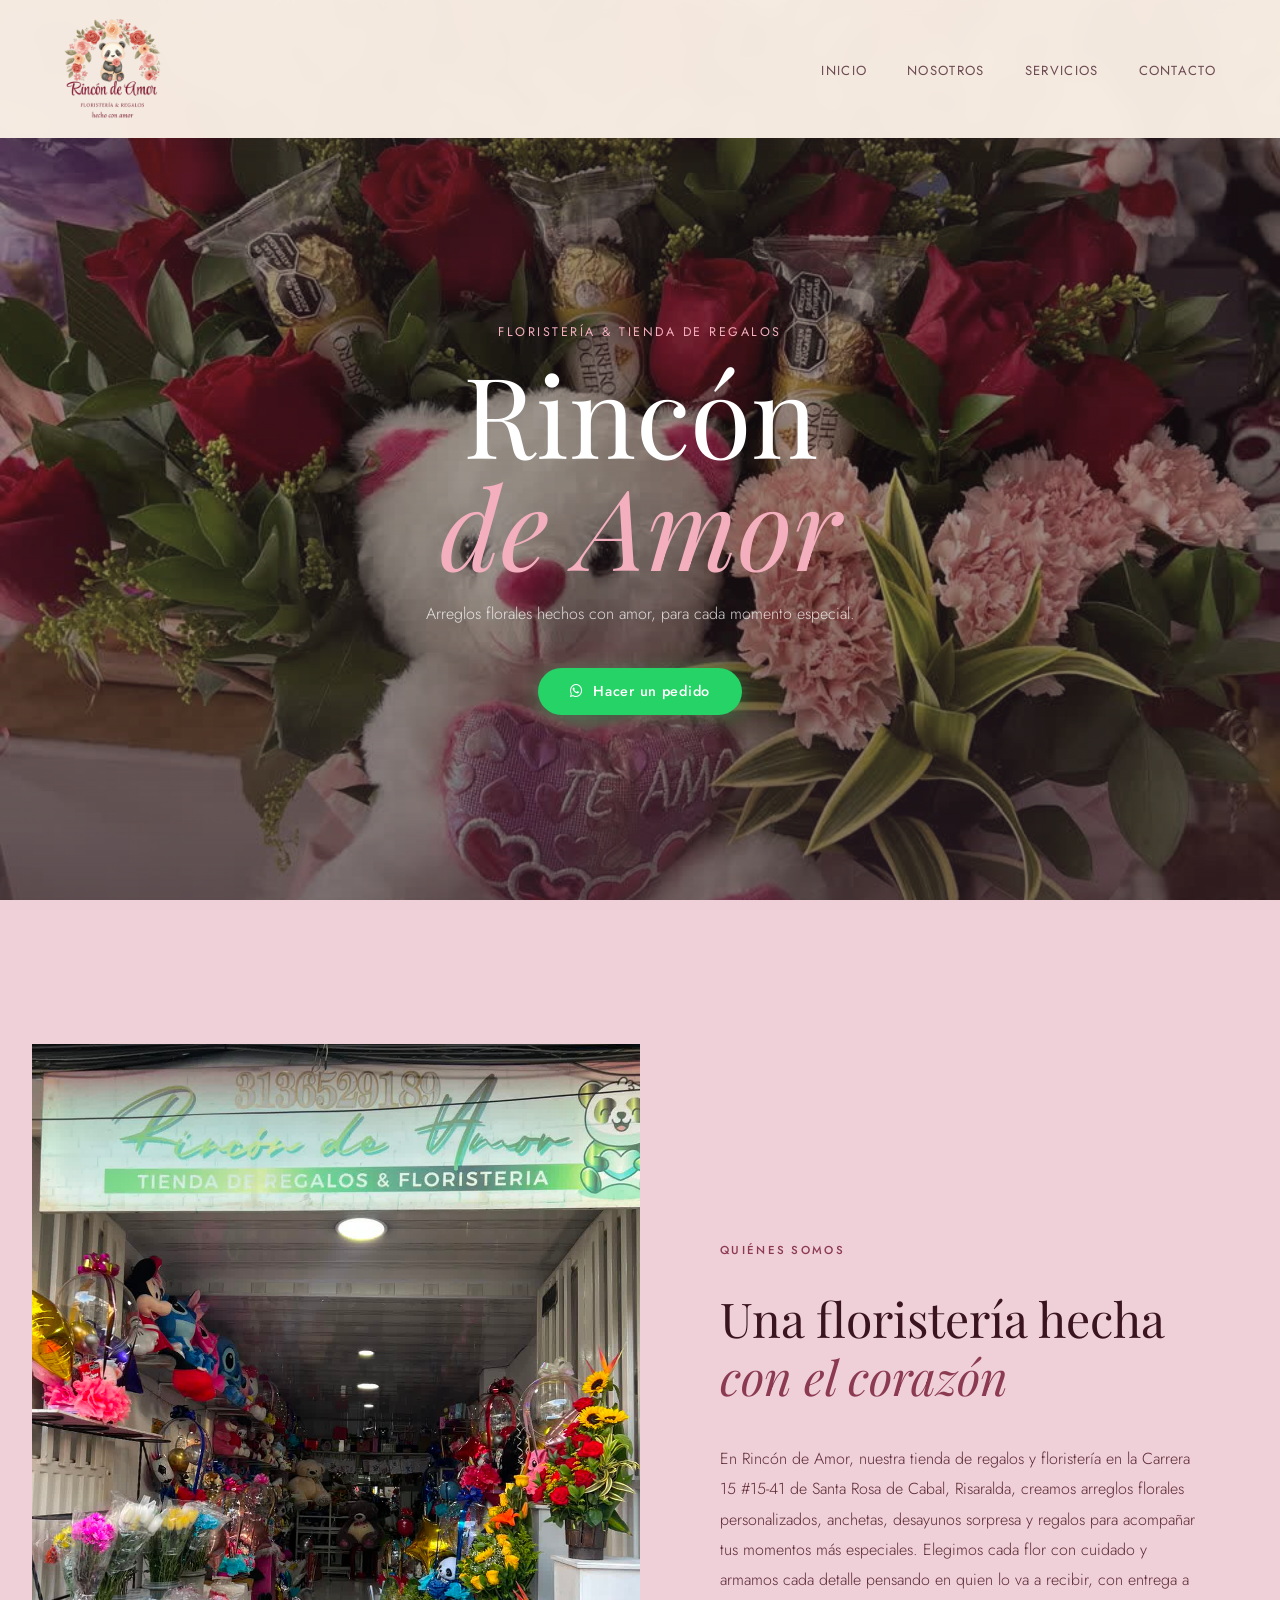
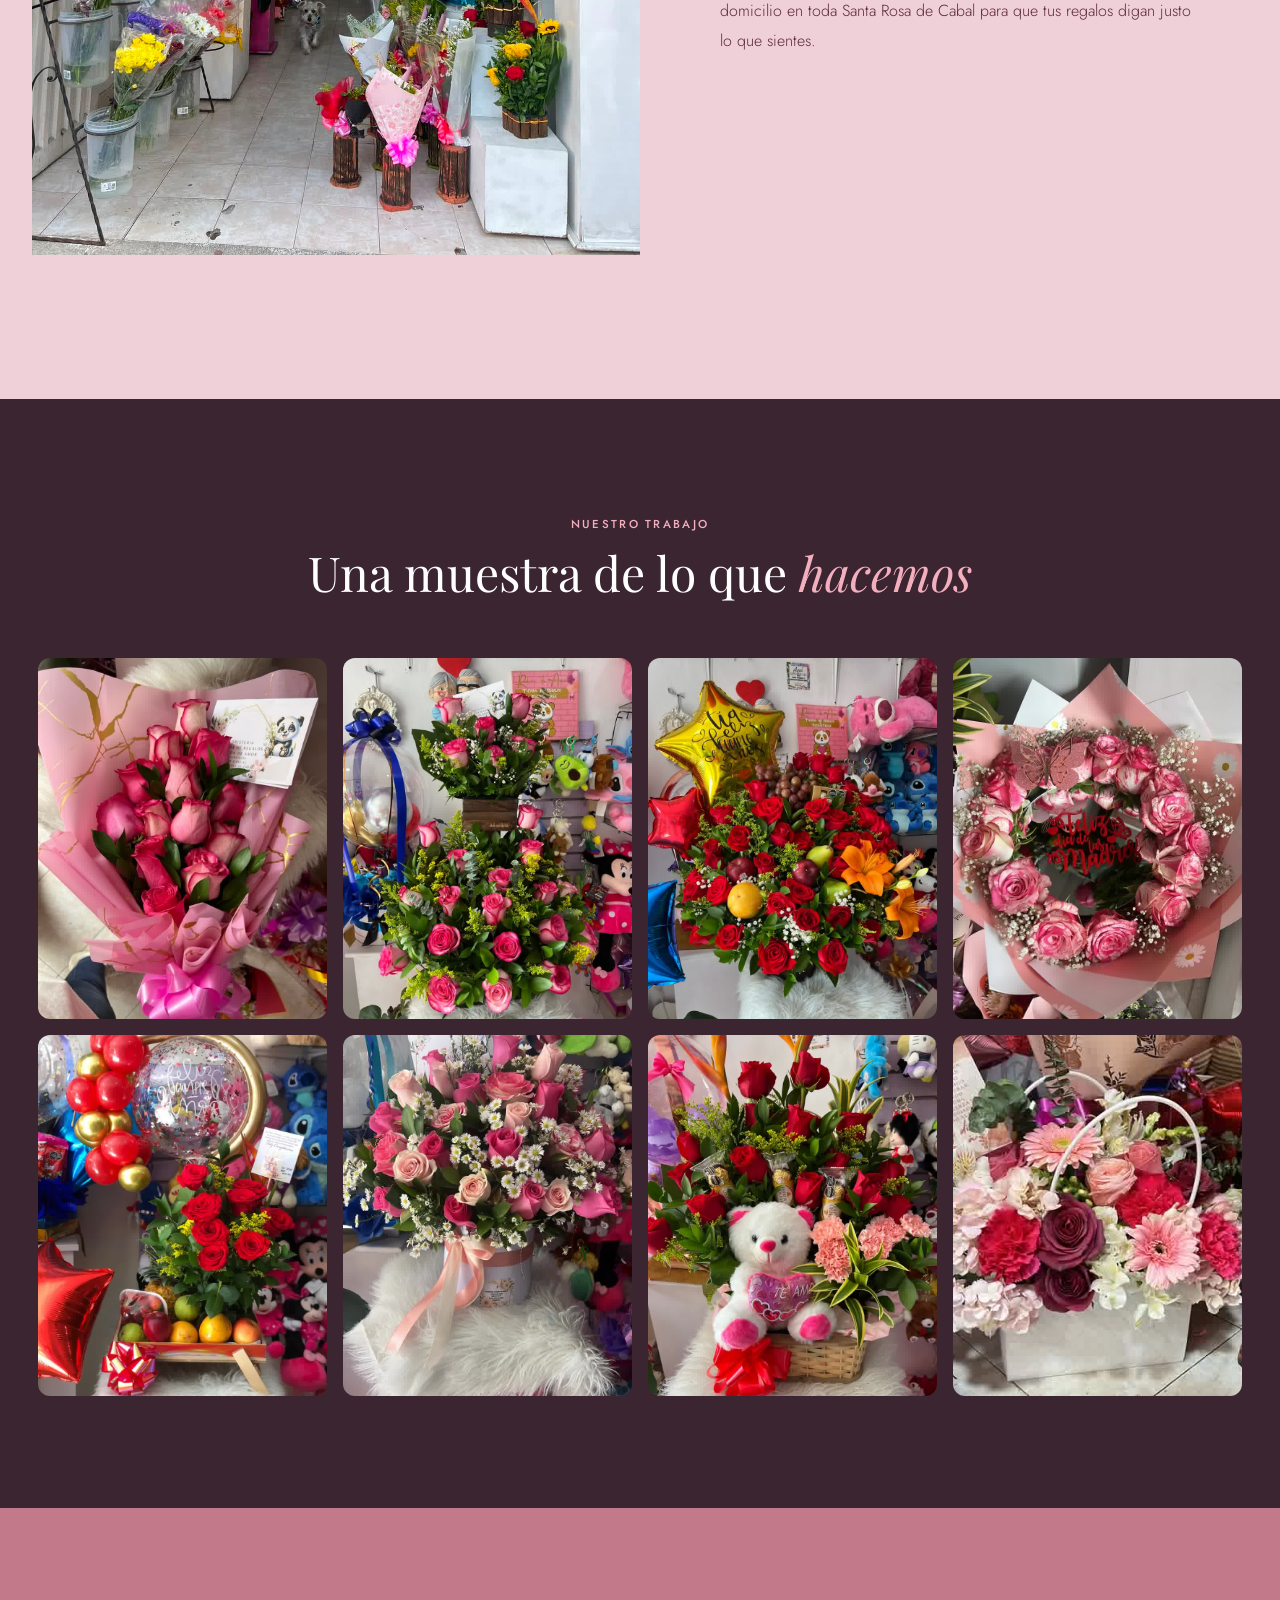
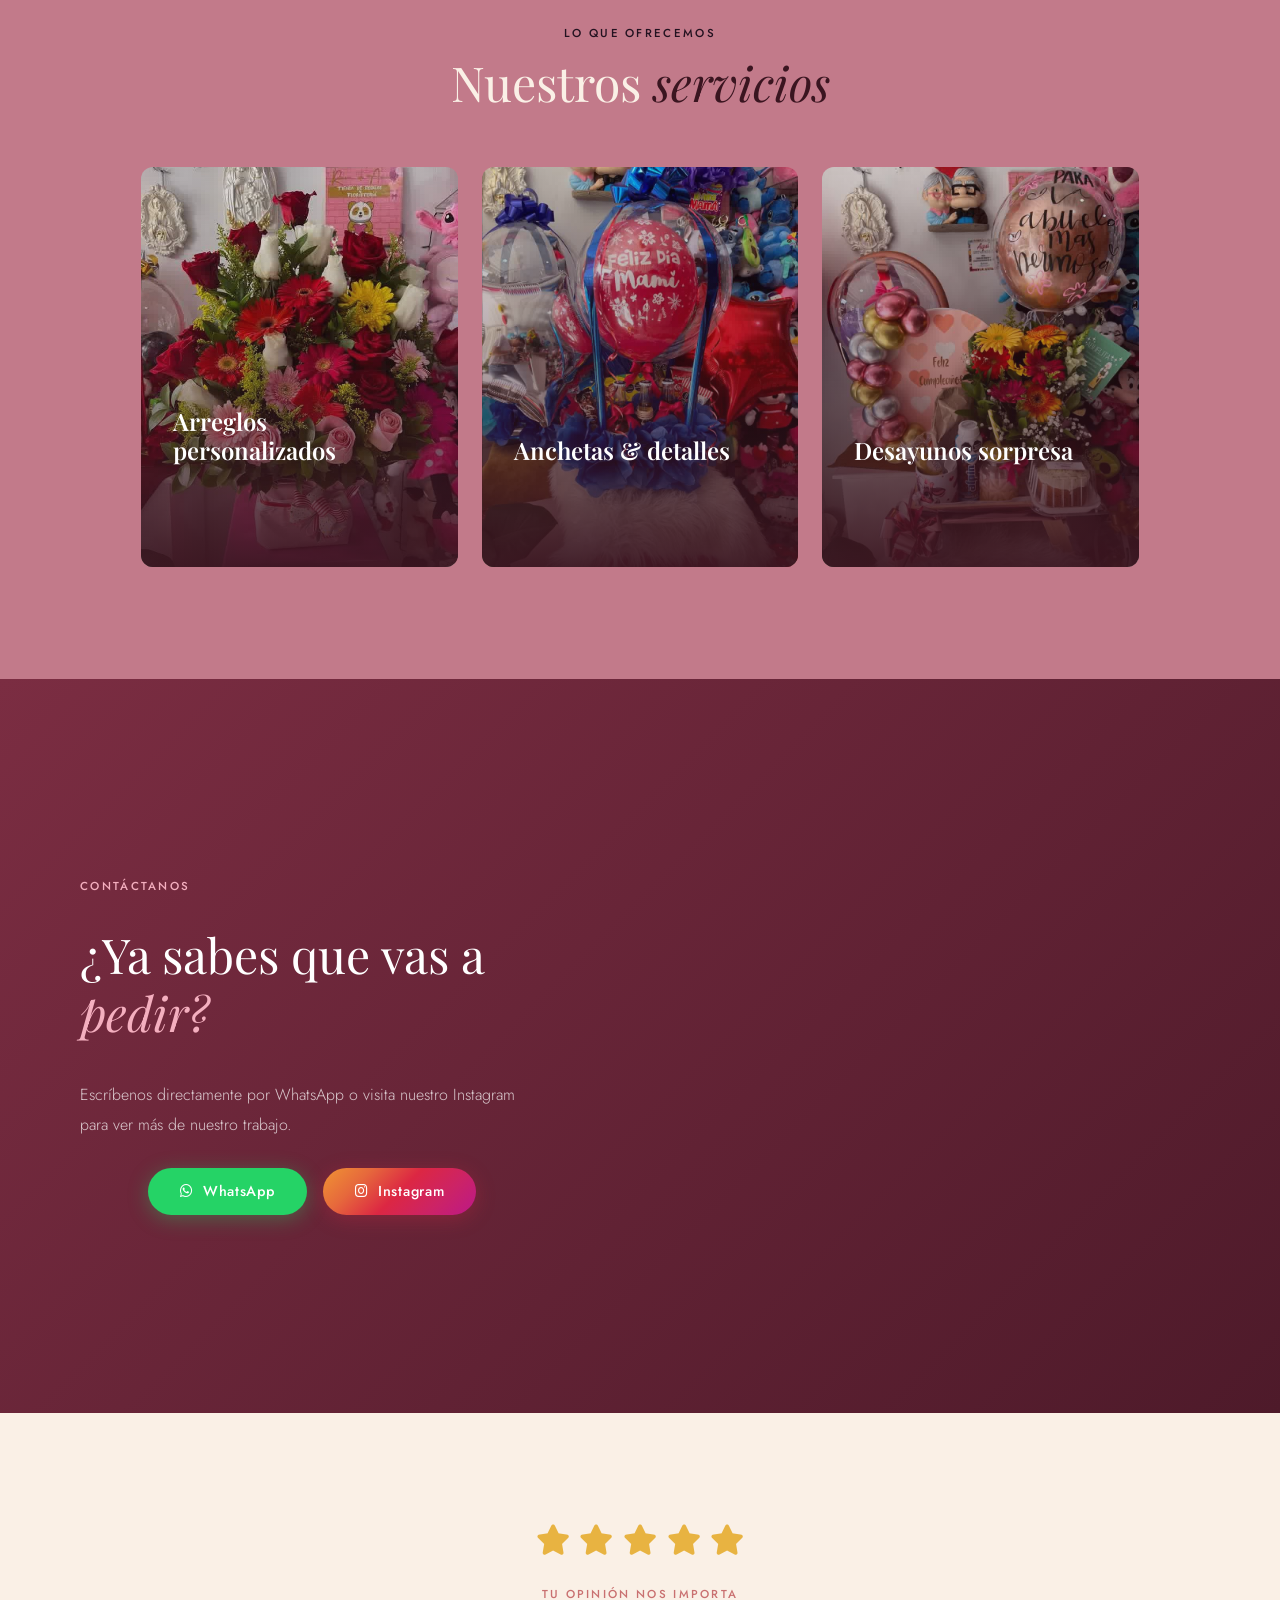
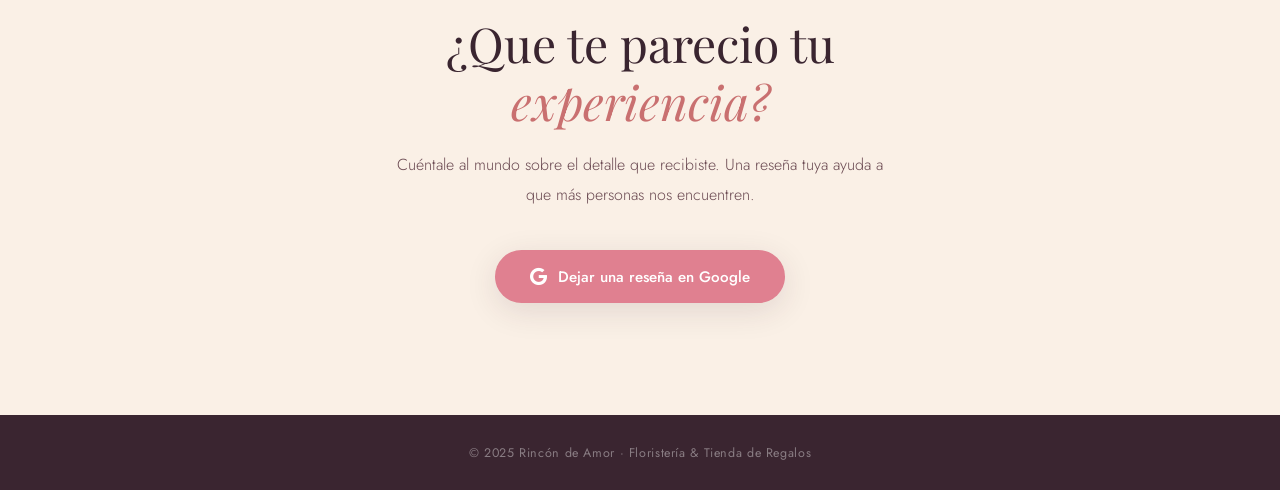
==== index.html @ de3a8acf "Se mejora el tema SEO para mayor visibilidad para busquedas en google" ====
<!DOCTYPE html>
<html lang="es">
<head>
  <meta charset="UTF-8" />
  <meta name="viewport" content="width=device-width, initial-scale=1.0" />
  <title>Floristería y Regalos en Santa Rosa de Cabal | Rincón de Amor</title>
  <meta name="description" content="Floristería y tienda de regalos en Santa Rosa de Cabal, Risaralda. Arreglos florales, anchetas, desayunos sorpresa y regalos con entrega a domicilio. Pide por WhatsApp." />
  <meta name="keywords" content="floristería Santa Rosa de Cabal, arreglos florales Risaralda, anchetas Santa Rosa de Cabal, desayunos sorpresa Risaralda, regalos con flores, floristería Rincón de Amor" />
  <meta name="robots" content="index, follow" />
  <link rel="canonical" href="https://rincondeamor.netlify.app/" />
  <link rel="icon" type="image/png" href="images/logo.png" />

  <!-- Open Graph (vista previa al compartir en WhatsApp/Facebook/Instagram) -->
  <meta property="og:type" content="website" />
  <meta property="og:site_name" content="Rincón de Amor" />
  <meta property="og:title" content="Floristería y Regalos en Santa Rosa de Cabal | Rincón de Amor" />
  <meta property="og:description" content="Arreglos florales, anchetas, desayunos sorpresa y regalos con entrega a domicilio en Santa Rosa de Cabal, Risaralda." />
  <meta property="og:image" content="images/hero/hero.jpeg" />
  <meta property="og:locale" content="es_CO" />

  <!-- Google Fonts -->
  <link rel="preconnect" href="https://fonts.googleapis.com" />
  <link rel="preconnect" href="https://fonts.gstatic.com" crossorigin />
  <link href="https://fonts.googleapis.com/css2?family=Playfair+Display:ital,wght@0,400;0,600;0,700;1,400;1,600&family=Jost:wght@300;400;500&display=swap" rel="stylesheet" />
  <!-- Font Awesome (iconos) -->
  <link rel="stylesheet" href="https://cdnjs.cloudflare.com/ajax/libs/font-awesome/6.5.0/css/all.min.css" />

  <!-- Nuestro CSS -->
  <link rel="stylesheet" href="css/styles.css" />

  <!-- Datos estructurados para SEO local (Google) -->
  <script type="application/ld+json">
  {
    "@context": "https://schema.org",
    "@type": "Florist",
    "@id": "https://rincondeamor.netlify.app/#negocio",
    "name": "Tienda de regalos y Floristería Rincón de Amor",
    "image": "https://rincondeamor.netlify.app/images/hero/hero.jpeg",
    "url": "https://rincondeamor.netlify.app/",
    "telephone": "+573136529189",
    "priceRange": "$$",
    "address": {
      "@type": "PostalAddress",
      "streetAddress": "Carrera 15 #15-41",
      "addressLocality": "Santa Rosa de Cabal",
      "addressRegion": "Risaralda",
      "addressCountry": "CO"
    },
    "areaServed": {
      "@type": "City",
      "name": "Santa Rosa de Cabal"
    },
    "makesOffer": [
      { "@type": "Offer", "itemOffered": { "@type": "Service", "name": "Arreglos florales personalizados" } },
      { "@type": "Offer", "itemOffered": { "@type": "Service", "name": "Anchetas y detalles" } },
      { "@type": "Offer", "itemOffered": { "@type": "Service", "name": "Desayunos sorpresa a domicilio" } },
      { "@type": "Offer", "itemOffered": { "@type": "Service", "name": "Regalos con globos y decoración" } }
    ],
    "sameAs": [
      "https://www.instagram.com/rincon.de.amor"
    ]
  }
  </script>
</head>

<body>

  <!-- ========== NAVBAR ========== -->
  <nav class="navbar scrolled" id="navbar">
    <div class="nav-brand">
  <img src="images/logo.png" alt="Logo Rincón de Amor" class="nav-logo" />
</div>
    <button class="nav-toggle" id="navToggle" aria-label="Abrir menú">
      <span></span><span></span><span></span>
    </button>
    <ul class="nav-links" id="navLinks">
      <li><a href="#inicio">Inicio</a></li>
      <li><a href="#nosotros">Nosotros</a></li>
      <li><a href="#servicios">Servicios</a></li>
      <li><a href="#contacto">Contacto</a></li>
    </ul>
  </nav>

<!-- ========== HERO ========== -->
<section class="hero" id="inicio">
  <img class="hero-image" src="images/hero/hero.jpeg" alt="Rincón de Amor" />
  <div class="hero-overlay"></div>
    <div class="hero-content">
      <p class="hero-eyebrow">Floristería & Tienda de Regalos</p>
      <h1 class="hero-title">Rincón<br><em>de Amor</em></h1>
      <p class="hero-subtitle">Arreglos florales hechos con amor, para cada momento especial.</p>
      <a href="https://wa.me/573136529189" target="_blank" class="btn-whatsapp">
        <i class="fab fa-whatsapp"></i> Hacer un pedido
      </a>
    </div>
  </div>
</section>

<!-- ========== NOSOTROS ========== -->
<section class="nosotros" id="nosotros">
  <div class="nosotros-inner">
    <div class="nosotros-imagen">
      <img src="images/negocio.jpeg" alt="Tienda Rincón de Amor" />
    </div>
    <div class="nosotros-texto">
      <span class="section-tag">Quiénes somos</span>
      <h2 class="section-title">Una floristería hecha <em>con el corazón</em></h2>
      <p class="section-text">
        En Rincón de Amor, nuestra tienda de regalos y floristería en la Carrera 15 #15-41 de Santa Rosa de Cabal, Risaralda,
        creamos arreglos florales personalizados, anchetas, desayunos sorpresa y regalos para acompañar tus momentos más especiales.
        Elegimos cada flor con cuidado y armamos cada detalle pensando en quien lo va a recibir,
        con entrega a domicilio en toda Santa Rosa de Cabal para que tus regalos digan justo lo que sientes.
      </p>
    </div>
  </div>
</section>

  <!-- ========== GALERÍA ========== -->
  <section class="galeria" id="galeria">
    <div class="container">
      <span class="section-tag light">Nuestro trabajo</span>
      <h2 class="section-title light">Una muestra de lo que <em>hacemos</em></h2>
    </div>
<div class="galeria-grid">
  <div class="galeria-item">
    <img src="images/galeria/foto1.jpeg" alt="Arreglo floral 1" loading="lazy" />
    <div class="galeria-item-overlay"></div>
  </div>
  <div class="galeria-item">
    <img src="images/galeria/foto2.jpeg" alt="Arreglo floral 2" loading="lazy" />
    <div class="galeria-item-overlay"></div>
  </div>
  <div class="galeria-item">
    <img src="images/galeria/foto3.jpeg" alt="Arreglo floral 3" loading="lazy" />
    <div class="galeria-item-overlay"></div>
  </div>
  <div class="galeria-item">
    <img src="images/galeria/foto4.jpeg" alt="Arreglo floral 4" loading="lazy" />
    <div class="galeria-item-overlay"></div>
  </div>
  <div class="galeria-item">
    <img src="images/galeria/foto5.jpeg" alt="Arreglo floral 5" loading="lazy" />
    <div class="galeria-item-overlay"></div>
  </div>
  <div class="galeria-item">
    <img src="images/galeria/foto6.jpeg" alt="Arreglo floral 6" loading="lazy" />
    <div class="galeria-item-overlay"></div>
  </div>
  <div class="galeria-item">
    <img src="images/galeria/foto7.jpeg" alt="Arreglo floral 7" loading="lazy" />
    <div class="galeria-item-overlay"></div>
  </div>
  <div class="galeria-item">
    <img src="images/galeria/foto8.jpeg" alt="Arreglo floral 8" loading="lazy" />
    <div class="galeria-item-overlay"></div>
  </div>
</div>
  </section>

<!-- ========== SERVICIOS ========== -->
<section class="servicios" id="servicios">
  <div class="container">
    <span class="section-tag">Lo que ofrecemos</span>
    <h2 class="section-title">Nuestros <em>servicios</em></h2>
  </div>
  <div class="servicios-grid">

    <a href="categorias/arreglos.html" class="servicio-card">
      <div class="servicio-card-bg" style="background-image: url('images/servicios/arreglos.jpeg');"></div>
      <div class="servicio-card-overlay"></div>
      <div class="servicio-card-content">
        <i class="fa-solid fa-heart"></i>
        <h3>Arreglos personalizados</h3>
        <p class="servicio-card-desc">Diseñamos el arreglo ideal según tu ocasión, presupuesto y preferencias.</p>
        <span class="card-link">Ver arreglos <i class="fa-solid fa-arrow-right"></i></span>
      </div>
    </a>

    <a href="categorias/anchetas.html" class="servicio-card">
      <div class="servicio-card-bg" style="background-image: url('images/servicios/anchetas.jpeg');"></div>
      <div class="servicio-card-overlay"></div>
      <div class="servicio-card-content">
        <i class="fa-solid fa-basket-shopping"></i>
        <h3>Anchetas & detalles</h3>
        <p class="servicio-card-desc">Anchetas únicas y detalles especiales para sorprender a quien más quieres.</p>
        <span class="card-link">Ver anchetas <i class="fa-solid fa-arrow-right"></i></span>
      </div>
    </a>

    <a href="categorias/desayunos.html" class="servicio-card">
      <div class="servicio-card-bg" style="background-image: url('images/servicios/desayunos.jpeg');"></div>
      <div class="servicio-card-overlay"></div>
      <div class="servicio-card-content">
        <i class="fa-solid fa-mug-hot"></i>
        <h3>Desayunos sorpresa</h3>
        <p class="servicio-card-desc">Desayunos especiales para comenzar el día más importante con amor.</p>
        <span class="card-link">Ver desayunos <i class="fa-solid fa-arrow-right"></i></span>
      </div>
    </a>

  </div>
</section>

  <!-- ========== CONTACTO ========== -->
<section class="contacto" id="contacto">
  <div class="contacto-inner">
    <div class="contacto-info">
      <span class="section-tag">Contáctanos</span>
      <h2 class="section-title">¿Ya sabes que vas a <em>pedir?</em></h2>
      <p class="section-text">Escríbenos directamente por WhatsApp o visita nuestro Instagram para ver más de nuestro trabajo.</p>
      <div class="contacto-btns">
        <a href="https://wa.me/573136529189" target="_blank" class="btn-whatsapp">
          <i class="fab fa-whatsapp"></i> WhatsApp
        </a>
        <a href="https://instagram.com/rincon.de.amor" target="_blank" class="btn-instagram">
          <i class="fab fa-instagram"></i> Instagram
        </a>
      </div>
    </div>
    <div class="contacto-mapa">
      <iframe 
        src="https://www.google.com/maps/embed?pb=!1m18!1m12!1m3!1d3975.4302100228124!2d-75.6224436!3d4.8673608999999995!2m3!1f0!2f0!3f0!3m2!1i1024!2i768!4f13.1!3m3!1m2!1s0x8e388131369a7f35%3A0x483a402a25ca92e0!2sTienda%20de%20regalos%20y%20Florister%C3%ADa%20Rincon%20de%20Amor!5e0!3m2!1ses!2sco!4v1781062250574!5m2!1ses!2sco" 
        width="100%" 
        height="100%" 
        style="border:0;" 
        allowfullscreen="" 
        loading="lazy" 
        referrerpolicy="no-referrer-when-downgrade">
      </iframe>
    </div>
  </div>
</section>

  <!-- ========== RESEÑAS ========== -->
  <section class="resenas animate" id="resenas">
    <div class="resenas-inner">
      <div class="resenas-estrellas" aria-hidden="true">
        <i class="fa-solid fa-star"></i>
        <i class="fa-solid fa-star"></i>
        <i class="fa-solid fa-star"></i>
        <i class="fa-solid fa-star"></i>
        <i class="fa-solid fa-star"></i>
      </div>
      <span class="section-tag">Tu opinión nos importa</span>
      <h2 class="section-title">¿Que te parecio tu <em>experiencia?</em></h2>
      <p class="section-text">Cuéntale al mundo sobre el detalle que recibiste. Una reseña tuya ayuda a que más personas nos encuentren.</p>
      <a href="https://search.google.com/local/writereview?placeid=ChIJNX-aNjGBOI4R4JLKJSpAOkg" target="_blank" rel="noopener" class="btn-resena">
        <i class="fab fa-google"></i> Dejar una reseña en Google
      </a>
    </div>
  </section>

  <!-- ========== FOOTER ========== -->
  <footer class="footer">
    <p>© 2025 Rincón de Amor · Floristería & Tienda de Regalos</p>
  </footer>

  <!-- Nuestro JS -->
  <script src="js/main.js"></script>

</body>
</html>
---- css/styles.css ----
/* ============================================
   VARIABLES & RESET
============================================ */
:root {
  --pink-light:   #F4AFBF;
  --pink-mid:     #E08090;
  --terracota:    #C97070;
  --cream:        #FAF0E6;
  --dark:         #3A2530;
  --dark-soft:    #4e3340;
  --white:        #ffffff;
  --text-dark:    #2a1a20;
  --text-mid:     #6b4a52;

  --font-serif:   'Playfair Display', Georgia, serif;
  --font-sans:    'Jost', sans-serif;

  --transition:   0.3s ease;
  --radius:       12px;
  --shadow:       0 8px 32px rgba(58, 37, 48, 0.12);
}

*, *::before, *::after {
  margin: 0;
  padding: 0;
  box-sizing: border-box;
}

html {
  scroll-behavior: smooth;
  font-size: 16px;
}

body {
  font-family: var(--font-sans);
  background-color: var(--cream);
  color: var(--text-dark);
  overflow-x: hidden;
}

img {
  max-width: 100%;
  display: block;
}

a {
  text-decoration: none;
  color: inherit;
}

/* ============================================
   NAVBAR
============================================ */
.navbar {
  position: fixed;
  top: 0;
  left: 0;
  width: 100%;
  z-index: 1000;
  display: flex;
  align-items: center;
  justify-content: space-between;
  padding: 1.2rem 5%;
  background: transparent;
  transition: background var(--transition), box-shadow var(--transition);
}

.navbar.scrolled {
  background: rgba(250, 240, 230, 0.97);
  box-shadow: 0 2px 20px rgba(58, 37, 48, 0.1);
  backdrop-filter: blur(8px);
}

.nav-brand {
  display: flex;
  flex-direction: row;
  align-items: center;
  gap: 0.7rem;
}

.nav-logo {
  height: 100px;
  width: auto;
}

.nav-brand-text {
  display: flex;
  flex-direction: column;
  line-height: 1.1;
}

.brand-main {
  font-family: var(--font-serif);
  font-size: 1.4rem;
  font-weight: 600;
  color: var(--white);
  transition: color var(--transition);
}

.navbar.scrolled .brand-main {
  color: var(--dark);
}

.brand-sub {
  font-family: var(--font-sans);
  font-size: 0.65rem;
  font-weight: 300;
  letter-spacing: 0.12em;
  text-transform: uppercase;
  color: rgba(255,255,255,0.75);
  transition: color var(--transition);
}

.navbar.scrolled .brand-sub {
  color: var(--text-mid);
}

.nav-links {
  display: flex;
  list-style: none;
  gap: 2.5rem;
}

.nav-links a {
  font-family: var(--font-sans);
  font-size: 0.82rem;
  font-weight: 400;
  letter-spacing: 0.1em;
  text-transform: uppercase;
  color: rgba(255,255,255,0.85);
  transition: color var(--transition);
}

.navbar.scrolled .nav-links a {
  color: var(--text-mid);
}

.nav-links a:hover {
  color: var(--terracota);
}

/* Hamburguesa (móvil) */
.nav-toggle {
  display: none;
  flex-direction: column;
  gap: 5px;
  background: none;
  border: none;
  cursor: pointer;
  padding: 4px;
}

.nav-toggle span {
  display: block;
  width: 24px;
  height: 2px;
  background: var(--white);
  border-radius: 2px;
  transition: var(--transition);
}

.navbar.scrolled .nav-toggle span {
  background: var(--dark);
}

/* ============================================
   HERO
============================================ */
.hero {
  position: relative;
  min-height: 100vh;
  display: flex;
  align-items: center;
  justify-content: center;
  text-align: center;
  background-color: var(--dark);
  overflow: hidden;
  padding-bottom: 10rem;
}

.hero-image {
  position: absolute;
  inset: 0;
  width: 100%;
  height: 100%;
  object-fit: cover;
  z-index: 0;
  filter: brightness(0.75) saturate(0.85) sepia(0.2);
}

.hero-overlay {
  position: absolute;
  inset: 0;
  z-index: 1;
  background: linear-gradient(
    to bottom,
    rgba(58, 37, 48, 0.45) 0%,
    rgba(58, 37, 48, 0.25) 50%,
    rgba(58, 37, 48, 0.55) 100%
  );
}


.hero-content {
  position: relative;
  z-index: 3;
  color: var(--white);
  width: 100%;
  padding-top: 10rem;
  padding-left: 1.25rem;
  padding-right: 1.25rem;
}

.hero-eyebrow {
  font-family: var(--font-sans);
  font-size: 0.78rem;
  letter-spacing: 0.2em;
  text-transform: uppercase;
  color: var(--pink-light);
  margin-bottom: 1rem;
}

.hero-title {
  font-family: var(--font-serif);
  font-size: clamp(3.5rem, 10vw, 7rem);
  font-weight: 300;
  line-height: 1;
  margin-bottom: 1.2rem;
  color: var(--white);
}

.hero-title em {
  font-style: italic;
  color: var(--pink-light);
}

.hero-subtitle {
  font-family: var(--font-sans);
  font-size: 1rem;
  font-weight: 300;
  color: rgba(255,255,255,0.8);
  margin-bottom: 2.5rem;
  line-height: 1.7;
}

/* ============================================
   BOTONES
============================================ */
.btn-whatsapp {
  display: inline-flex;
  align-items: center;
  gap: 0.6rem;
  padding: 0.85rem 2rem;
  background: #25D366;
  color: var(--white);
  border-radius: 50px;
  font-family: var(--font-sans);
  font-size: 0.9rem;
  font-weight: 500;
  letter-spacing: 0.05em;
  transition: transform var(--transition), box-shadow var(--transition);
  box-shadow: 0 4px 20px rgba(37, 211, 102, 0.35);
}

.btn-whatsapp:hover {
  transform: translateY(-2px);
  box-shadow: 0 8px 28px rgba(37, 211, 102, 0.45);
}

.btn-instagram {
  display: inline-flex;
  align-items: center;
  gap: 0.6rem;
  padding: 0.85rem 2rem;
  background: linear-gradient(135deg, #f09433, #e6683c, #dc2743, #cc2366, #bc1888);
  color: var(--white);
  border-radius: 50px;
  font-family: var(--font-sans);
  font-size: 0.9rem;
  font-weight: 500;
  letter-spacing: 0.05em;
  transition: transform var(--transition), box-shadow var(--transition);
  box-shadow: 0 4px 20px rgba(220, 39, 67, 0.3);
}

.btn-instagram:hover {
  transform: translateY(-2px);
  box-shadow: 0 8px 28px rgba(220, 39, 67, 0.4);
}

/* ============================================
   SECCIONES — BASE
============================================ */
.container {
  max-width: 900px;
  margin: 0 auto;
  padding: 0 5%;
  text-align: center;
}

.section-tag {
  display: inline-block;
  font-family: var(--font-sans);
  font-size: 0.72rem;
  font-weight: 500;
  letter-spacing: 0.2em;
  text-transform: uppercase;
  color: var(--terracota);
  margin-bottom: 0.8rem;
}

.section-tag.light {
  color: var(--pink-light);
}

.section-title {
  font-family: var(--font-serif);
  font-size: clamp(2rem, 5vw, 3rem);
  font-weight: 300;
  line-height: 1.2;
  color: var(--dark);
  margin-bottom: 1.2rem;
}

.section-title.light {
  color: var(--white);
}

.section-title em {
  font-style: italic;
  color: var(--terracota);
}

.section-title.light em {
  color: var(--pink-light);
}

.section-text {
  font-family: var(--font-sans);
  font-size: 1rem;
  font-weight: 300;
  line-height: 1.9;
  color: var(--text-mid);
  max-width: 600px;
  margin: 0 auto;
}

/* ============================================
   NOSOTROS
============================================ */
.nosotros {
  padding: 7rem 0;
  background: #F0D0D8;
}

.nosotros .section-tag {
  color: #8B3A52;
}

.nosotros .section-title {
  color: #3A1520;
}

.nosotros .section-title em {
  color: #8B3A52;
}

.nosotros .section-text {
  color: #5C2A36;
}

/* ============================================
   GALERÍA
============================================ */
.galeria {
  padding: 7rem 0;
  background: var(--dark);
}

.galeria-grid {
  margin-top: 3.5rem;
  display: grid;
  grid-template-columns: repeat(auto-fill, minmax(280px, 1fr));
  gap: 1rem;
  padding: 0 3%;
}

.galeria-placeholder {
  grid-column: 1 / -1;
  text-align: center;
  color: rgba(255,255,255,0.3);
  font-size: 1.2rem;
  padding: 4rem 0;
}

.galeria-item {
  position: relative;
  overflow: hidden;
  border-radius: var(--radius);
  aspect-ratio: 4/5;
  cursor: pointer;
}

.galeria-item img {
  width: 100%;
  height: 100%;
  object-fit: cover;
  transition: transform 0.5s ease;
}

.galeria-item:hover img {
  transform: scale(1.05);
}

.galeria-item-overlay {
  position: absolute;
  inset: 0;
  background: linear-gradient(to top, rgba(58,37,48,0.6) 0%, transparent 60%);
  opacity: 0;
  transition: opacity var(--transition);
}

.galeria-item:hover .galeria-item-overlay {
  opacity: 1;
}

/* ============================================
   SERVICIOS
============================================ */
.servicios {
  padding: 7rem 0;
  background: #C27A8A;
}

.servicios .section-tag {
  color: #231220;
}

.servicios .section-title {
  color: #FAF0E6;
}

.servicios .section-title em {
  color: #3A1520;
}

.servicios-grid {
  display: grid;
  grid-template-columns: repeat(3, 1fr);
  gap: 1.5rem;
  margin-top: 3.5rem;
  padding: 0 4%;
  max-width: 1100px;
  margin-left: auto;
  margin-right: auto;
}

.servicio-card {
  position: relative;
  height: 400px;
  border-radius: var(--radius);
  overflow: hidden;
  cursor: pointer;
  display: block;
  color: inherit;
  text-decoration: none;
}

.servicio-card-bg {
  position: absolute;
  inset: 0;
  background-color: #3A1520;
  background-size: cover;
  background-position: center;
  transition: transform 0.6s ease;
}

.servicio-card:hover .servicio-card-bg {
  transform: scale(1.05);
}

.servicio-card-overlay {
  position: absolute;
  inset: 0;
  background: linear-gradient(
    to top,
    rgba(58, 21, 32, 0.95) 0%,
    rgba(58, 21, 32, 0.4) 50%,
    rgba(58, 21, 32, 0.1) 100%
  );
  transition: background 0.4s ease;
}

.servicio-card:hover .servicio-card-overlay {
  background: rgba(58, 21, 32, 0.78);
}

.servicio-card-content {
  position: absolute;
  inset: 0;
  display: flex;
  flex-direction: column;
  justify-content: flex-end;
  padding: 2rem;
  color: var(--white);
}

.servicio-card-content i {
  font-size: 2rem;
  color: var(--pink-light);
  margin-bottom: 0.8rem;
  opacity: 0;
  transform: translateY(8px);
  transition: opacity 0.4s ease, transform 0.4s ease;
}

.servicio-card:hover .servicio-card-content i {
  opacity: 1;
  transform: translateY(0);
}

.servicio-card-content h3 {
  font-family: var(--font-serif);
  font-size: 1.5rem;
  font-weight: 600;
  color: var(--white);
  margin-bottom: 0.5rem;
  line-height: 1.2;
}

.servicio-card-desc {
  font-family: var(--font-sans);
  font-size: 0.88rem;
  font-weight: 300;
  color: rgba(255, 255, 255, 0.8);
  line-height: 1.6;
  max-height: 0;
  overflow: hidden;
  opacity: 0;
  margin-bottom: 0;
  transition: max-height 0.4s ease, opacity 0.4s ease, margin-bottom 0.4s ease;
}

.servicio-card:hover .servicio-card-desc {
  max-height: 80px;
  opacity: 1;
  margin-bottom: 1.2rem;
}

.card-link {
  display: inline-flex;
  align-items: center;
  gap: 0.4rem;
  font-family: var(--font-sans);
  font-size: 0.78rem;
  font-weight: 500;
  letter-spacing: 0.08em;
  text-transform: uppercase;
  color: var(--pink-light);
  border: 1px solid rgba(244, 175, 191, 0.6);
  padding: 0.5rem 1.2rem;
  border-radius: 50px;
  width: fit-content;
  opacity: 0;
  transform: translateY(8px);
  transition: opacity 0.4s ease, transform 0.4s ease, background 0.3s ease, gap 0.3s ease;
}

.servicio-card:hover .card-link {
  opacity: 1;
  transform: translateY(0);
}

.servicio-card:hover .card-link:hover {
  background: rgba(244, 175, 191, 0.15);
  gap: 0.7rem;
}

@media (max-width: 768px) {
  .servicios-grid {
    grid-template-columns: 1fr;
    padding: 0 5%;
  }

  .servicio-card {
    height: 320px;
  }

  /* En móvil no hay hover: mostramos siempre el estado que en desktop
     aparece al pasar el cursor, para indicar que las tarjetas son tocables */
  .servicio-card-overlay {
    background: rgba(58, 21, 32, 0.78);
  }

  .servicio-card-content i {
    opacity: 1;
    transform: translateY(0);
  }

  .servicio-card-desc {
    max-height: 80px;
    opacity: 1;
    margin-bottom: 1.2rem;
  }

  .card-link {
    opacity: 1;
    transform: translateY(0);
  }
}

/* ============================================
   CONTACTO
============================================ */
.contacto {
  padding: 7rem 0;
  background: linear-gradient(135deg, #7B2D42 0%, #4E1A2A 100%);
}

.contacto .section-tag {
  color: var(--pink-light);
}

.contacto .section-title {
  color: var(--white);
}

.contacto .section-title em {
  color: var(--pink-light);
  font-style: italic;
}

.contacto .section-text {
  color: rgba(255, 255, 255, 0.75);
}

.contacto-btns {
  display: flex;
  gap: 1rem;
  justify-content: center;
  flex-wrap: wrap;
  margin-top: 2.5rem;
}

/* ============================================
   RESEÑAS
============================================ */
.resenas {
  padding: 7rem 0;
  background: var(--cream);
  text-align: center;
}

.resenas-inner {
  max-width: 640px;
  margin: 0 auto;
  padding: 0 5%;
}

.resenas-estrellas {
  display: flex;
  justify-content: center;
  gap: 0.6rem;
  margin-bottom: 1.6rem;
  font-size: 1.9rem;
  color: #E8B341;
}

.resenas-estrellas i {
  opacity: 0;
  transform: translateY(12px) scale(0.6);
}

/* Animación de entrada de las estrellas una por una */
.resenas.animate .resenas-estrellas i {
  animation: estrella-in 0.5s ease forwards;
}

.resenas.animate .resenas-estrellas i:nth-child(1) { animation-delay: 0.1s; }
.resenas.animate .resenas-estrellas i:nth-child(2) { animation-delay: 0.25s; }
.resenas.animate .resenas-estrellas i:nth-child(3) { animation-delay: 0.4s; }
.resenas.animate .resenas-estrellas i:nth-child(4) { animation-delay: 0.55s; }
.resenas.animate .resenas-estrellas i:nth-child(5) { animation-delay: 0.7s; }

@keyframes estrella-in {
  to {
    opacity: 1;
    transform: translateY(0) scale(1);
  }
}

.btn-resena {
  display: inline-flex;
  align-items: center;
  gap: 0.7rem;
  margin-top: 2.5rem;
  padding: 0.95rem 2.2rem;
  font-family: var(--font-sans);
  font-size: 0.95rem;
  font-weight: 500;
  color: var(--white);
  background: var(--pink-mid);
  border-radius: 50px;
  box-shadow: var(--shadow);
  transition: background var(--transition), transform var(--transition);
}

.btn-resena:hover {
  background: var(--terracota);
  transform: translateY(-3px);
}

.btn-resena i {
  font-size: 1.1rem;
}

/* ============================================
   FOOTER
============================================ */
.footer {
  background: var(--dark);
  color: rgba(255,255,255,0.4);
  text-align: center;
  padding: 1.8rem 5%;
  font-family: var(--font-sans);
  font-size: 0.78rem;
  letter-spacing: 0.05em;
}

/* ============================================
   RESPONSIVE — MÓVIL
============================================ */
@media (max-width: 768px) {
  .nav-toggle {
    display: flex;
  }

  .nav-links {
    position: fixed;
    top: 0;
    right: -100%;
    height: 100vh;
    width: 70%;
    max-width: 300px;
    background: var(--cream);
    flex-direction: column;
    justify-content: center;
    align-items: center;
    gap: 2.5rem;
    transition: right 0.4s ease;
    box-shadow: -4px 0 30px rgba(58,37,48,0.15);
  }

  .nav-links.open {
    right: 0;
  }

  .nav-links a {
    color: var(--text-mid);
    font-size: 1rem;
  }

  .servicios-grid {
    grid-template-columns: 1fr 1fr;
  }

  .galeria-grid {
    grid-template-columns: 1fr 1fr;
  }
}

@media (max-width: 480px) {
  .servicios-grid {
    grid-template-columns: 1fr;
  }

  .galeria-grid {
    grid-template-columns: 1fr;
  }
}
/* ============================================
   CONTACTO — LAYOUT DOS COLUMNAS
============================================ */
.contacto-inner {
  display: grid;
  grid-template-columns: 1fr 1fr;
  min-height: 480px;
  padding-right: 2rem;
}

.contacto-info {
  padding: 5rem;
  display: flex;
  flex-direction: column;
  justify-content: center;
  gap: 1.2rem;
}

.contacto-info .section-title {
  text-align: left;
  color: var(--white);
}

.contacto-info .section-title em {
  color: var(--pink-light);
}

.contacto-info .section-tag {
  text-align: left;
  color: var(--pink-light);
}

.contacto-info .section-text {
  text-align: left;
  color: rgba(255, 255, 255, 0.75);
  margin: 0;
}

.contacto-btns {
  display: flex;
  gap: 1rem;
  flex-wrap: wrap;
  margin-top: 0.5rem;
}

.contacto-mapa {
  position: relative;
  min-height: 480px;
  padding: 2rem;
}

.contacto-mapa iframe {
  position: relative;
  width: 100%;
  height: 100%;
  min-height: 440px;
  border-radius: 12px;
  filter: saturate(0.9) contrast(1.05);
}

@media (max-width: 768px) {
  .contacto-inner {
    grid-template-columns: 1fr;
  }

  .contacto-info {
    padding: 4rem 2rem;
  }

  .contacto-mapa {
    min-height: 320px;
  }

  .resenas {
    padding: 5rem 0;
  }

  .resenas-estrellas {
    font-size: 1.55rem;
    gap: 0.45rem;
  }
}

/* ============================================
   NOSOTROS — LAYOUT DOS COLUMNAS
============================================ */
.nosotros-inner {
  display: grid;
  grid-template-columns: 1fr 1fr;
  min-height: 480px;
}

.nosotros-imagen {
  overflow: hidden;
  padding: 2rem 0 2rem 2rem;
}

.nosotros-imagen img {
  width: 100%;
  height: 100%;
  object-fit: cover;
  display: block;
  transition: transform 0.6s ease;
}

.nosotros-imagen:hover img {
  transform: scale(1.03);
}

.nosotros-texto {
  padding: 5rem;
  display: flex;
  flex-direction: column;
  justify-content: center;
  gap: 1.2rem;
}

.nosotros-texto .section-title {
  text-align: left;
}

.nosotros-texto .section-tag {
  text-align: left;
}

.nosotros-texto .section-text {
  text-align: left;
  margin: 0;
}

@media (max-width: 768px) {
  .nosotros-inner {
    grid-template-columns: 1fr;
  }

  .nosotros-imagen {
    min-height: 300px;
    padding: 0;
  }

  .nosotros-texto {
    padding: 3rem 2rem;
  }
}
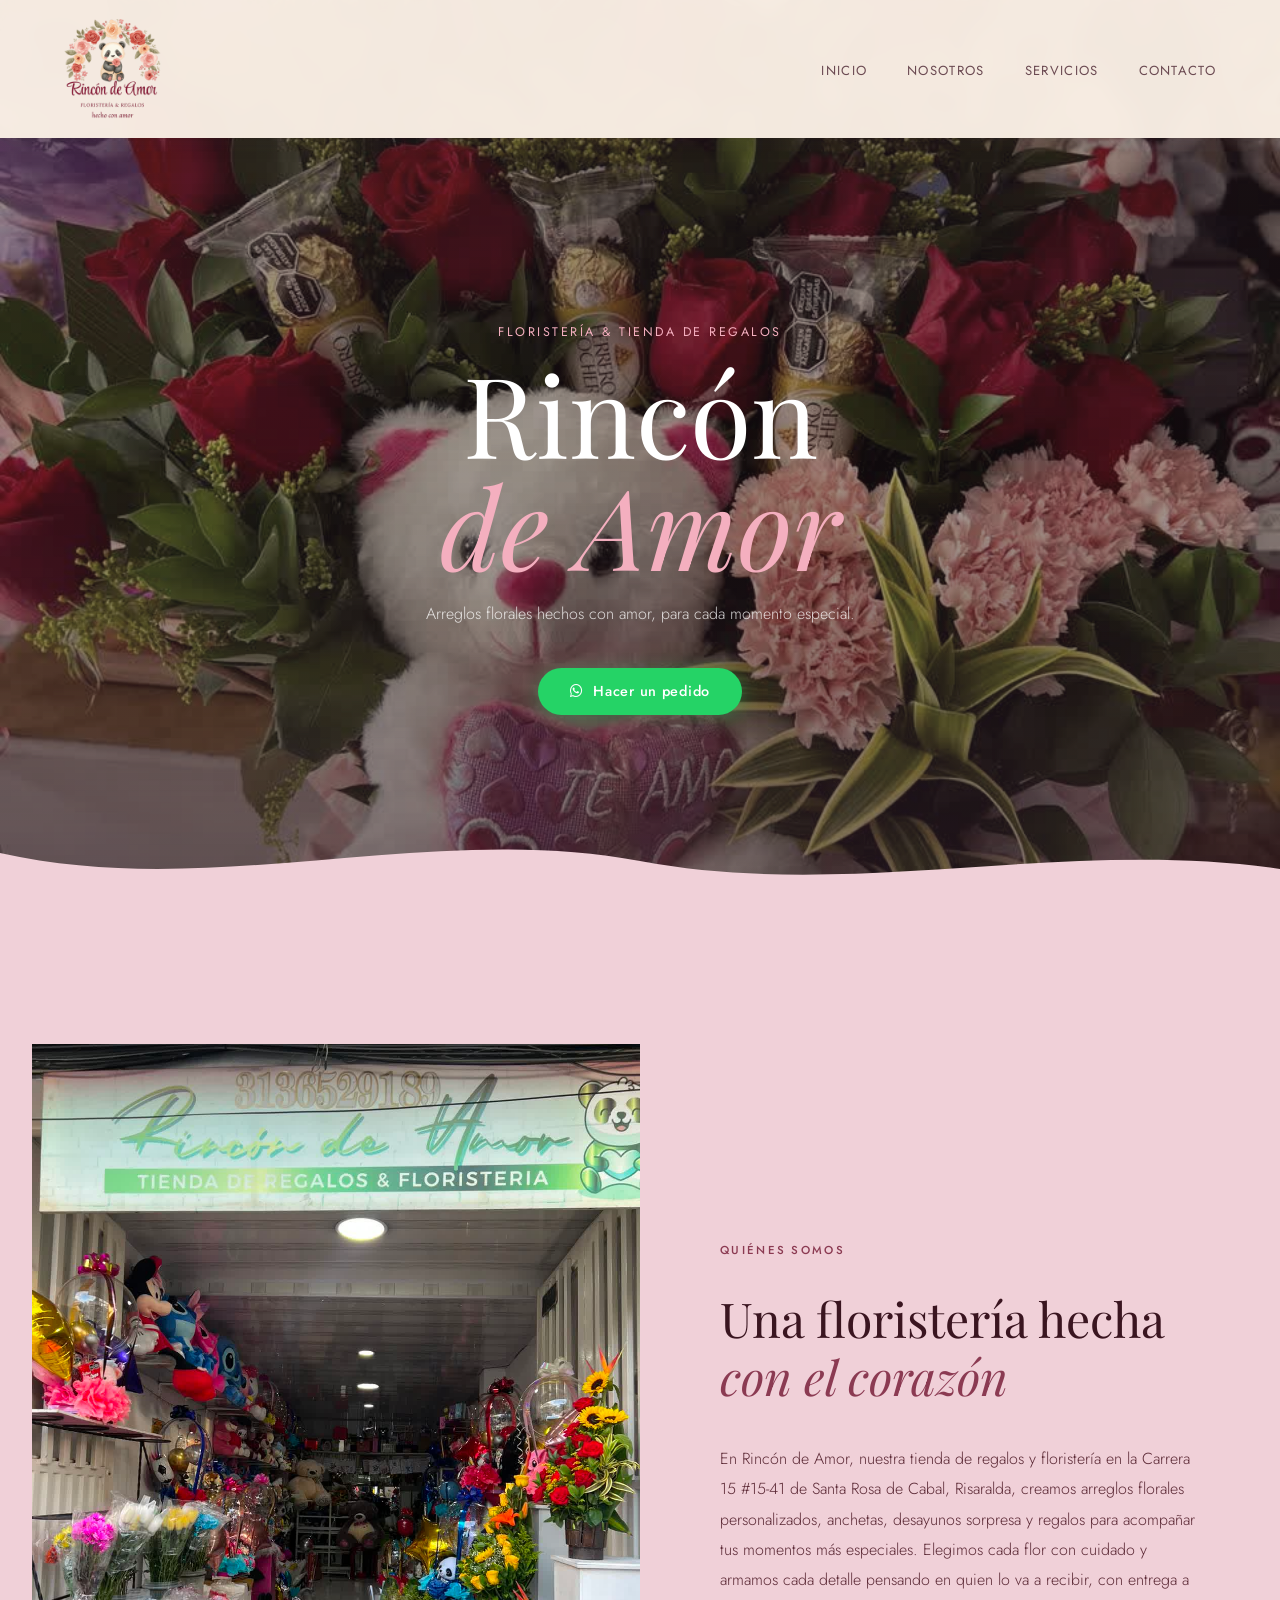
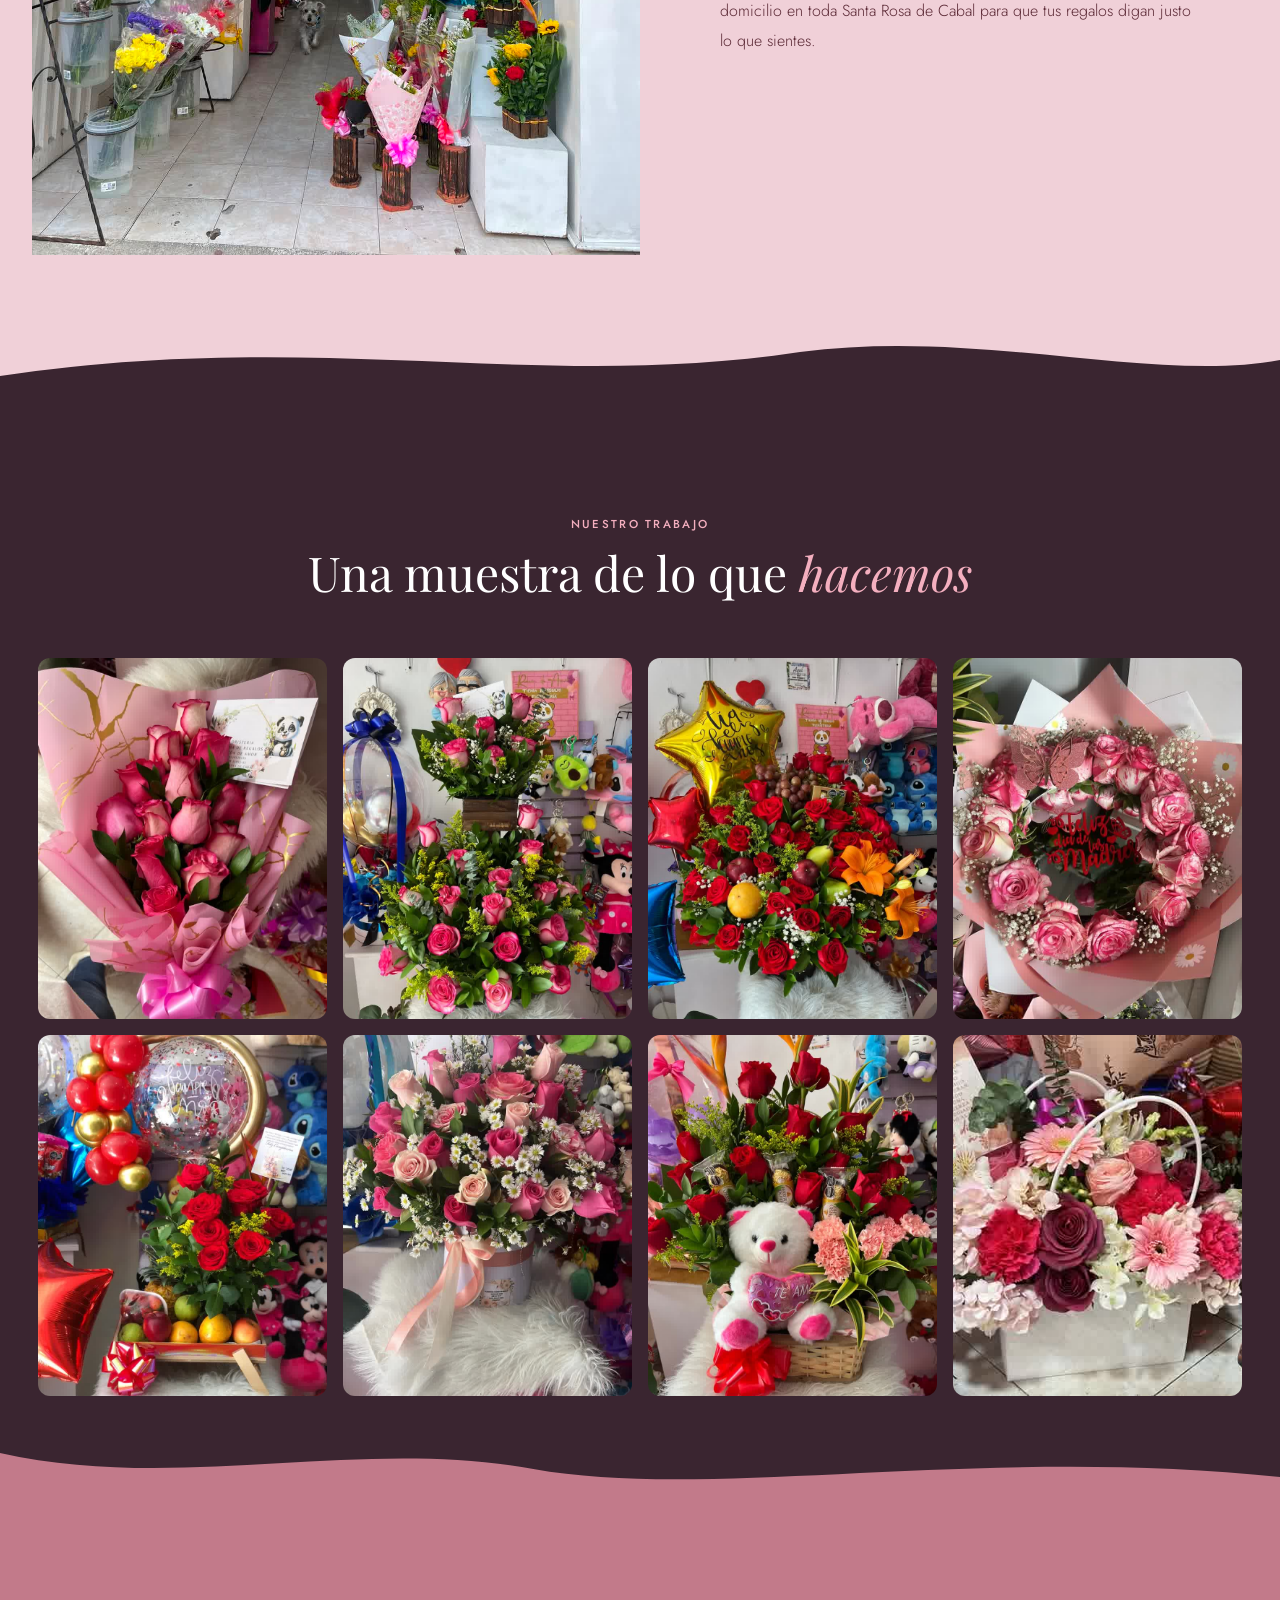
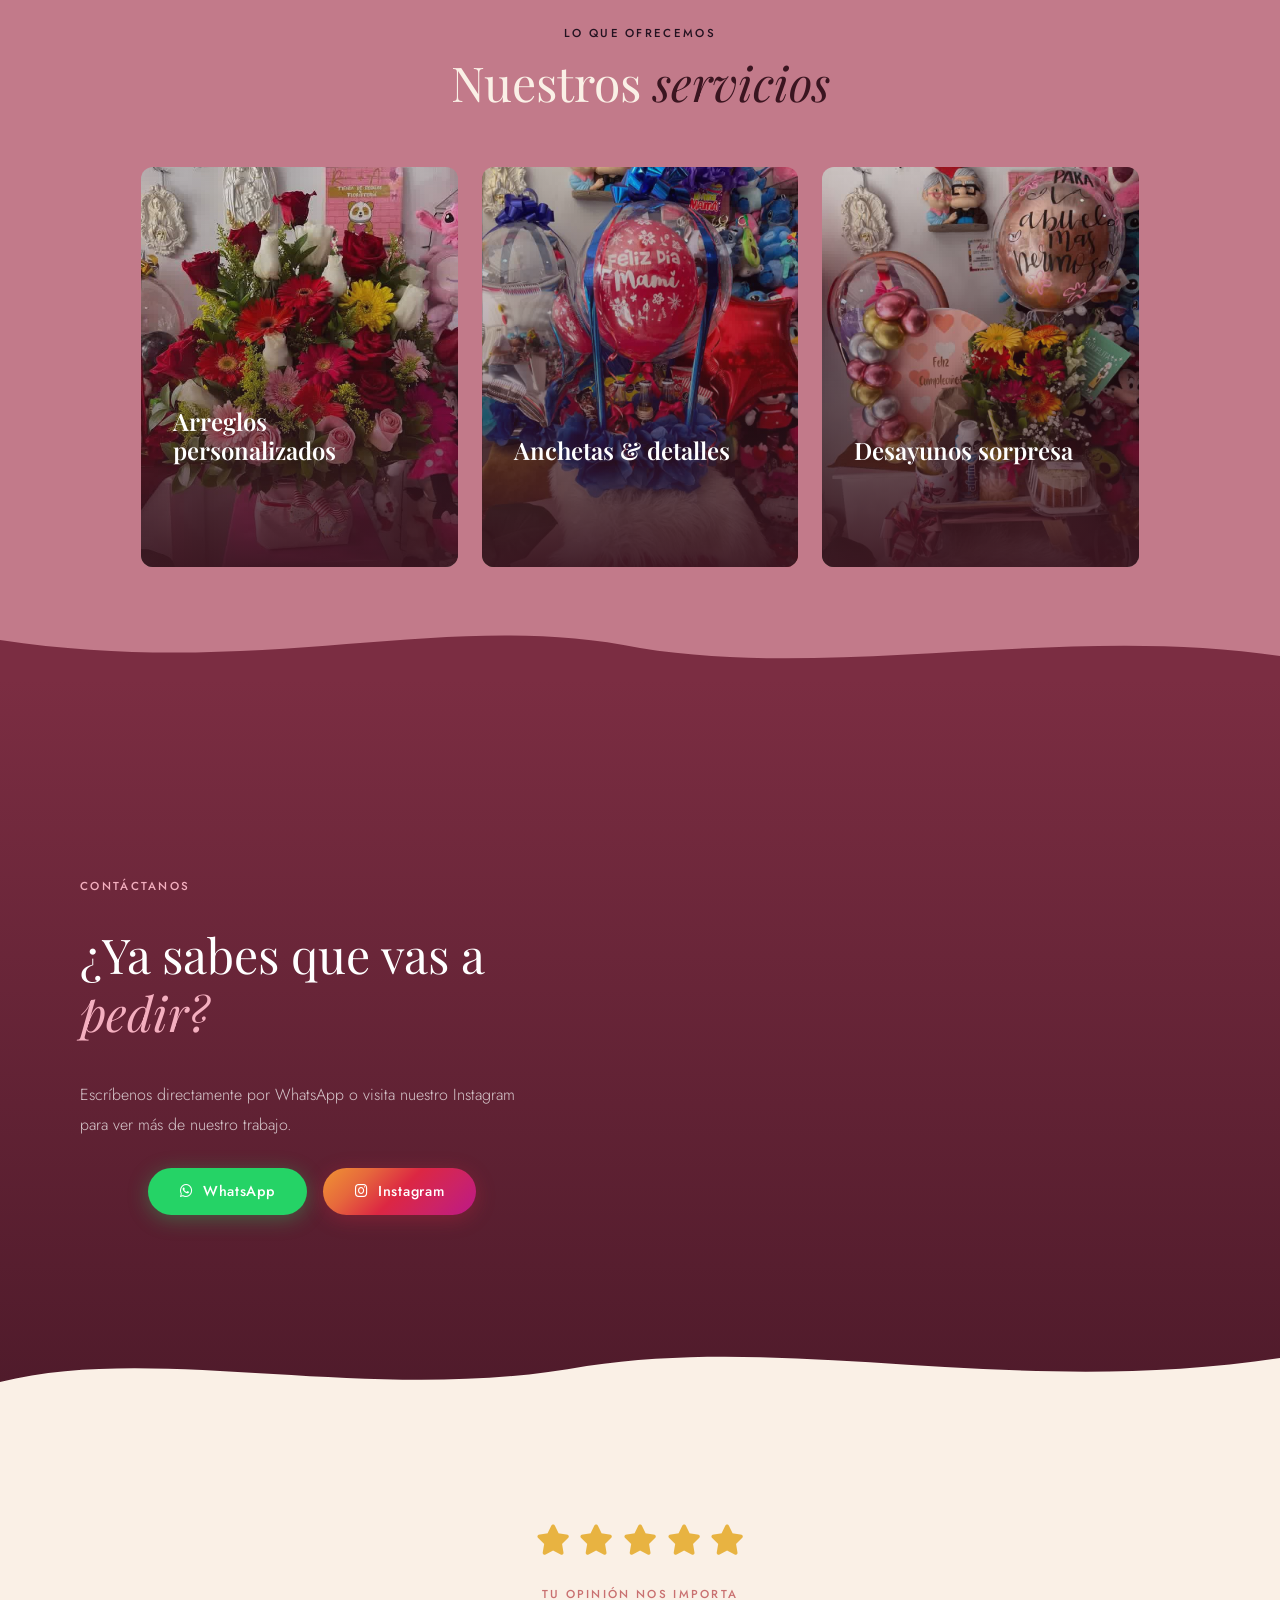
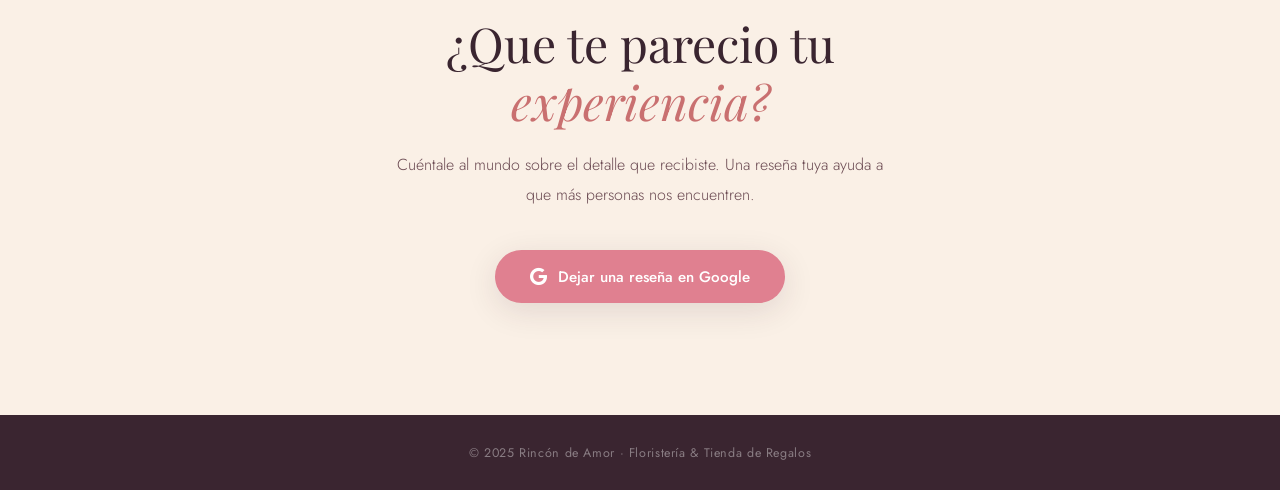
==== commit 2815d7dd: "Se agregaron para efecto visual waves como transiciones entre separadores" ====
--- a/index.html
+++ b/index.html
@@ -94,6 +94,11 @@
       </a>
     </div>
   </div>
+  <div class="wave-divider wave-to-nosotros" aria-hidden="true">
+    <svg viewBox="0 0 1440 100" preserveAspectRatio="none" xmlns="http://www.w3.org/2000/svg">
+      <path d="M0,40 C240,100 480,0 720,50 C960,100 1200,20 1440,60 L1440,100 L0,100 Z"/>
+    </svg>
+  </div>
 </section>
 
 <!-- ========== NOSOTROS ========== -->
@@ -113,6 +118,11 @@
       </p>
     </div>
   </div>
+  <div class="wave-divider wave-to-galeria" aria-hidden="true">
+    <svg viewBox="0 0 1440 100" preserveAspectRatio="none" xmlns="http://www.w3.org/2000/svg">
+      <path d="M0,70 C360,10 600,90 900,40 C1100,10 1300,80 1440,50 L1440,100 L0,100 Z"/>
+    </svg>
+  </div>
 </section>
 
   <!-- ========== GALERÍA ========== -->
@@ -155,6 +165,11 @@
     <div class="galeria-item-overlay"></div>
   </div>
 </div>
+  <div class="wave-divider wave-to-servicios" aria-hidden="true">
+    <svg viewBox="0 0 1440 100" preserveAspectRatio="none" xmlns="http://www.w3.org/2000/svg">
+      <path d="M0,30 C200,80 400,10 600,50 C800,90 1100,20 1440,60 L1440,100 L0,100 Z"/>
+    </svg>
+  </div>
   </section>
 
 <!-- ========== SERVICIOS ========== -->
@@ -198,6 +213,11 @@
       </div>
     </a>
 
+  </div>
+  <div class="wave-divider wave-to-contacto" aria-hidden="true">
+    <svg viewBox="0 0 1440 100" preserveAspectRatio="none" xmlns="http://www.w3.org/2000/svg">
+      <path d="M0,50 C300,100 500,10 720,60 C940,100 1200,30 1440,70 L1440,100 L0,100 Z"/>
+    </svg>
   </div>
 </section>
 
@@ -229,6 +249,11 @@
       </iframe>
     </div>
   </div>
+  <div class="wave-divider wave-to-resenas" aria-hidden="true">
+    <svg viewBox="0 0 1440 100" preserveAspectRatio="none" xmlns="http://www.w3.org/2000/svg">
+      <path d="M0,60 C180,10 420,90 660,40 C900,0 1140,80 1440,30 L1440,100 L0,100 Z"/>
+    </svg>
+  </div>
 </section>
 
   <!-- ========== RESEÑAS ========== -->
--- a/css/styles.css
+++ b/css/styles.css
@@ -49,7 +49,47 @@
 }
 
 /* ============================================
-   NAVBAR
+    WAVE DIVIDERS
+============================================ */
+.wave-divider {
+  position: absolute;
+  bottom: -1px;
+  left: 0;
+  width: 100%;
+  line-height: 0;
+  z-index: 2;
+  pointer-events: none;
+}
+
+.wave-divider svg {
+  width: 100%;
+  height: 80px;
+  display: block;
+}
+
+.hero,
+.nosotros,
+.galeria,
+.servicios,
+.contacto {
+  position: relative;
+  overflow: hidden;
+}
+
+.wave-to-nosotros svg path { fill: #F0D0D8; }
+.wave-to-galeria svg path  { fill: var(--dark); }
+.wave-to-servicios svg path { fill: #C27A8A; }
+.wave-to-contacto svg path  { fill: #7B2D42; }
+.wave-to-resenas svg path   { fill: var(--cream); }
+
+@media (max-width: 768px) {
+  .wave-divider svg {
+    height: 50px;
+  }
+}
+
+/* ============================================
+    NAVBAR
 ============================================ */
 .navbar {
   position: fixed;
@@ -614,7 +654,7 @@
 ============================================ */
 .contacto {
   padding: 7rem 0;
-  background: linear-gradient(135deg, #7B2D42 0%, #4E1A2A 100%);
+  background: linear-gradient(to bottom, #7B2D42 0%, #4E1A2A 100%);
 }
 
 .contacto .section-tag {
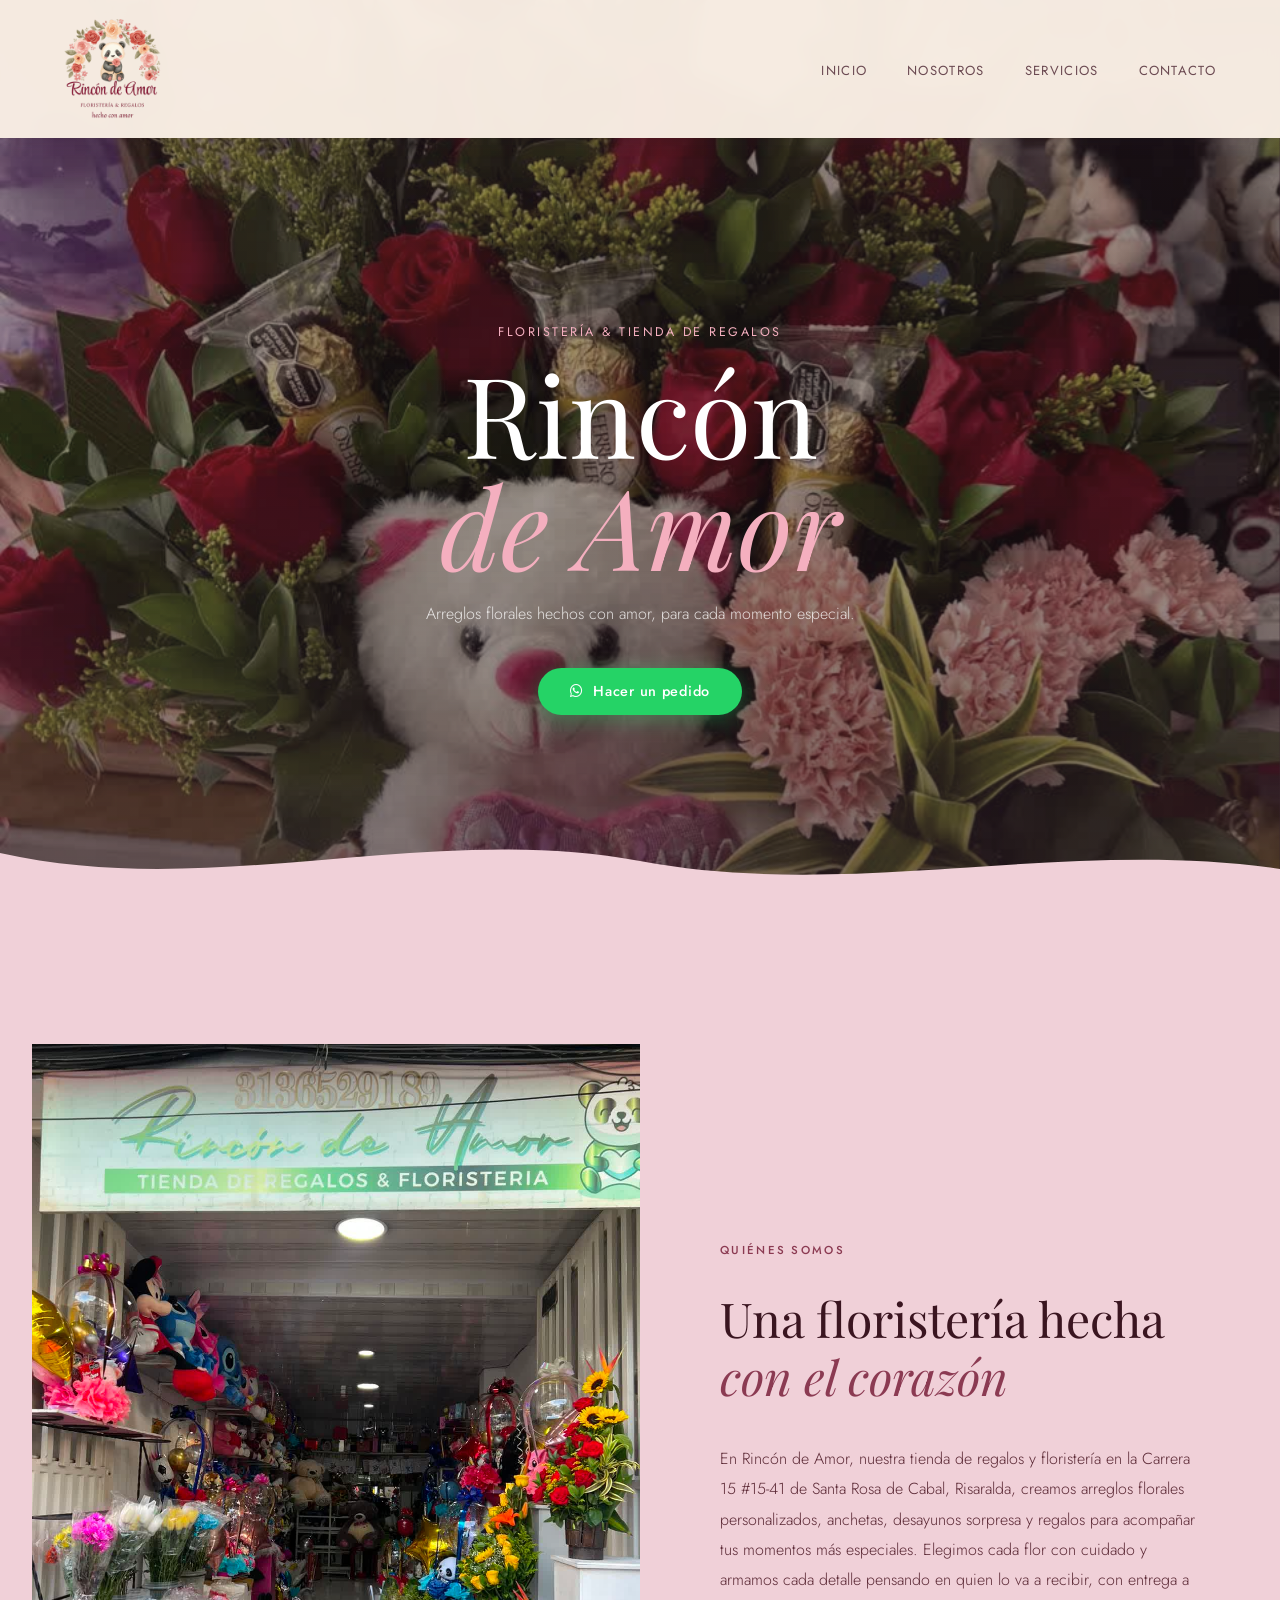
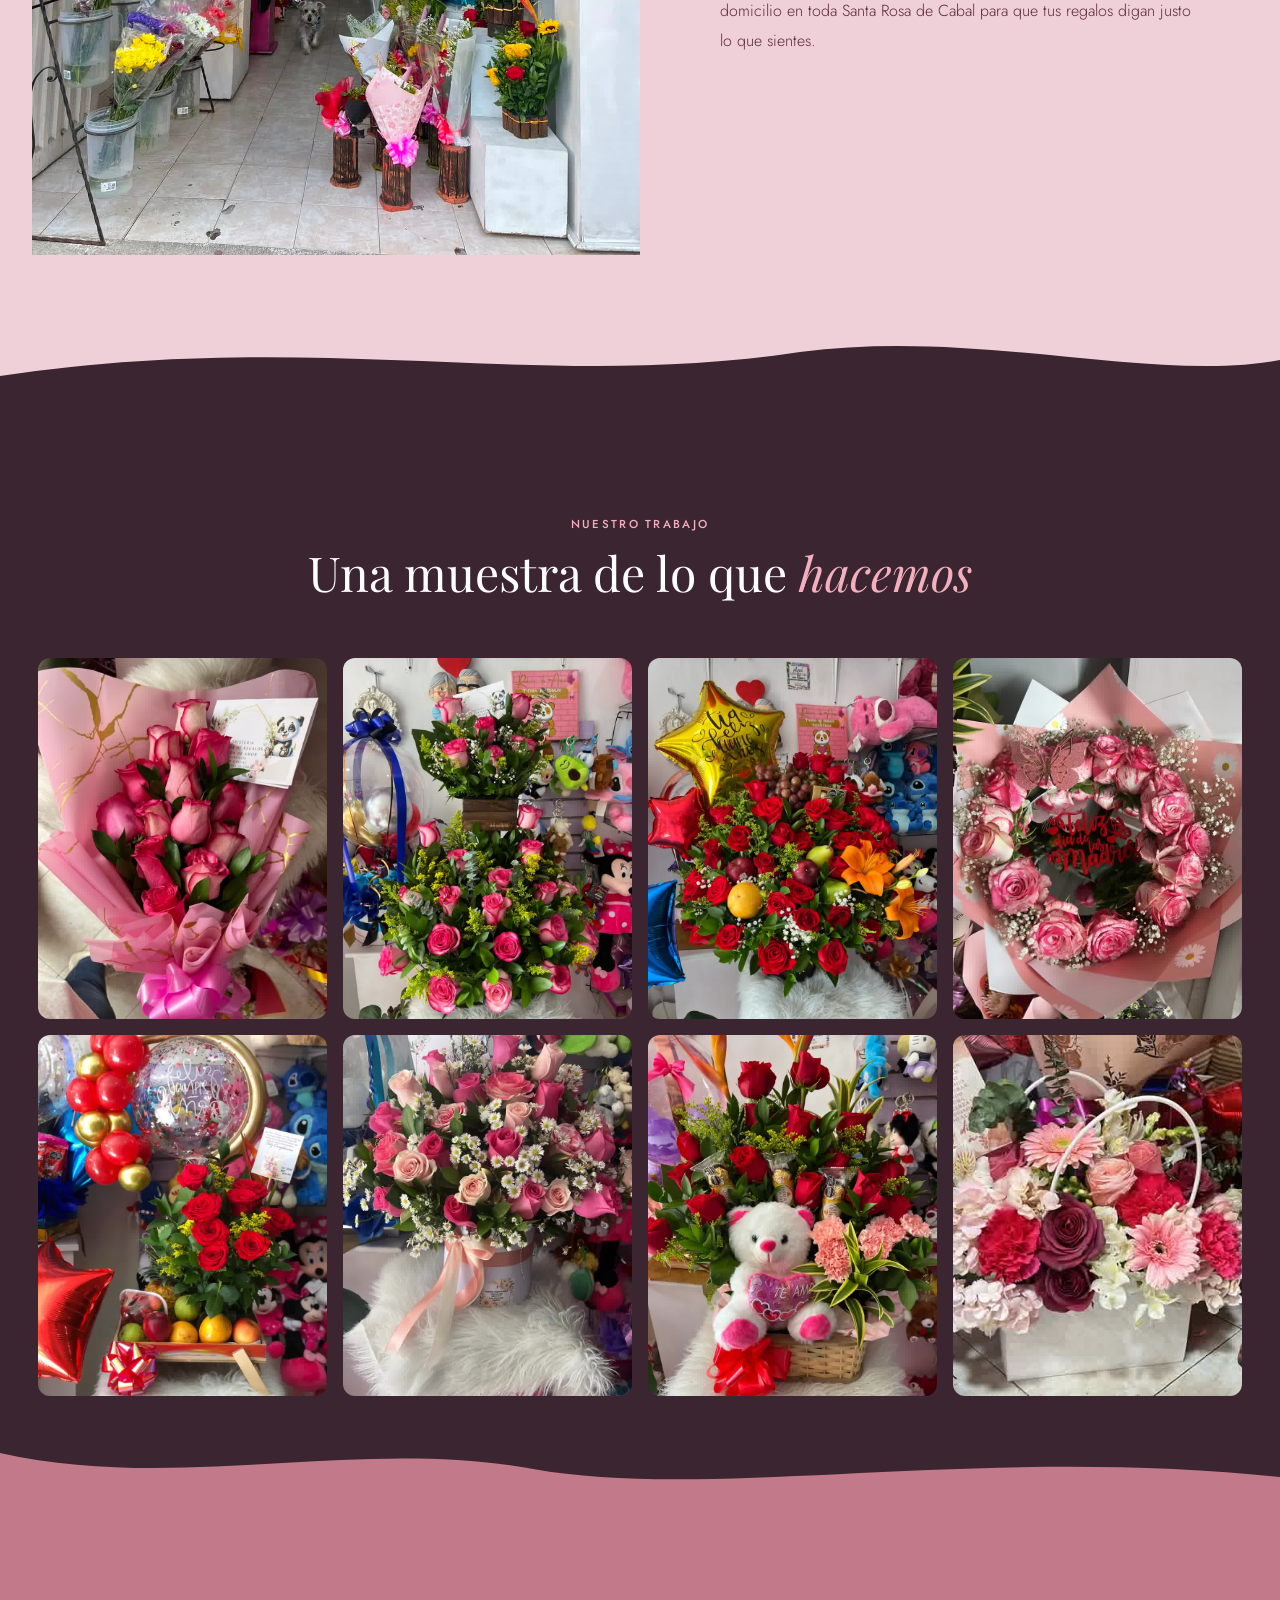
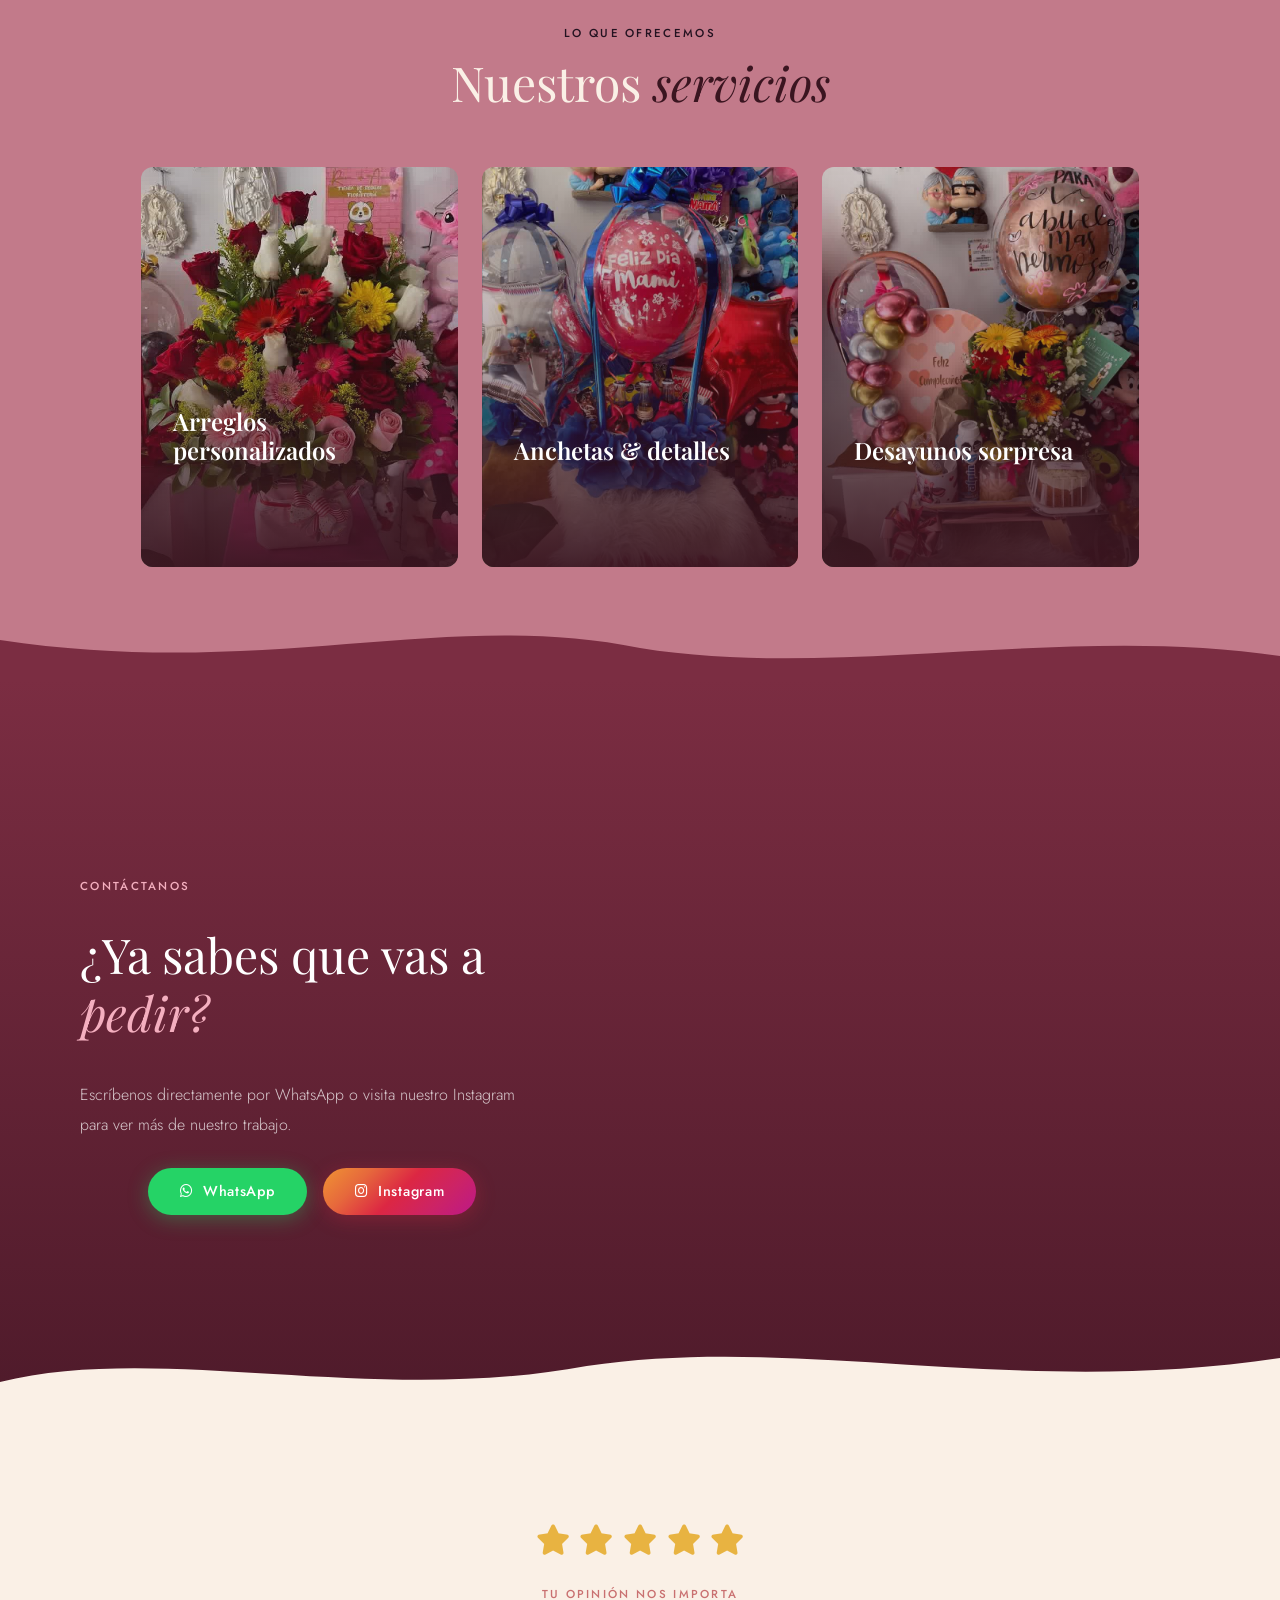
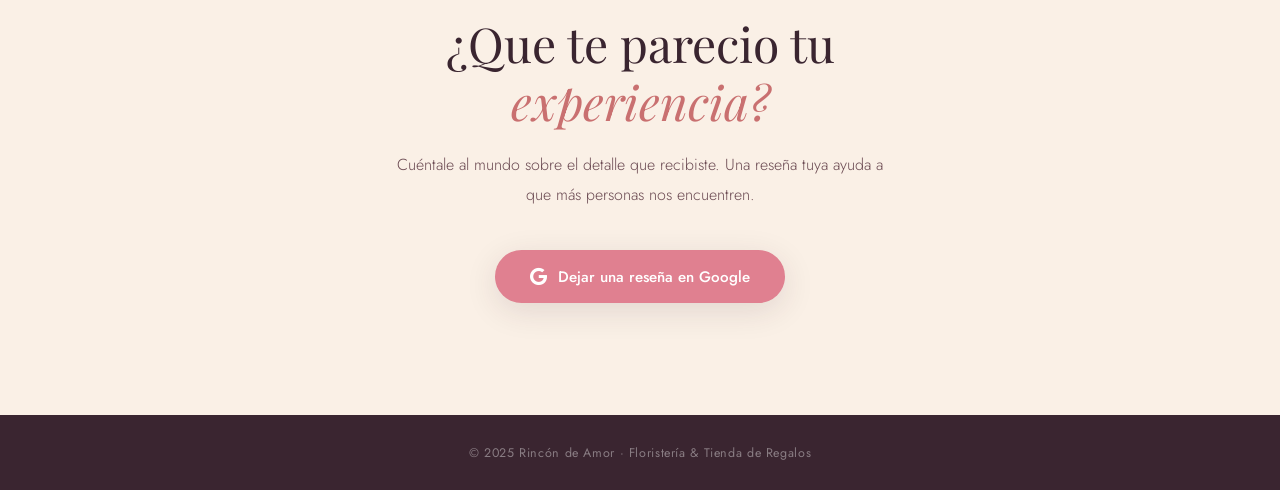
==== commit 3235e43e: "Se añanden animaciones para mejor transición" ====
--- a/index.html
+++ b/index.html
@@ -104,10 +104,10 @@
 <!-- ========== NOSOTROS ========== -->
 <section class="nosotros" id="nosotros">
   <div class="nosotros-inner">
-    <div class="nosotros-imagen">
+    <div class="nosotros-imagen reveal-left">
       <img src="images/negocio.jpeg" alt="Tienda Rincón de Amor" />
     </div>
-    <div class="nosotros-texto">
+    <div class="nosotros-texto reveal-right">
       <span class="section-tag">Quiénes somos</span>
       <h2 class="section-title">Una floristería hecha <em>con el corazón</em></h2>
       <p class="section-text">
@@ -127,40 +127,40 @@
 
   <!-- ========== GALERÍA ========== -->
   <section class="galeria" id="galeria">
-    <div class="container">
+    <div class="container reveal">
       <span class="section-tag light">Nuestro trabajo</span>
       <h2 class="section-title light">Una muestra de lo que <em>hacemos</em></h2>
     </div>
 <div class="galeria-grid">
-  <div class="galeria-item">
+  <div class="galeria-item reveal-scale reveal-delay-1">
     <img src="images/galeria/foto1.jpeg" alt="Arreglo floral 1" loading="lazy" />
     <div class="galeria-item-overlay"></div>
   </div>
-  <div class="galeria-item">
+  <div class="galeria-item reveal-scale reveal-delay-2">
     <img src="images/galeria/foto2.jpeg" alt="Arreglo floral 2" loading="lazy" />
     <div class="galeria-item-overlay"></div>
   </div>
-  <div class="galeria-item">
+  <div class="galeria-item reveal-scale reveal-delay-3">
     <img src="images/galeria/foto3.jpeg" alt="Arreglo floral 3" loading="lazy" />
     <div class="galeria-item-overlay"></div>
   </div>
-  <div class="galeria-item">
+  <div class="galeria-item reveal-scale reveal-delay-4">
     <img src="images/galeria/foto4.jpeg" alt="Arreglo floral 4" loading="lazy" />
     <div class="galeria-item-overlay"></div>
   </div>
-  <div class="galeria-item">
+  <div class="galeria-item reveal-scale reveal-delay-1">
     <img src="images/galeria/foto5.jpeg" alt="Arreglo floral 5" loading="lazy" />
     <div class="galeria-item-overlay"></div>
   </div>
-  <div class="galeria-item">
+  <div class="galeria-item reveal-scale reveal-delay-2">
     <img src="images/galeria/foto6.jpeg" alt="Arreglo floral 6" loading="lazy" />
     <div class="galeria-item-overlay"></div>
   </div>
-  <div class="galeria-item">
+  <div class="galeria-item reveal-scale reveal-delay-3">
     <img src="images/galeria/foto7.jpeg" alt="Arreglo floral 7" loading="lazy" />
     <div class="galeria-item-overlay"></div>
   </div>
-  <div class="galeria-item">
+  <div class="galeria-item reveal-scale reveal-delay-4">
     <img src="images/galeria/foto8.jpeg" alt="Arreglo floral 8" loading="lazy" />
     <div class="galeria-item-overlay"></div>
   </div>
@@ -174,13 +174,13 @@
 
 <!-- ========== SERVICIOS ========== -->
 <section class="servicios" id="servicios">
-  <div class="container">
+  <div class="container reveal">
     <span class="section-tag">Lo que ofrecemos</span>
     <h2 class="section-title">Nuestros <em>servicios</em></h2>
   </div>
   <div class="servicios-grid">
 
-    <a href="categorias/arreglos.html" class="servicio-card">
+    <a href="categorias/arreglos.html" class="servicio-card reveal reveal-delay-1">
       <div class="servicio-card-bg" style="background-image: url('images/servicios/arreglos.jpeg');"></div>
       <div class="servicio-card-overlay"></div>
       <div class="servicio-card-content">
@@ -191,7 +191,7 @@
       </div>
     </a>
 
-    <a href="categorias/anchetas.html" class="servicio-card">
+    <a href="categorias/anchetas.html" class="servicio-card reveal reveal-delay-2">
       <div class="servicio-card-bg" style="background-image: url('images/servicios/anchetas.jpeg');"></div>
       <div class="servicio-card-overlay"></div>
       <div class="servicio-card-content">
@@ -202,7 +202,7 @@
       </div>
     </a>
 
-    <a href="categorias/desayunos.html" class="servicio-card">
+    <a href="categorias/desayunos.html" class="servicio-card reveal reveal-delay-3">
       <div class="servicio-card-bg" style="background-image: url('images/servicios/desayunos.jpeg');"></div>
       <div class="servicio-card-overlay"></div>
       <div class="servicio-card-content">
@@ -224,7 +224,7 @@
   <!-- ========== CONTACTO ========== -->
 <section class="contacto" id="contacto">
   <div class="contacto-inner">
-    <div class="contacto-info">
+    <div class="contacto-info reveal-left">
       <span class="section-tag">Contáctanos</span>
       <h2 class="section-title">¿Ya sabes que vas a <em>pedir?</em></h2>
       <p class="section-text">Escríbenos directamente por WhatsApp o visita nuestro Instagram para ver más de nuestro trabajo.</p>
@@ -237,7 +237,7 @@
         </a>
       </div>
     </div>
-    <div class="contacto-mapa">
+    <div class="contacto-mapa reveal-right">
       <iframe 
         src="https://www.google.com/maps/embed?pb=!1m18!1m12!1m3!1d3975.4302100228124!2d-75.6224436!3d4.8673608999999995!2m3!1f0!2f0!3f0!3m2!1i1024!2i768!4f13.1!3m3!1m2!1s0x8e388131369a7f35%3A0x483a402a25ca92e0!2sTienda%20de%20regalos%20y%20Florister%C3%ADa%20Rincon%20de%20Amor!5e0!3m2!1ses!2sco!4v1781062250574!5m2!1ses!2sco" 
         width="100%" 
@@ -257,8 +257,8 @@
 </section>
 
   <!-- ========== RESEÑAS ========== -->
-  <section class="resenas animate" id="resenas">
-    <div class="resenas-inner">
+  <section class="resenas" id="resenas">
+    <div class="resenas-inner reveal">
       <div class="resenas-estrellas" aria-hidden="true">
         <i class="fa-solid fa-star"></i>
         <i class="fa-solid fa-star"></i>
--- a/css/styles.css
+++ b/css/styles.css
@@ -87,6 +87,48 @@
     height: 50px;
   }
 }
+
+/* ============================================
+    SCROLL REVEAL ANIMATIONS
+============================================ */
+.reveal {
+  opacity: 0;
+  transform: translateY(40px);
+  transition: opacity 0.8s ease, transform 0.8s ease;
+}
+
+.reveal-left {
+  opacity: 0;
+  transform: translateX(-40px);
+  transition: opacity 0.8s ease, transform 0.8s ease;
+}
+
+.reveal-right {
+  opacity: 0;
+  transform: translateX(40px);
+  transition: opacity 0.8s ease, transform 0.8s ease;
+}
+
+.reveal-scale {
+  opacity: 0;
+  transform: scale(0.92);
+  transition: opacity 0.8s ease, transform 0.8s ease;
+}
+
+.reveal.visible,
+.reveal-left.visible,
+.reveal-right.visible,
+.reveal-scale.visible {
+  opacity: 1;
+  transform: translate(0) scale(1);
+}
+
+.reveal-delay-1 { transition-delay: 0.1s; }
+.reveal-delay-2 { transition-delay: 0.2s; }
+.reveal-delay-3 { transition-delay: 0.3s; }
+.reveal-delay-4 { transition-delay: 0.4s; }
+.reveal-delay-5 { transition-delay: 0.5s; }
+.reveal-delay-6 { transition-delay: 0.6s; }
 
 /* ============================================
     NAVBAR
@@ -222,10 +264,12 @@
   position: absolute;
   inset: 0;
   width: 100%;
-  height: 100%;
+  height: 120%;
   object-fit: cover;
   z-index: 0;
   filter: brightness(0.75) saturate(0.85) sepia(0.2);
+  will-change: transform;
+  top: 0;
 }
 
 .hero-overlay {
@@ -712,15 +756,15 @@
 }
 
 /* Animación de entrada de las estrellas una por una */
-.resenas.animate .resenas-estrellas i {
+.resenas-inner.visible .resenas-estrellas i {
   animation: estrella-in 0.5s ease forwards;
 }
 
-.resenas.animate .resenas-estrellas i:nth-child(1) { animation-delay: 0.1s; }
-.resenas.animate .resenas-estrellas i:nth-child(2) { animation-delay: 0.25s; }
-.resenas.animate .resenas-estrellas i:nth-child(3) { animation-delay: 0.4s; }
-.resenas.animate .resenas-estrellas i:nth-child(4) { animation-delay: 0.55s; }
-.resenas.animate .resenas-estrellas i:nth-child(5) { animation-delay: 0.7s; }
+.resenas-inner.visible .resenas-estrellas i:nth-child(1) { animation-delay: 0.1s; }
+.resenas-inner.visible .resenas-estrellas i:nth-child(2) { animation-delay: 0.25s; }
+.resenas-inner.visible .resenas-estrellas i:nth-child(3) { animation-delay: 0.4s; }
+.resenas-inner.visible .resenas-estrellas i:nth-child(4) { animation-delay: 0.55s; }
+.resenas-inner.visible .resenas-estrellas i:nth-child(5) { animation-delay: 0.7s; }
 
 @keyframes estrella-in {
   to {
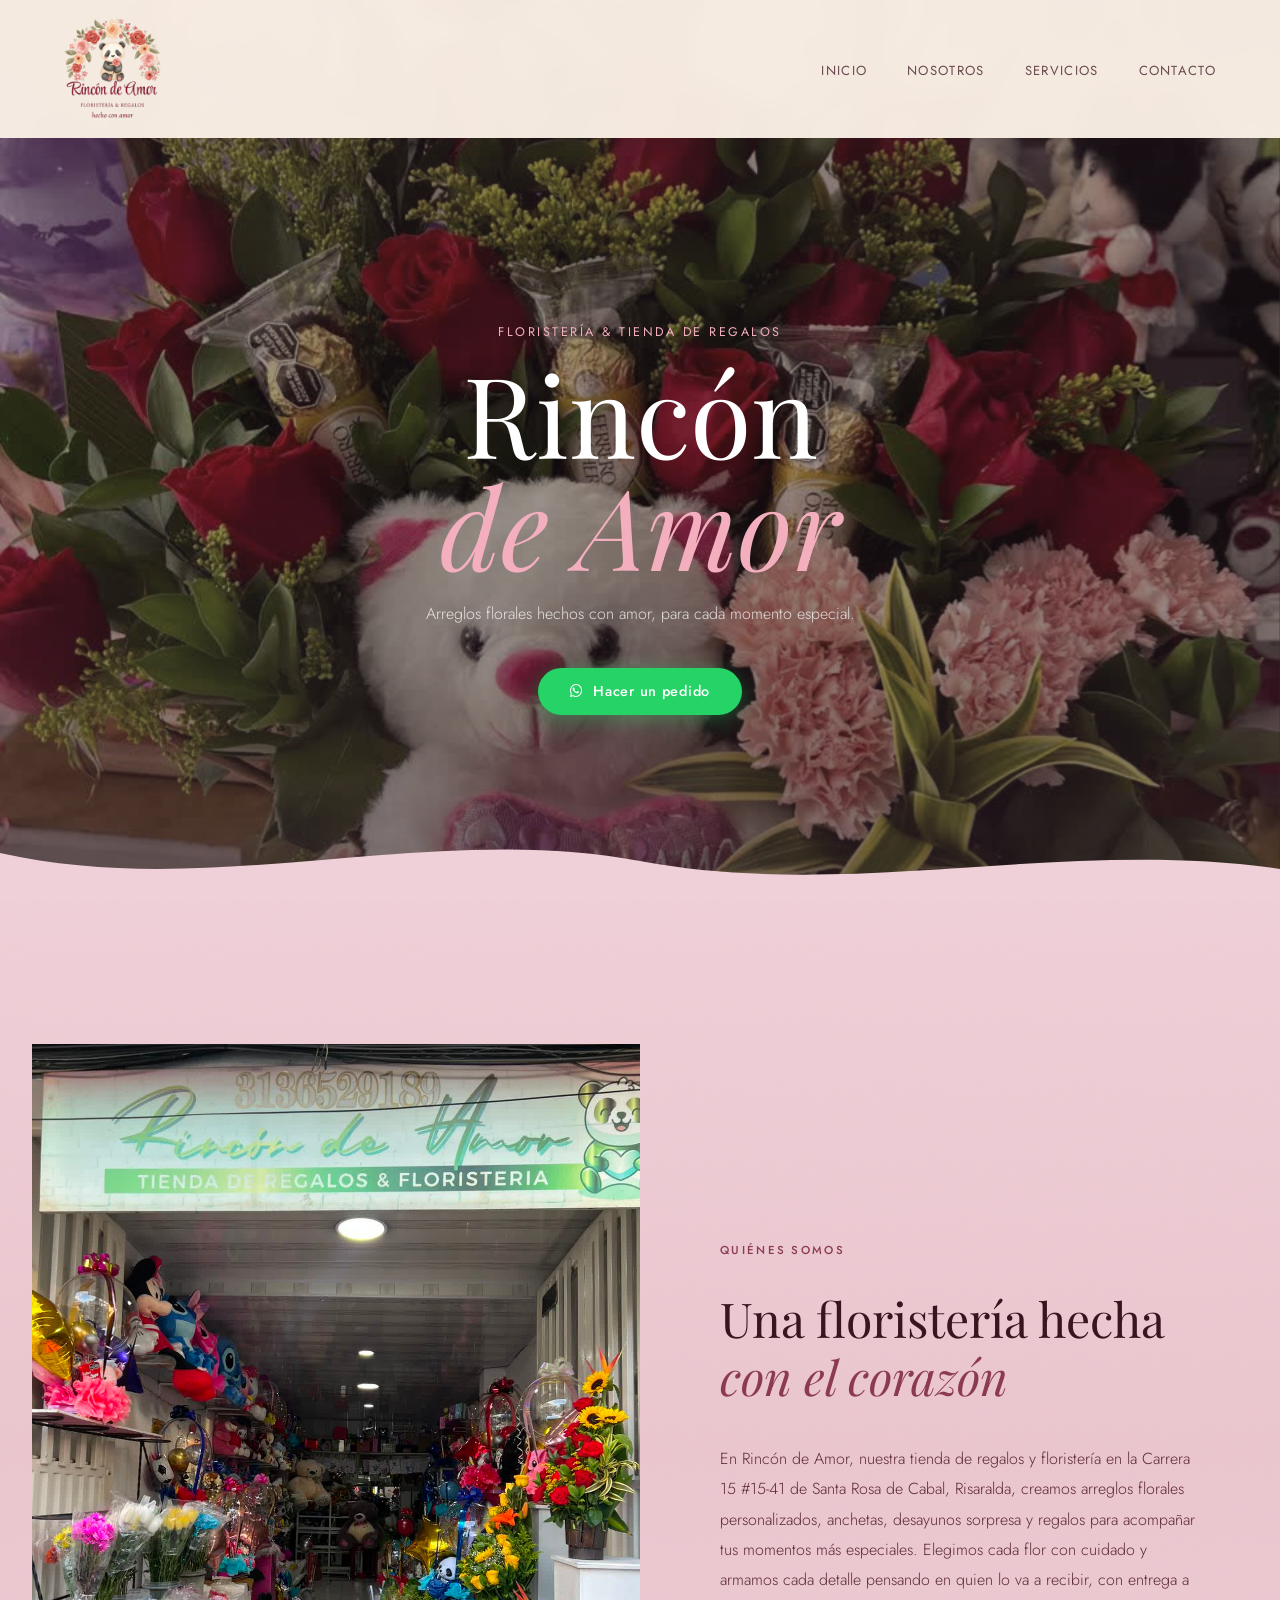
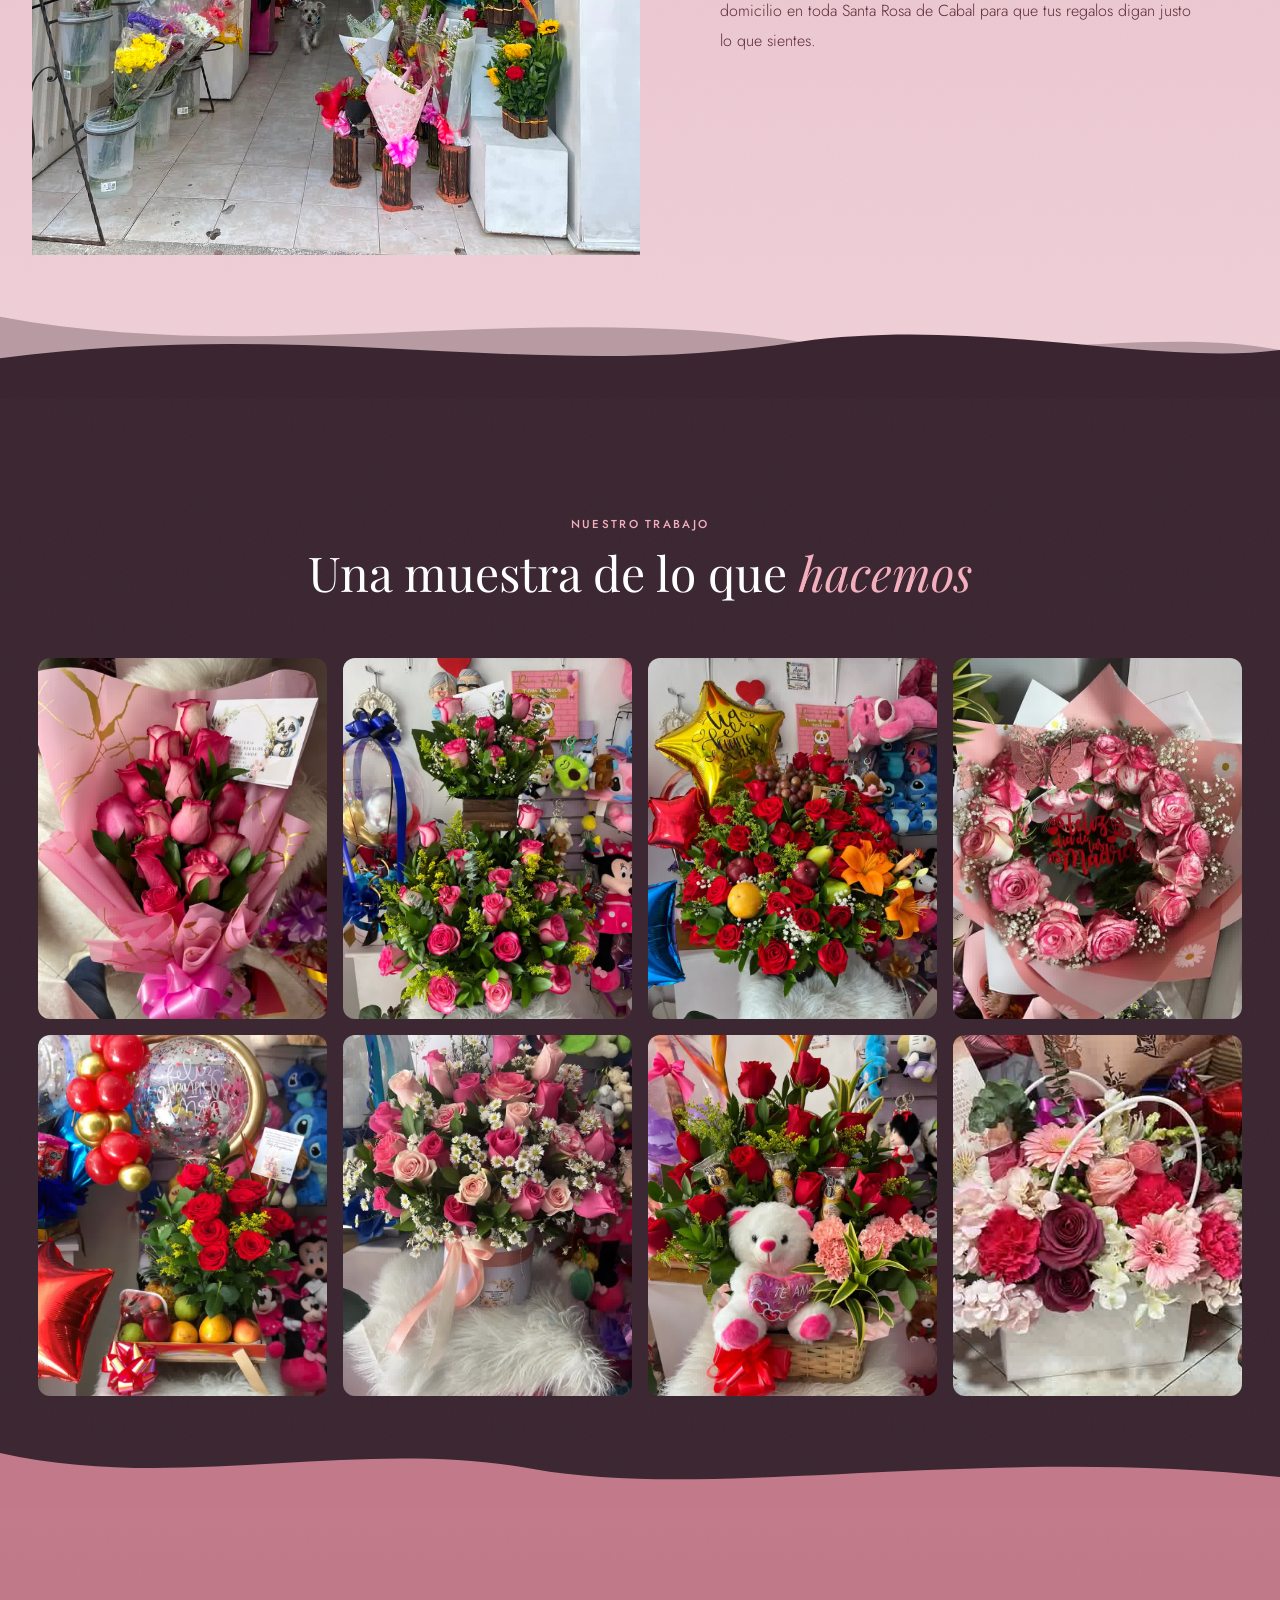
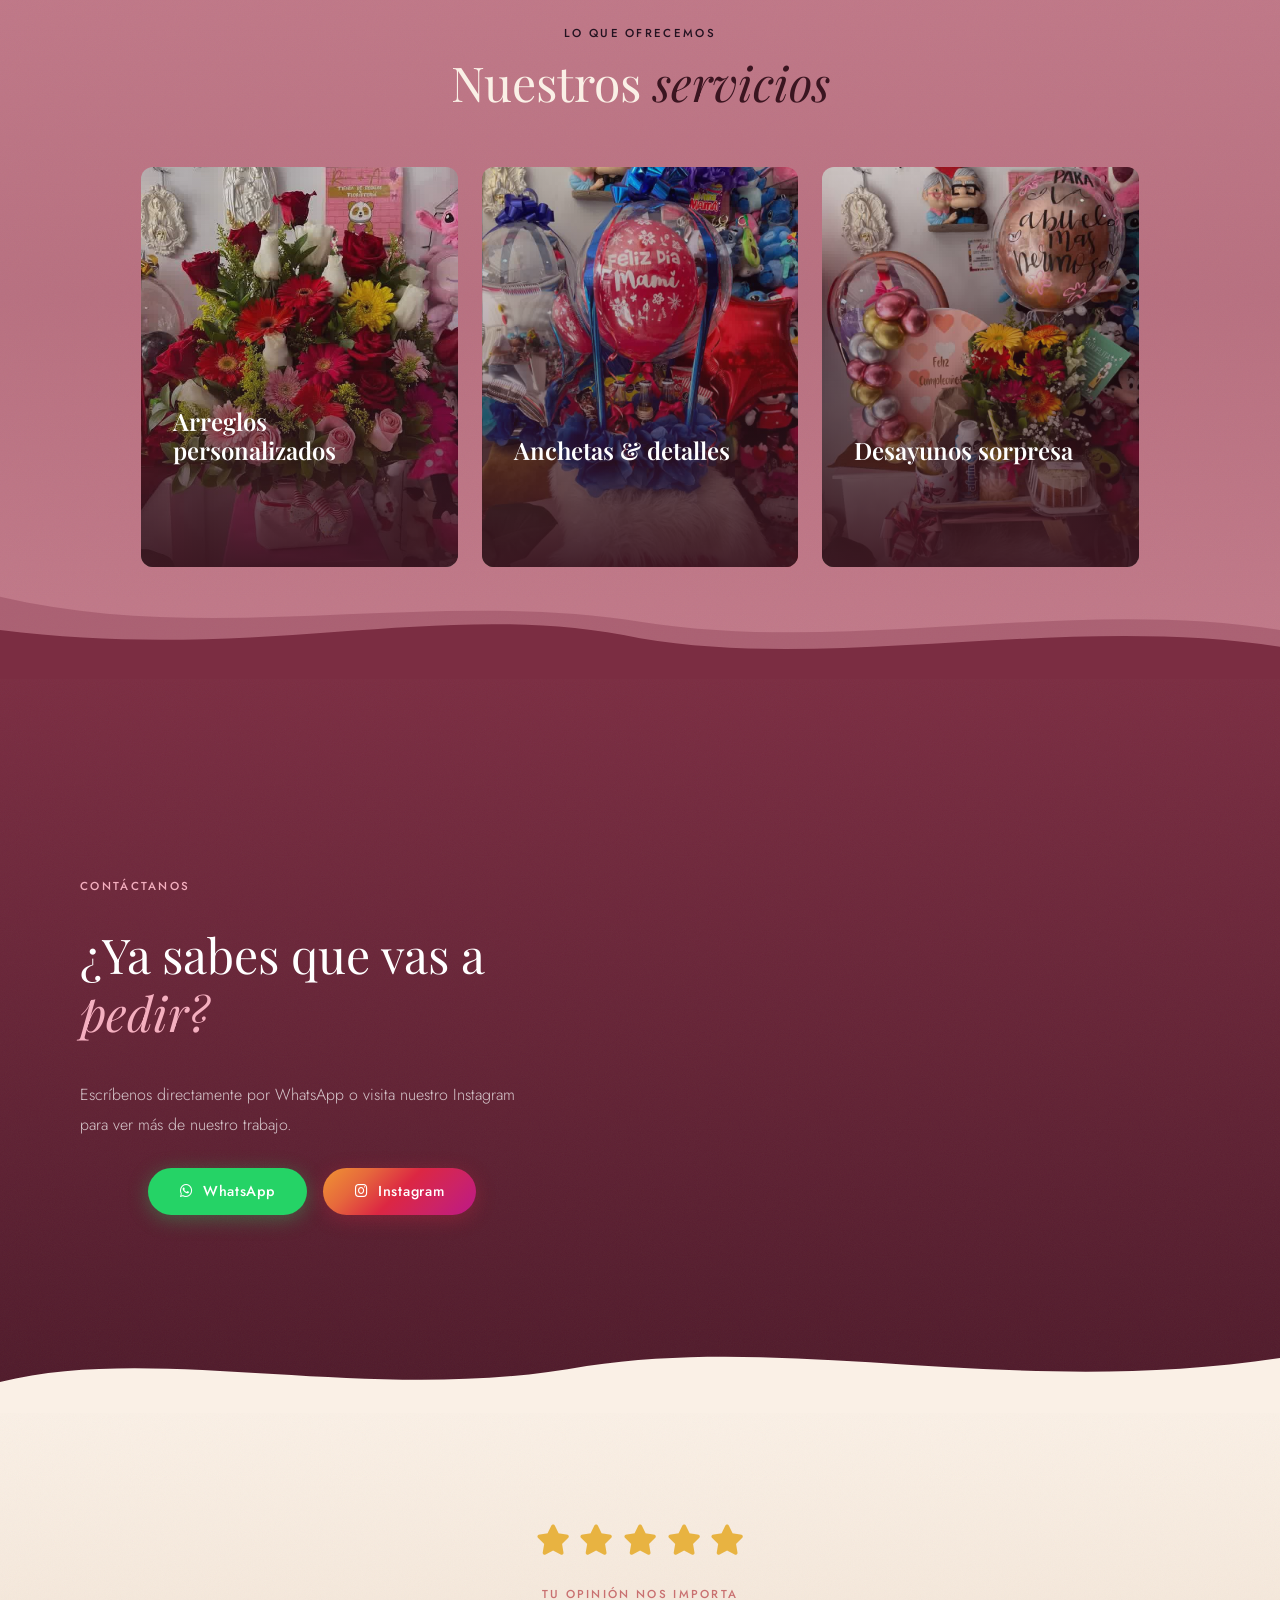
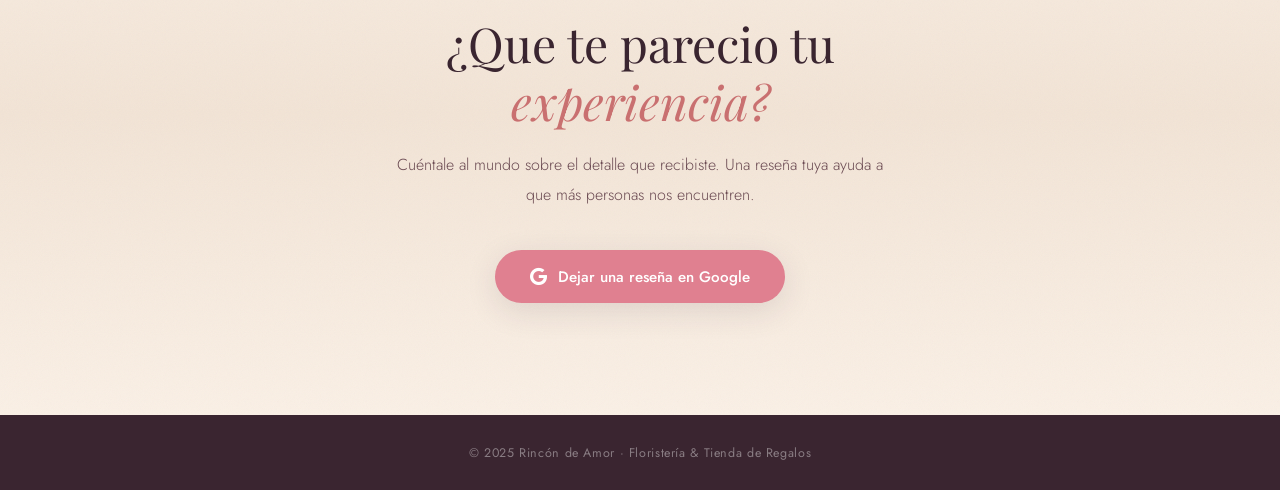
==== commit f0c8f0f5: "Cambios sutiles en las waves de transicion" ====
--- a/index.html
+++ b/index.html
@@ -102,7 +102,7 @@
 </section>
 
 <!-- ========== NOSOTROS ========== -->
-<section class="nosotros" id="nosotros">
+<section class="nosotros tex-noise" id="nosotros">
   <div class="nosotros-inner">
     <div class="nosotros-imagen reveal-left">
       <img src="images/negocio.jpeg" alt="Tienda Rincón de Amor" />
@@ -119,14 +119,15 @@
     </div>
   </div>
   <div class="wave-divider wave-to-galeria" aria-hidden="true">
-    <svg viewBox="0 0 1440 100" preserveAspectRatio="none" xmlns="http://www.w3.org/2000/svg">
-      <path d="M0,70 C360,10 600,90 900,40 C1100,10 1300,80 1440,50 L1440,100 L0,100 Z"/>
+    <svg viewBox="0 0 1440 120" preserveAspectRatio="none" xmlns="http://www.w3.org/2000/svg">
+      <path d="M0,20 C300,80 600,0 900,50 C1100,80 1300,30 1440,60 L1440,120 L0,120 Z" opacity="0.3"/>
+      <path d="M0,70 C360,20 600,100 900,50 C1100,20 1300,80 1440,60 L1440,120 L0,120 Z"/>
     </svg>
   </div>
 </section>
 
   <!-- ========== GALERÍA ========== -->
-  <section class="galeria" id="galeria">
+  <section class="galeria tex-noise" id="galeria">
     <div class="container reveal">
       <span class="section-tag light">Nuestro trabajo</span>
       <h2 class="section-title light">Una muestra de lo que <em>hacemos</em></h2>
@@ -173,7 +174,7 @@
   </section>
 
 <!-- ========== SERVICIOS ========== -->
-<section class="servicios" id="servicios">
+<section class="servicios tex-noise" id="servicios">
   <div class="container reveal">
     <span class="section-tag">Lo que ofrecemos</span>
     <h2 class="section-title">Nuestros <em>servicios</em></h2>
@@ -215,14 +216,15 @@
 
   </div>
   <div class="wave-divider wave-to-contacto" aria-hidden="true">
-    <svg viewBox="0 0 1440 100" preserveAspectRatio="none" xmlns="http://www.w3.org/2000/svg">
-      <path d="M0,50 C300,100 500,10 720,60 C940,100 1200,30 1440,70 L1440,100 L0,100 Z"/>
+    <svg viewBox="0 0 1440 120" preserveAspectRatio="none" xmlns="http://www.w3.org/2000/svg">
+      <path d="M0,20 C240,80 480,10 720,50 C960,90 1200,20 1440,60 L1440,120 L0,120 Z" opacity="0.3"/>
+      <path d="M0,60 C300,100 500,20 720,70 C940,110 1200,40 1440,80 L1440,120 L0,120 Z"/>
     </svg>
   </div>
 </section>
 
   <!-- ========== CONTACTO ========== -->
-<section class="contacto" id="contacto">
+<section class="contacto tex-noise" id="contacto">
   <div class="contacto-inner">
     <div class="contacto-info reveal-left">
       <span class="section-tag">Contáctanos</span>
@@ -257,7 +259,7 @@
 </section>
 
   <!-- ========== RESEÑAS ========== -->
-  <section class="resenas" id="resenas">
+  <section class="resenas tex-noise" id="resenas">
     <div class="resenas-inner reveal">
       <div class="resenas-estrellas" aria-hidden="true">
         <i class="fa-solid fa-star"></i>
--- a/css/styles.css
+++ b/css/styles.css
@@ -49,6 +49,34 @@
 }
 
 /* ============================================
+    TEXTURE OVERLAY
+============================================ */
+.tex-noise {
+  position: relative;
+}
+
+.tex-noise::after {
+  content: '';
+  position: absolute;
+  inset: 0;
+  pointer-events: none;
+  z-index: 1;
+  opacity: 0.04;
+  background-image: url("data:image/svg+xml,%3Csvg viewBox='0 0 256 256' xmlns='http://www.w3.org/2000/svg'%3E%3Cfilter id='n'%3E%3CfeTurbulence type='fractalNoise' baseFrequency='0.85' numOctaves='4' stitchTiles='stitch'/%3E%3C/filter%3E%3Crect width='100%25' height='100%25' filter='url(%23n)'/%3E%3C/svg%3E");
+  background-repeat: repeat;
+  background-size: 200px 200px;
+}
+
+.tex-noise > * {
+  position: relative;
+  z-index: 2;
+}
+
+.tex-noise > .wave-divider {
+  z-index: 3;
+}
+
+/* ============================================
     WAVE DIVIDERS
 ============================================ */
 .wave-divider {
@@ -82,9 +110,19 @@
 .wave-to-contacto svg path  { fill: #7B2D42; }
 .wave-to-resenas svg path   { fill: var(--cream); }
 
+.wave-to-galeria svg,
+.wave-to-contacto svg {
+  height: 100px;
+}
+
 @media (max-width: 768px) {
   .wave-divider svg {
     height: 50px;
+  }
+
+  .wave-to-galeria svg,
+  .wave-to-contacto svg {
+    height: 65px;
   }
 }
 
@@ -434,7 +472,7 @@
 ============================================ */
 .nosotros {
   padding: 7rem 0;
-  background: #F0D0D8;
+  background: linear-gradient(to bottom, #F0D0D8 0%, #EBC6CF 50%, #F0D0D8 100%);
 }
 
 .nosotros .section-tag {
@@ -513,7 +551,7 @@
 ============================================ */
 .servicios {
   padding: 7rem 0;
-  background: #C27A8A;
+  background: linear-gradient(to bottom, #C27A8A 0%, #B87080 50%, #C27A8A 100%);
 }
 
 .servicios .section-tag {
@@ -731,7 +769,7 @@
 ============================================ */
 .resenas {
   padding: 7rem 0;
-  background: var(--cream);
+  background: linear-gradient(to bottom, var(--cream) 0%, #F2E4D6 50%, var(--cream) 100%);
   text-align: center;
 }
 
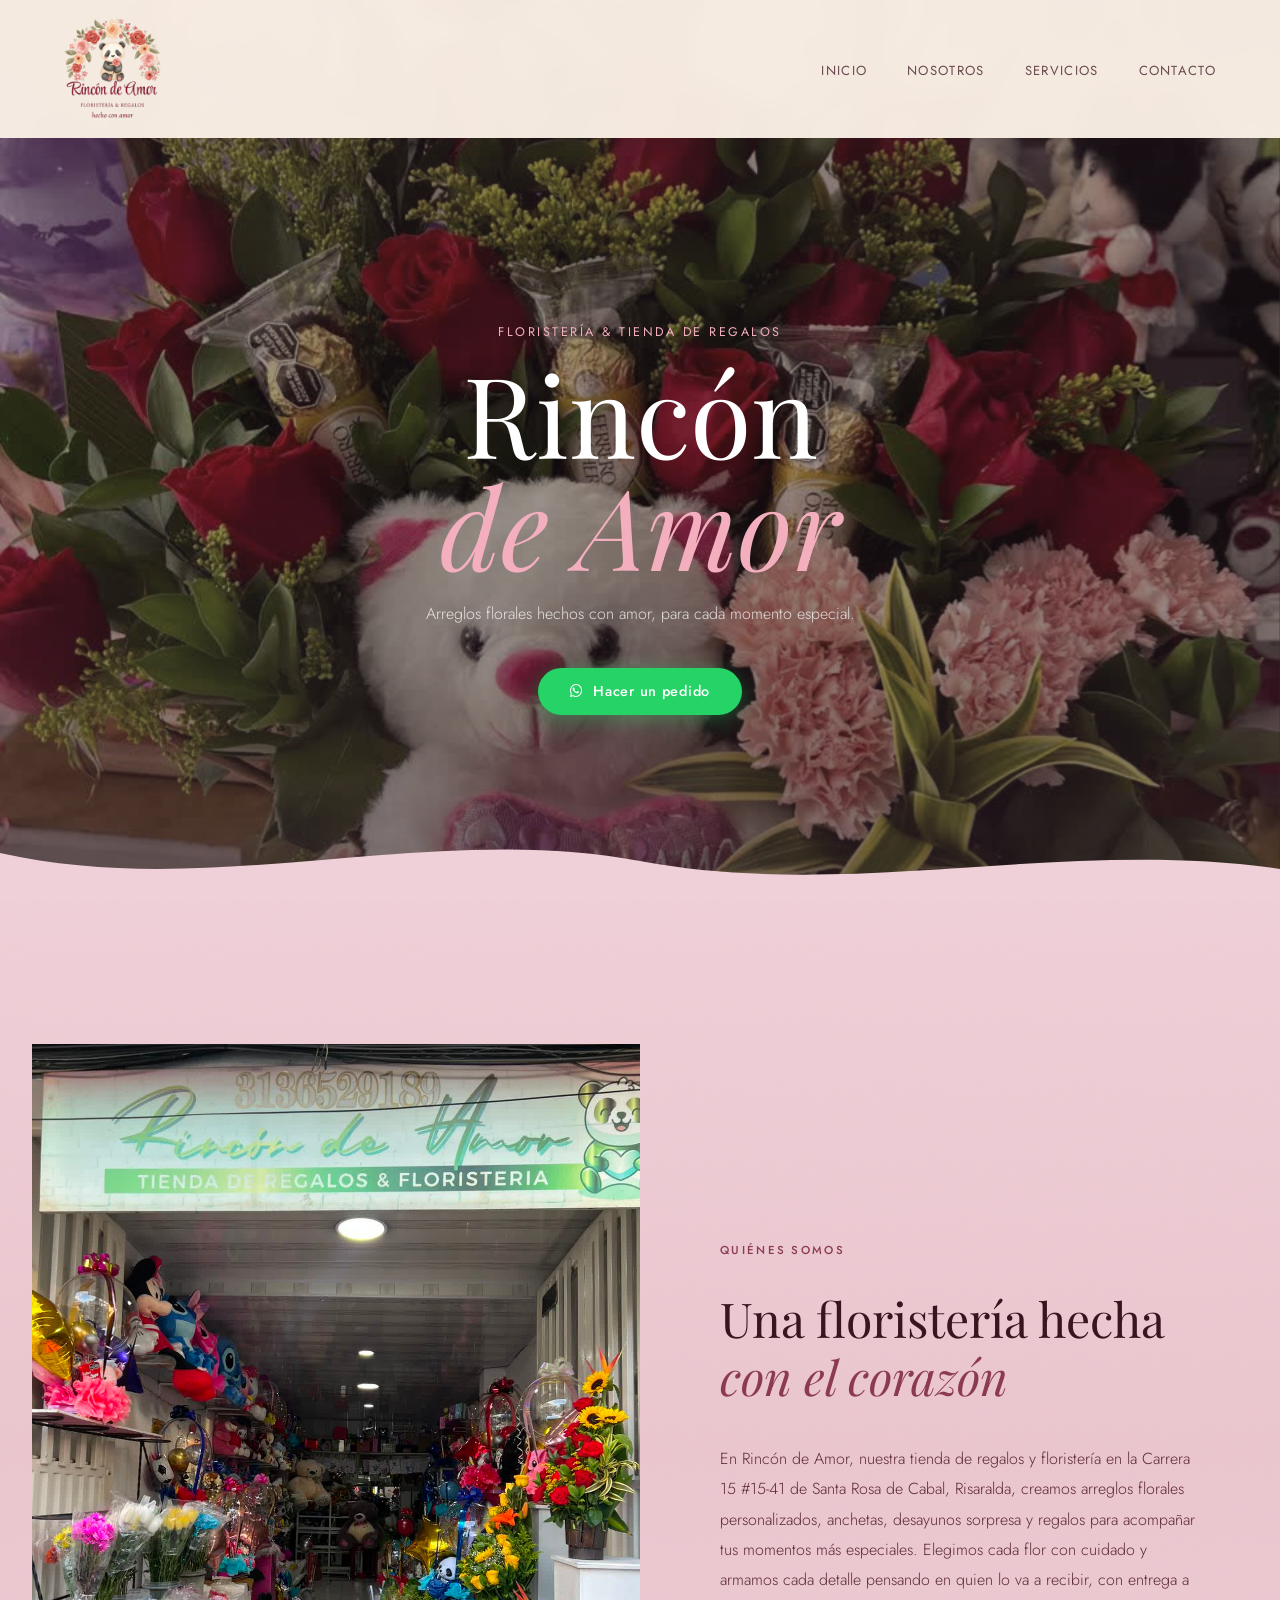
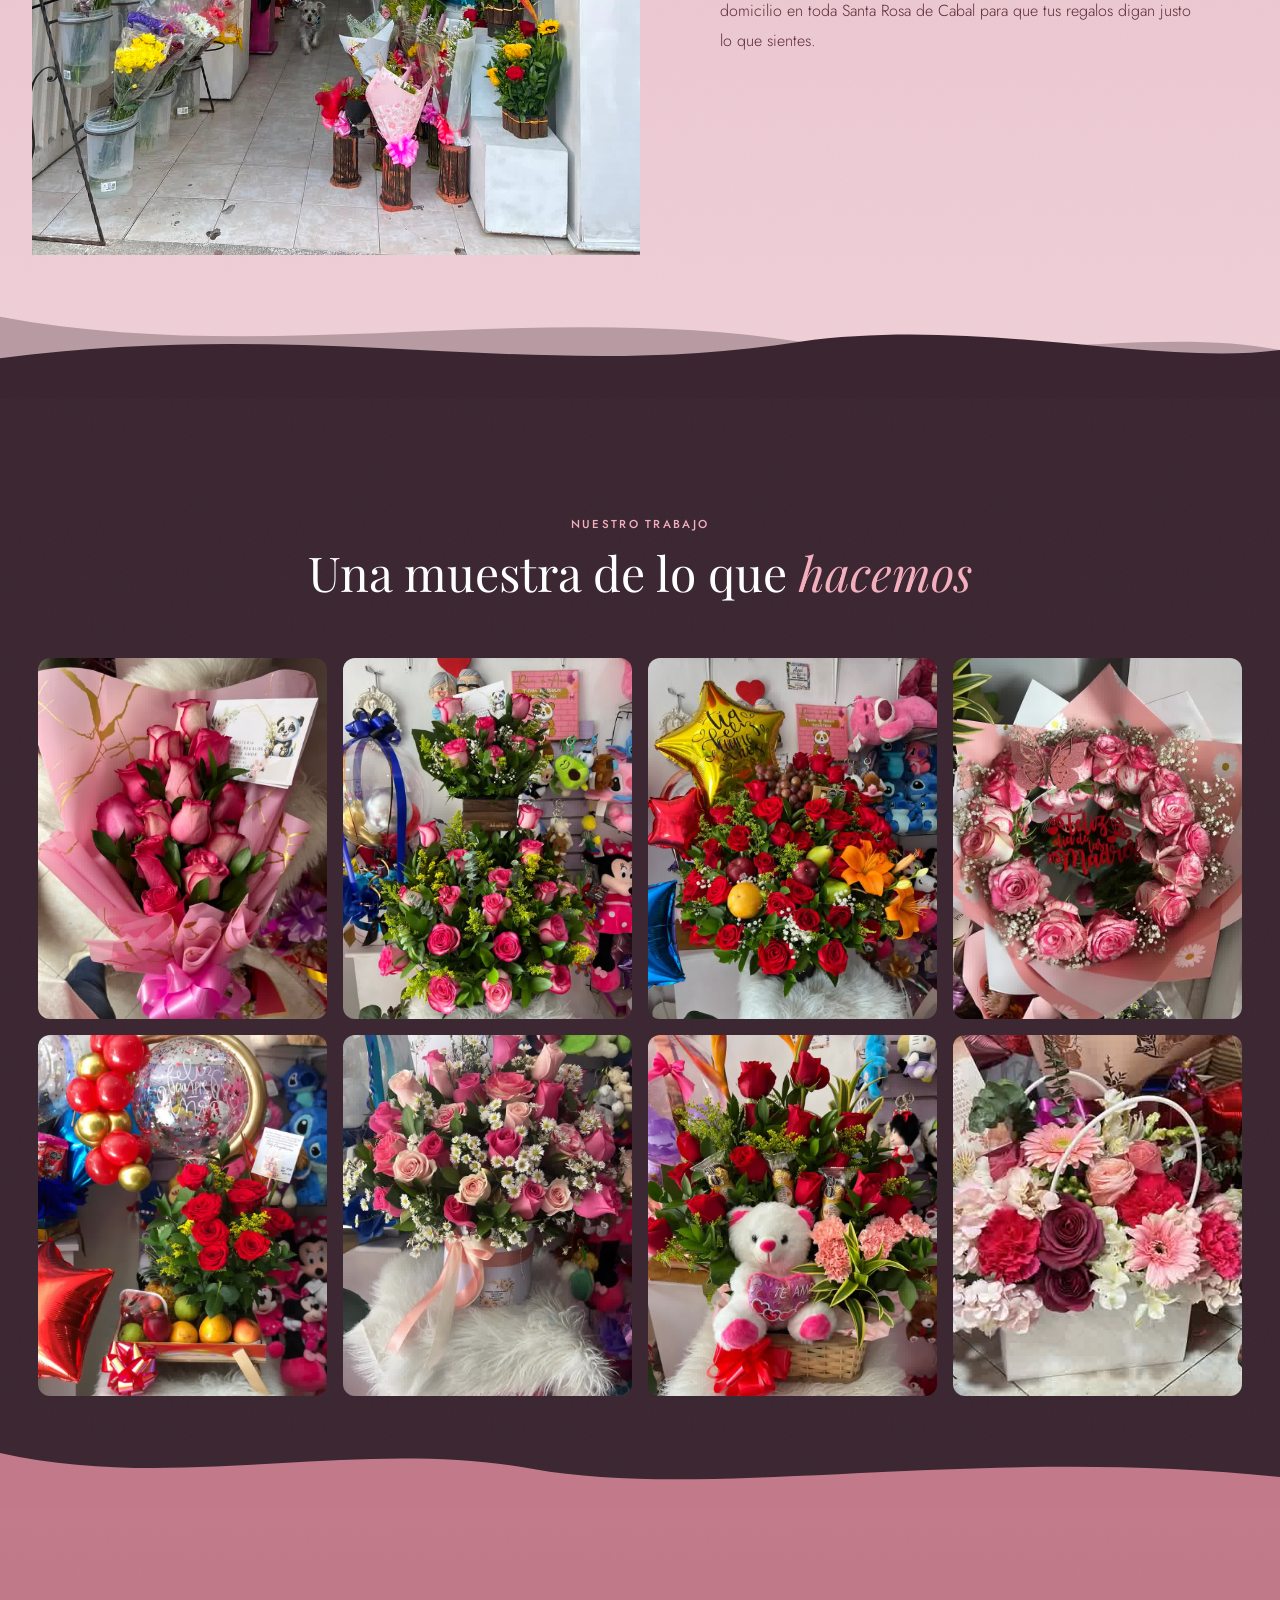
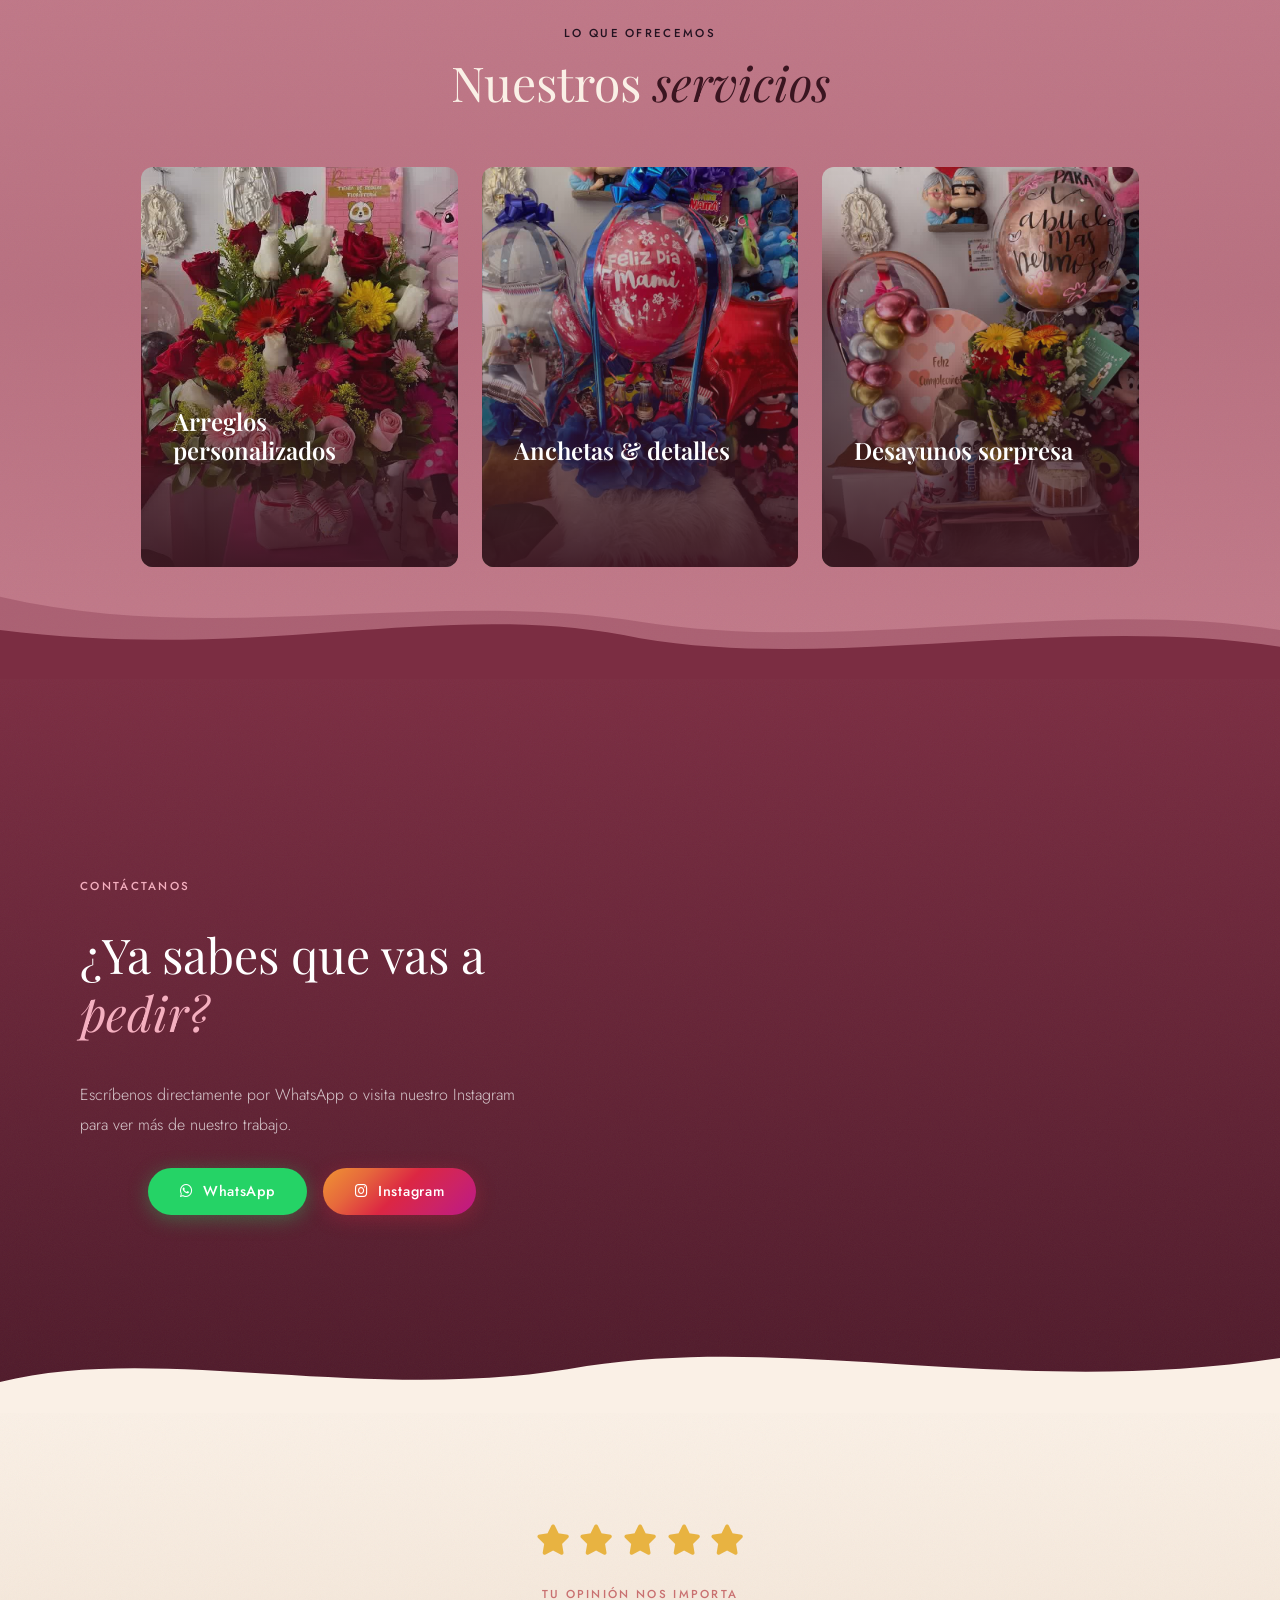
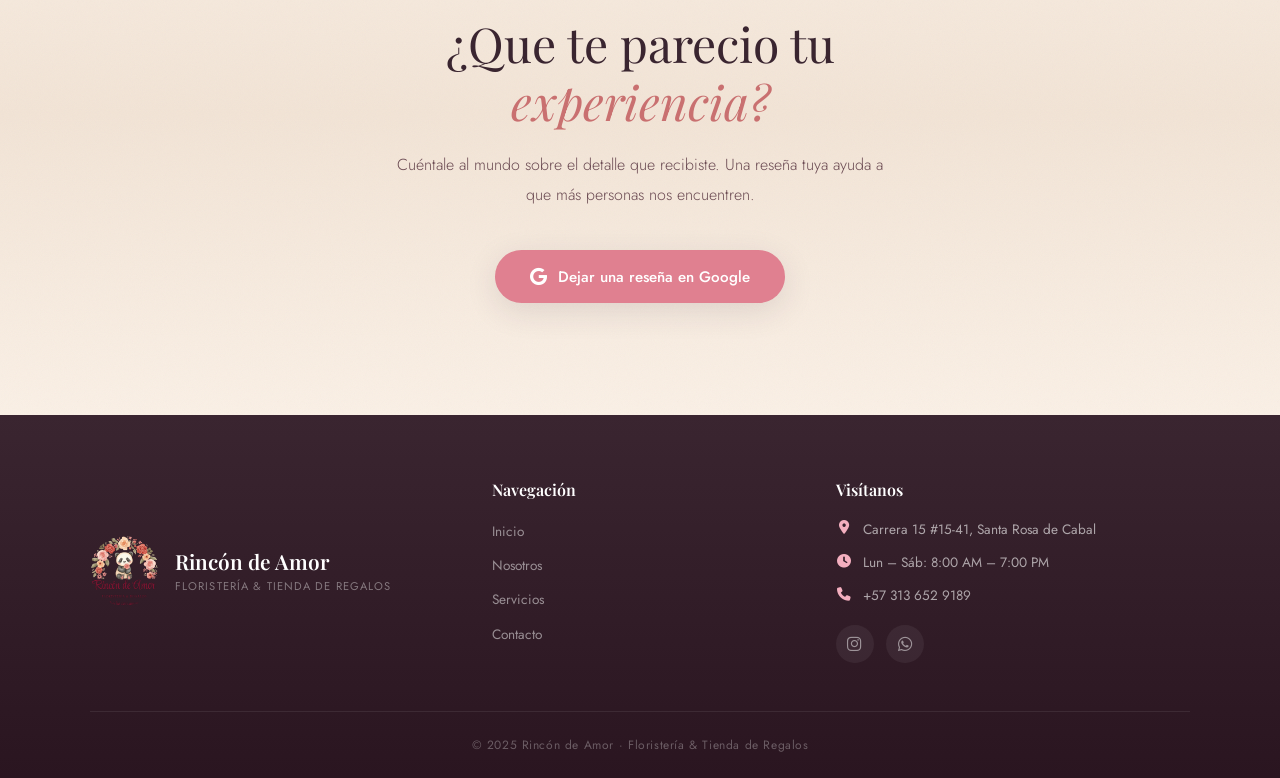
==== commit e5531e3c: "se mejoro el footer" ====
--- a/index.html
+++ b/index.html
@@ -279,7 +279,53 @@
 
   <!-- ========== FOOTER ========== -->
   <footer class="footer">
-    <p>© 2025 Rincón de Amor · Floristería & Tienda de Regalos</p>
+    <div class="footer-inner">
+      <div class="footer-brand">
+        <img src="images/logo.png" alt="Logo Rincón de Amor" class="footer-logo" />
+        <div class="footer-brand-text">
+          <span class="footer-brand-name">Rincón de Amor</span>
+          <span class="footer-brand-tag">Floristería & Tienda de Regalos</span>
+        </div>
+      </div>
+
+      <div class="footer-nav">
+        <h4 class="footer-heading">Navegación</h4>
+        <ul class="footer-links">
+          <li><a href="#inicio">Inicio</a></li>
+          <li><a href="#nosotros">Nosotros</a></li>
+          <li><a href="#servicios">Servicios</a></li>
+          <li><a href="#contacto">Contacto</a></li>
+        </ul>
+      </div>
+
+      <div class="footer-contact">
+        <h4 class="footer-heading">Visítanos</h4>
+        <p class="footer-info">
+          <i class="fa-solid fa-location-dot"></i>
+          Carrera 15 #15-41, Santa Rosa de Cabal
+        </p>
+        <p class="footer-info">
+          <i class="fa-solid fa-clock"></i>
+          Lun – Sáb: 8:00 AM – 7:00 PM
+        </p>
+        <p class="footer-info">
+          <i class="fa-solid fa-phone"></i>
+          +57 313 652 9189
+        </p>
+        <div class="footer-social">
+          <a href="https://instagram.com/rincon.de.amor" target="_blank" rel="noopener" aria-label="Instagram">
+            <i class="fab fa-instagram"></i>
+          </a>
+          <a href="https://wa.me/573136529189" target="_blank" rel="noopener" aria-label="WhatsApp">
+            <i class="fab fa-whatsapp"></i>
+          </a>
+        </div>
+      </div>
+    </div>
+
+    <div class="footer-bottom">
+      <p>© 2025 Rincón de Amor · Floristería & Tienda de Regalos</p>
+    </div>
   </footer>
 
   <!-- Nuestro JS -->
--- a/css/styles.css
+++ b/css/styles.css
@@ -837,16 +837,150 @@
 }
 
 /* ============================================
-   FOOTER
+    FOOTER
 ============================================ */
 .footer {
-  background: var(--dark);
-  color: rgba(255,255,255,0.4);
+  background: linear-gradient(to bottom, var(--dark) 0%, #2A1520 100%);
+  color: rgba(255, 255, 255, 0.6);
+  padding: 4rem 5% 0;
+  font-family: var(--font-sans);
+}
+
+.footer-inner {
+  display: grid;
+  grid-template-columns: 1.2fr 1fr 1.2fr;
+  gap: 3rem;
+  max-width: 1100px;
+  margin: 0 auto;
+  padding-bottom: 3rem;
+  border-bottom: 1px solid rgba(255, 255, 255, 0.08);
+}
+
+.footer-brand {
+  display: flex;
+  align-items: center;
+  gap: 1rem;
+}
+
+.footer-logo {
+  height: 70px;
+  width: auto;
+  border-radius: 50%;
+}
+
+.footer-brand-text {
+  display: flex;
+  flex-direction: column;
+  gap: 0.2rem;
+}
+
+.footer-brand-name {
+  font-family: var(--font-serif);
+  font-size: 1.3rem;
+  font-weight: 600;
+  color: var(--white);
+}
+
+.footer-brand-tag {
+  font-size: 0.7rem;
+  letter-spacing: 0.1em;
+  text-transform: uppercase;
+  color: rgba(255, 255, 255, 0.4);
+}
+
+.footer-heading {
+  font-family: var(--font-serif);
+  font-size: 1rem;
+  font-weight: 600;
+  color: var(--white);
+  margin-bottom: 1.2rem;
+}
+
+.footer-links {
+  list-style: none;
+  display: flex;
+  flex-direction: column;
+  gap: 0.7rem;
+}
+
+.footer-links a {
+  font-size: 0.85rem;
+  color: rgba(255, 255, 255, 0.5);
+  transition: color var(--transition);
+}
+
+.footer-links a:hover {
+  color: var(--pink-light);
+}
+
+.footer-info {
+  display: flex;
+  align-items: flex-start;
+  gap: 0.7rem;
+  font-size: 0.85rem;
+  margin-bottom: 0.8rem;
+  line-height: 1.5;
+}
+
+.footer-info i {
+  color: var(--pink-light);
+  margin-top: 0.15rem;
+  width: 16px;
   text-align: center;
-  padding: 1.8rem 5%;
-  font-family: var(--font-sans);
-  font-size: 0.78rem;
+  flex-shrink: 0;
+}
+
+.footer-social {
+  display: flex;
+  gap: 0.8rem;
+  margin-top: 1.2rem;
+}
+
+.footer-social a {
+  display: flex;
+  align-items: center;
+  justify-content: center;
+  width: 38px;
+  height: 38px;
+  border-radius: 50%;
+  background: rgba(255, 255, 255, 0.06);
+  color: rgba(255, 255, 255, 0.5);
+  font-size: 1.05rem;
+  transition: background var(--transition), color var(--transition), transform var(--transition);
+}
+
+.footer-social a:hover {
+  background: var(--pink-mid);
+  color: var(--white);
+  transform: translateY(-2px);
+}
+
+.footer-bottom {
+  text-align: center;
+  padding: 1.5rem 0;
+  font-size: 0.75rem;
   letter-spacing: 0.05em;
+  color: rgba(255, 255, 255, 0.3);
+}
+
+@media (max-width: 768px) {
+  .footer-inner {
+    grid-template-columns: 1fr;
+    text-align: center;
+    gap: 2.5rem;
+  }
+
+  .footer-brand {
+    justify-content: center;
+  }
+
+  .footer-info {
+    justify-content: center;
+  }
+
+  .footer-social {
+    justify-content: center;
+  }
 }
 
 /* ============================================
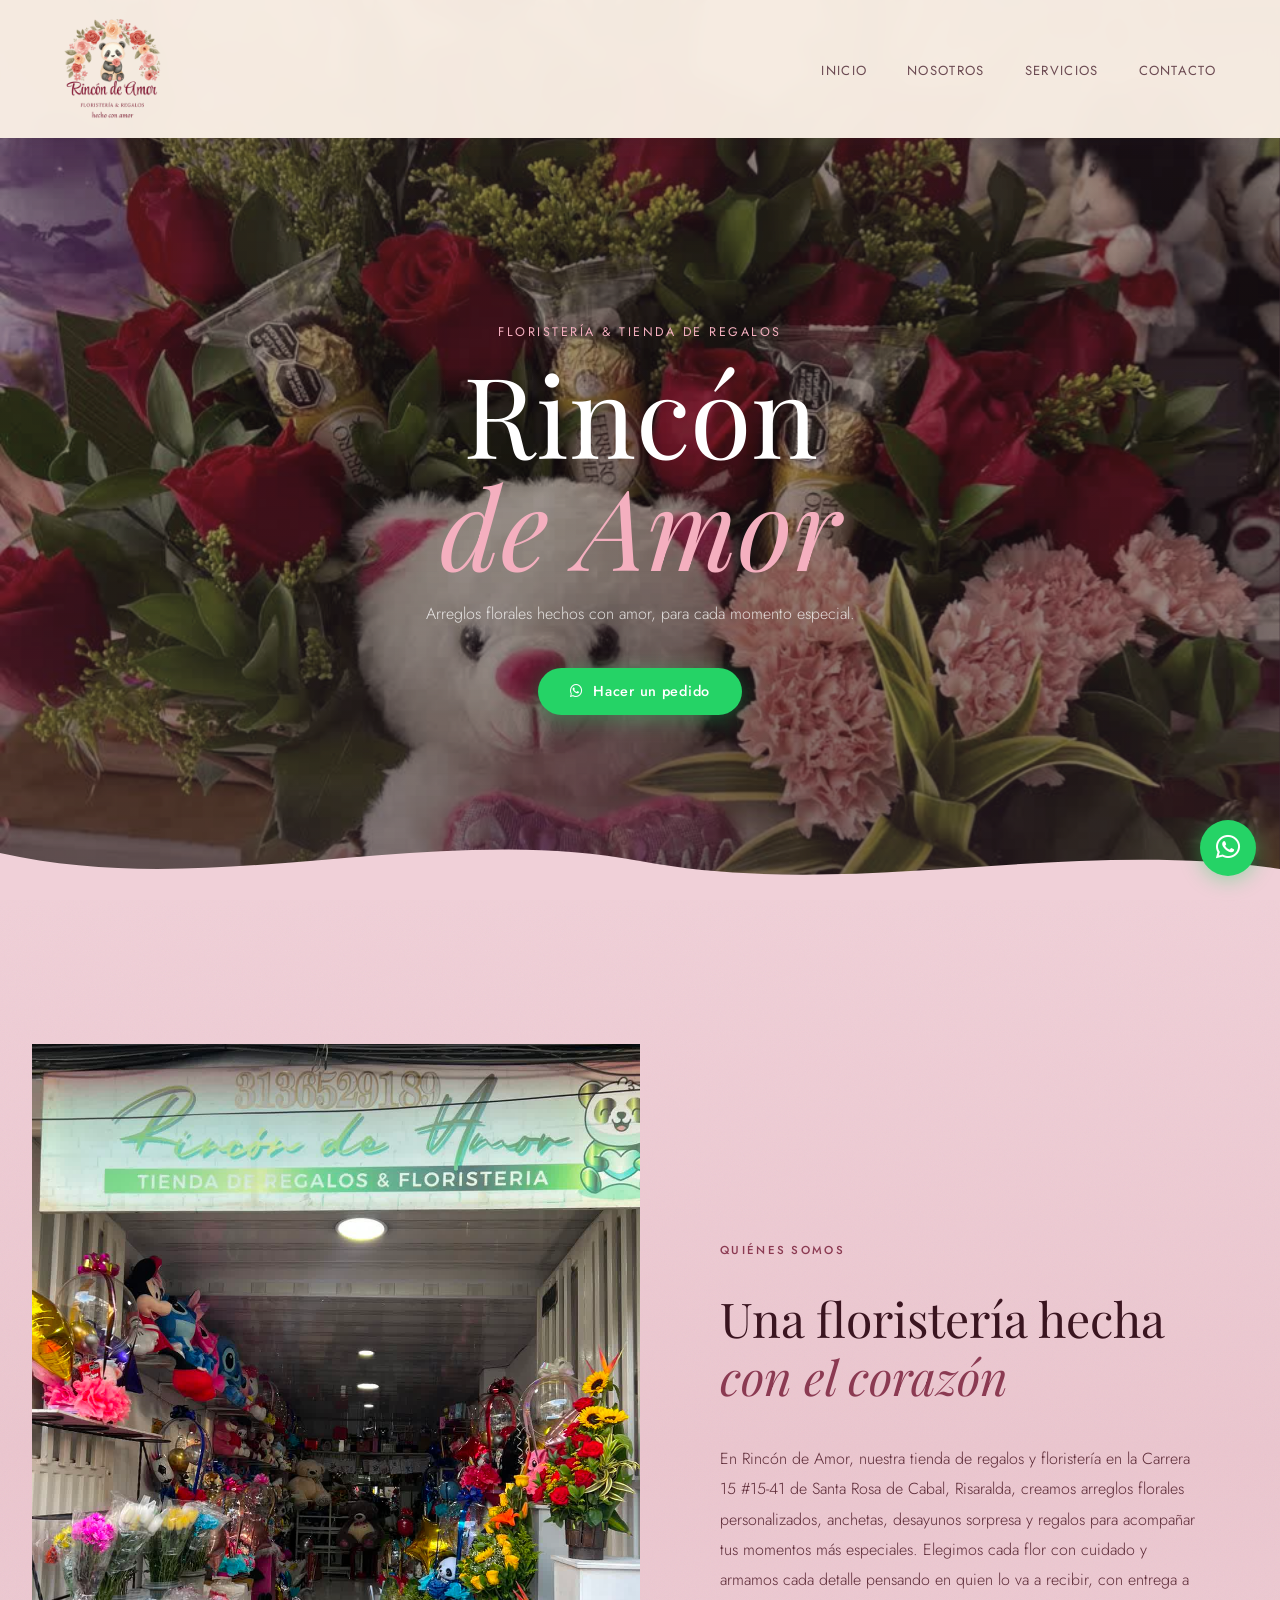
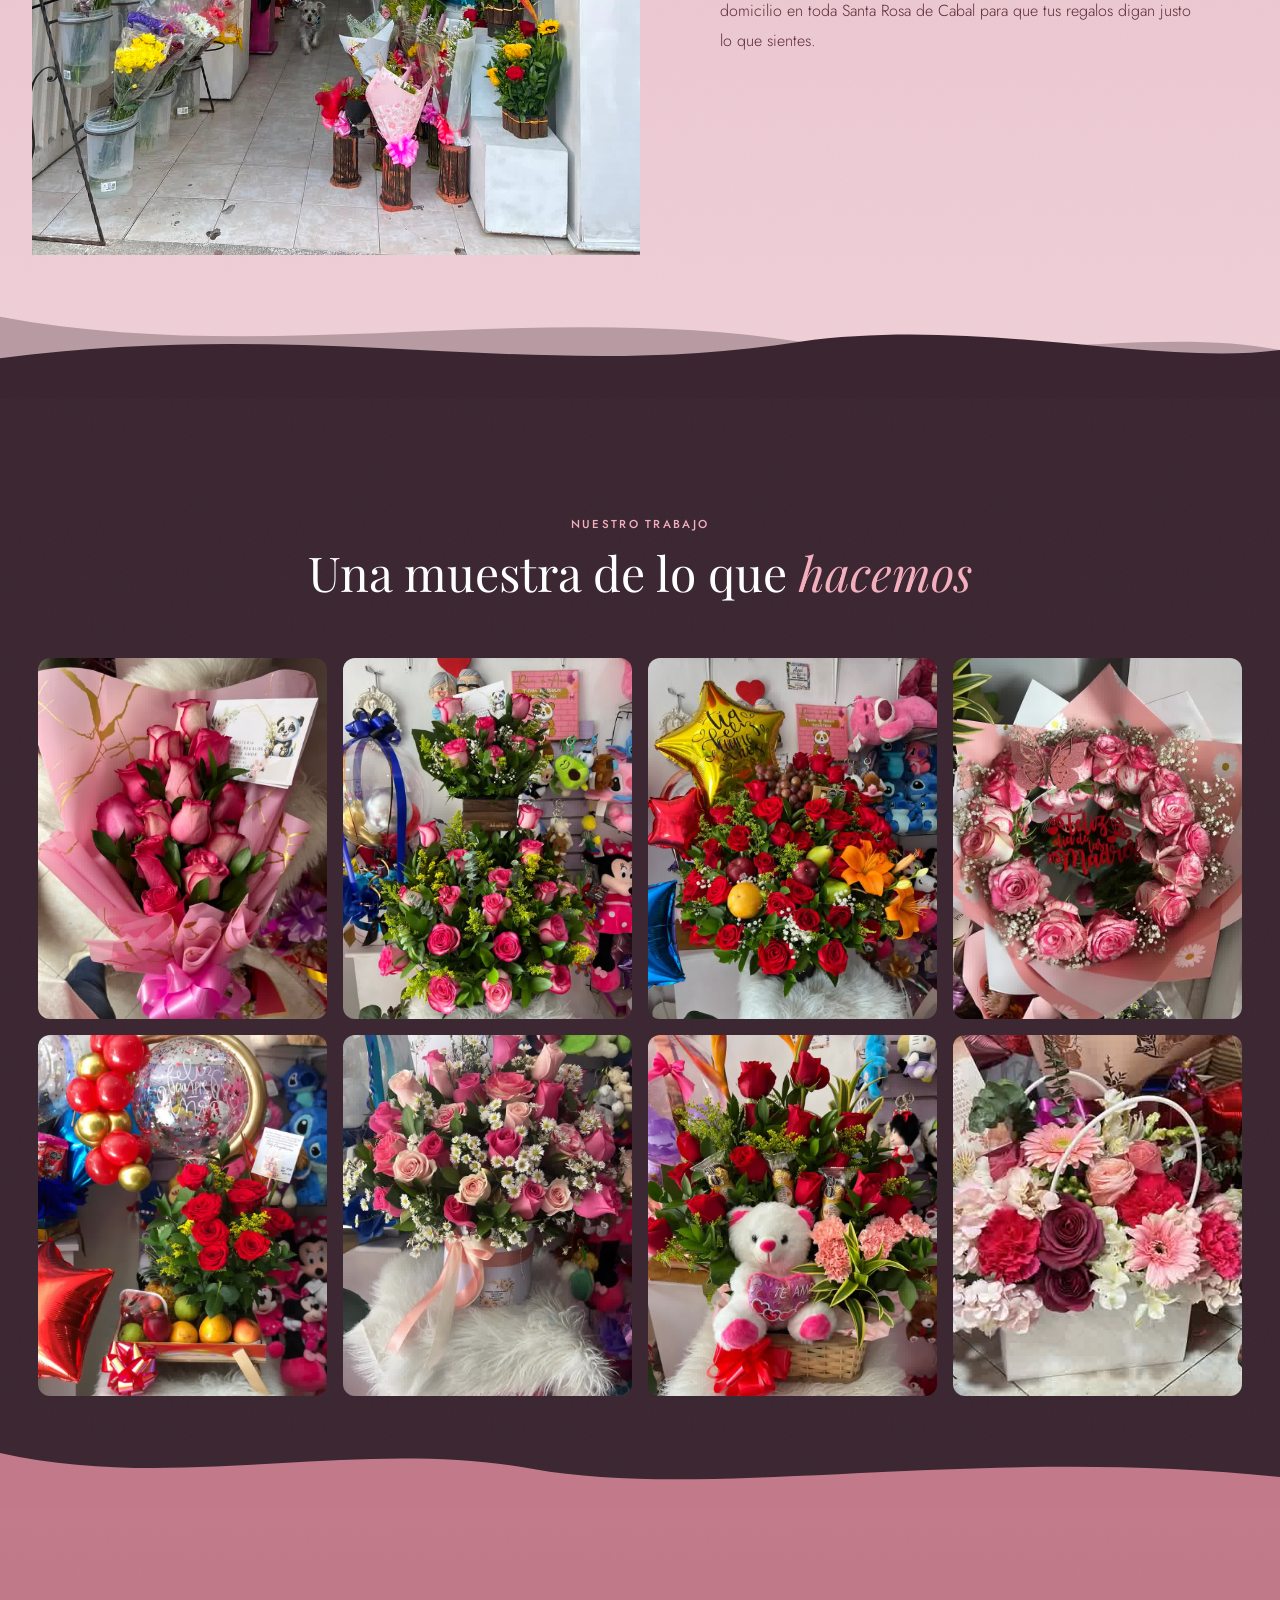
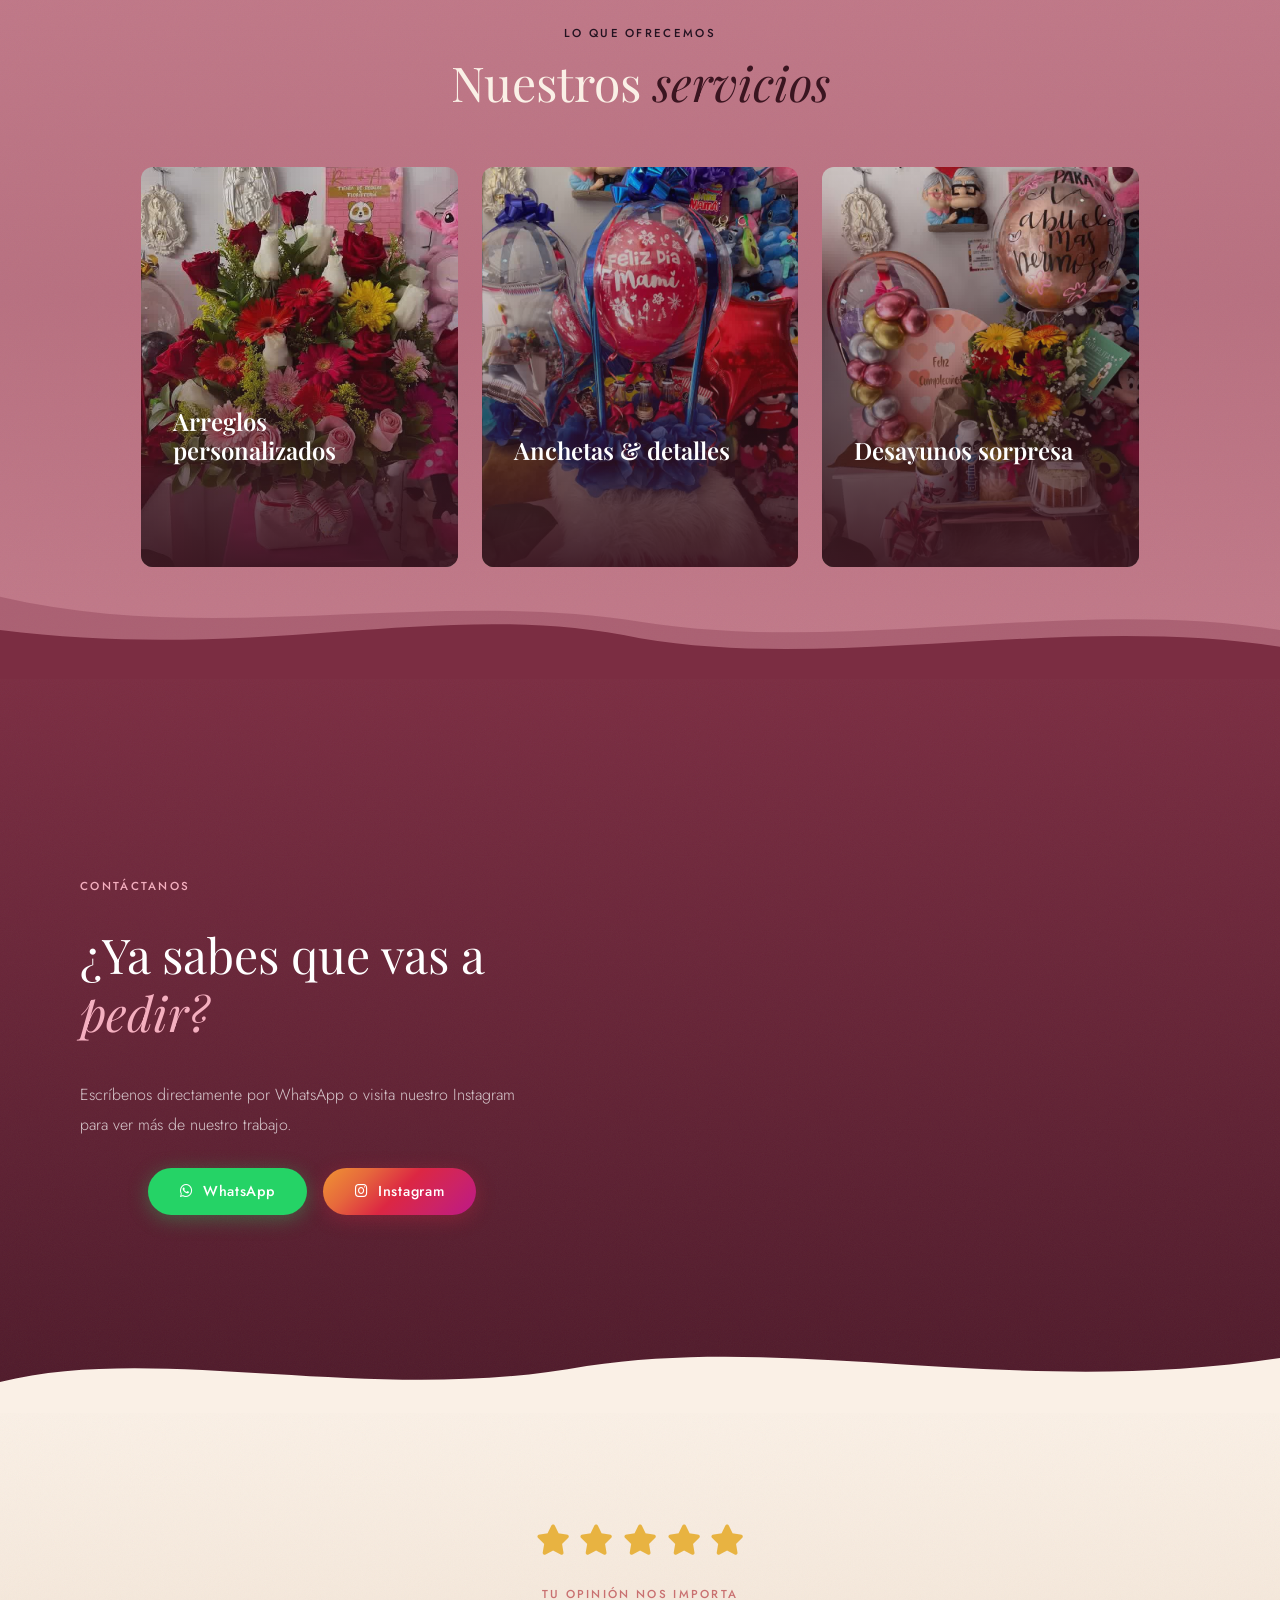
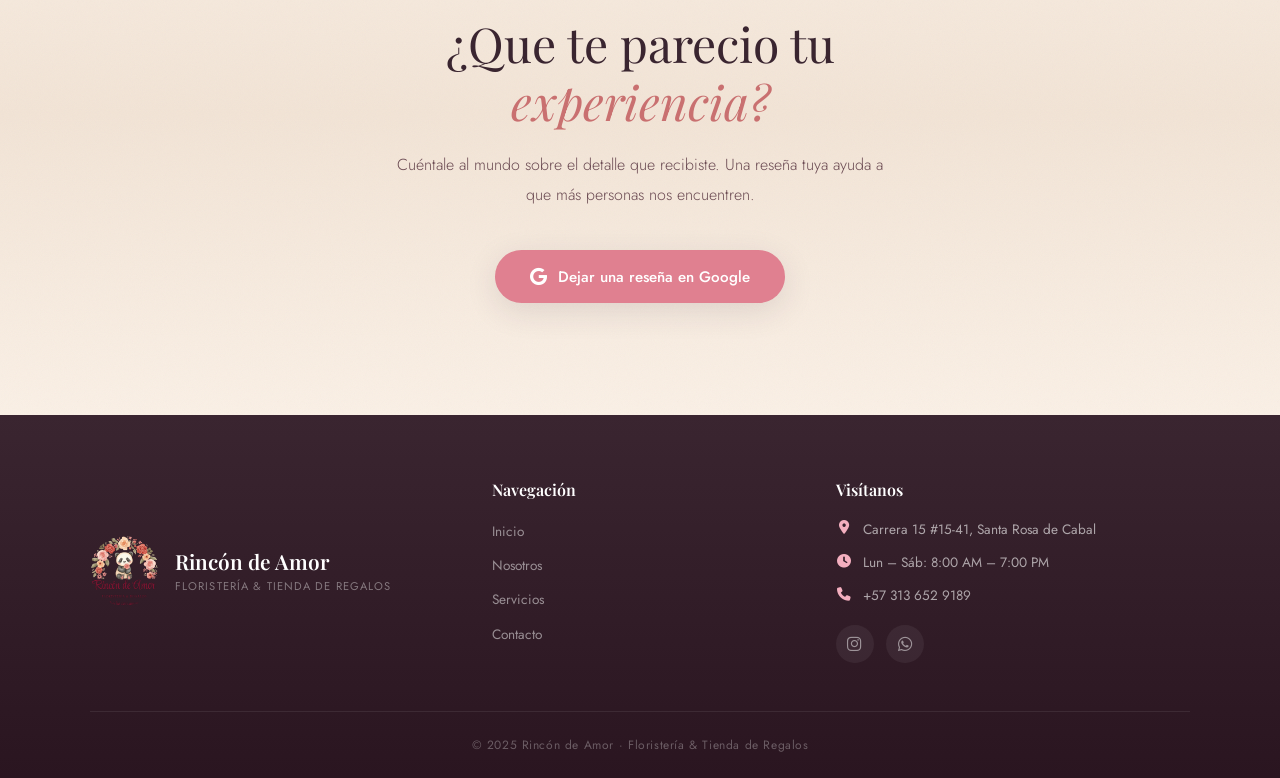
==== commit e198aa8e: "Se agrego el boton flotante de whatsapp y en la galería del index se añadió la interacción para visu" ====
--- a/index.html
+++ b/index.html
@@ -328,6 +328,17 @@
     </div>
   </footer>
 
+  <div class="lightbox" id="lightbox">
+    <button class="lightbox-close" aria-label="Cerrar">&times;</button>
+    <button class="lightbox-prev" aria-label="Anterior"><i class="fa-solid fa-chevron-left"></i></button>
+    <button class="lightbox-next" aria-label="Siguiente"><i class="fa-solid fa-chevron-right"></i></button>
+    <img class="lightbox-img" src="" alt="" />
+  </div>
+
+  <a href="https://wa.me/573136529189" target="_blank" rel="noopener" class="wa-float" aria-label="Escríbenos por WhatsApp">
+    <i class="fab fa-whatsapp"></i>
+  </a>
+
   <!-- Nuestro JS -->
   <script src="js/main.js"></script>
 
--- a/css/styles.css
+++ b/css/styles.css
@@ -1177,4 +1177,116 @@
   .nosotros-texto {
     padding: 3rem 2rem;
   }
+}
+
+/* ============================================
+    LIGHTBOX
+============================================ */
+.lightbox {
+  position: fixed;
+  inset: 0;
+  z-index: 2000;
+  background: rgba(0, 0, 0, 0.92);
+  display: flex;
+  align-items: center;
+  justify-content: center;
+  opacity: 0;
+  pointer-events: none;
+  transition: opacity 0.35s ease;
+}
+
+.lightbox.open {
+  opacity: 1;
+  pointer-events: auto;
+}
+
+.lightbox-img {
+  max-width: 88vw;
+  max-height: 85vh;
+  object-fit: contain;
+  border-radius: 8px;
+  transform: scale(0.92);
+  transition: transform 0.35s ease;
+}
+
+.lightbox.open .lightbox-img {
+  transform: scale(1);
+}
+
+.lightbox-close {
+  position: absolute;
+  top: 20px;
+  right: 24px;
+  background: none;
+  border: none;
+  color: rgba(255, 255, 255, 0.7);
+  font-size: 2.2rem;
+  cursor: pointer;
+  transition: color var(--transition), transform var(--transition);
+  z-index: 2;
+  line-height: 1;
+}
+
+.lightbox-close:hover {
+  color: var(--white);
+  transform: scale(1.15);
+}
+
+.lightbox-prev,
+.lightbox-next {
+  position: absolute;
+  top: 50%;
+  transform: translateY(-50%);
+  background: rgba(255, 255, 255, 0.08);
+  border: none;
+  color: rgba(255, 255, 255, 0.7);
+  font-size: 1.3rem;
+  width: 46px;
+  height: 46px;
+  border-radius: 50%;
+  cursor: pointer;
+  transition: background var(--transition), color var(--transition);
+  z-index: 2;
+}
+
+.lightbox-prev { left: 20px; }
+.lightbox-next { right: 20px; }
+
+.lightbox-prev:hover,
+.lightbox-next:hover {
+  background: rgba(255, 255, 255, 0.15);
+  color: var(--white);
+}
+
+/* ============================================
+    WHATSAPP FLOTANTE
+============================================ */
+.wa-float {
+  position: fixed;
+  bottom: 24px;
+  right: 24px;
+  z-index: 999;
+  display: flex;
+  align-items: center;
+  justify-content: center;
+  width: 56px;
+  height: 56px;
+  background: #25D366;
+  border-radius: 50%;
+  color: var(--white);
+  font-size: 1.7rem;
+  box-shadow: 0 4px 20px rgba(37, 211, 102, 0.4);
+  transition: transform var(--transition), box-shadow var(--transition);
+  animation: wa-pulse 2.5s ease-in-out infinite;
+}
+
+.wa-float:hover {
+  transform: scale(1.1);
+  box-shadow: 0 8px 30px rgba(37, 211, 102, 0.55);
+  animation: none;
+}
+
+@keyframes wa-pulse {
+  0%, 100% { box-shadow: 0 4px 20px rgba(37, 211, 102, 0.4); }
+  50% { box-shadow: 0 4px 30px rgba(37, 211, 102, 0.7), 0 0 0 12px rgba(37, 211, 102, 0.08); }
 }
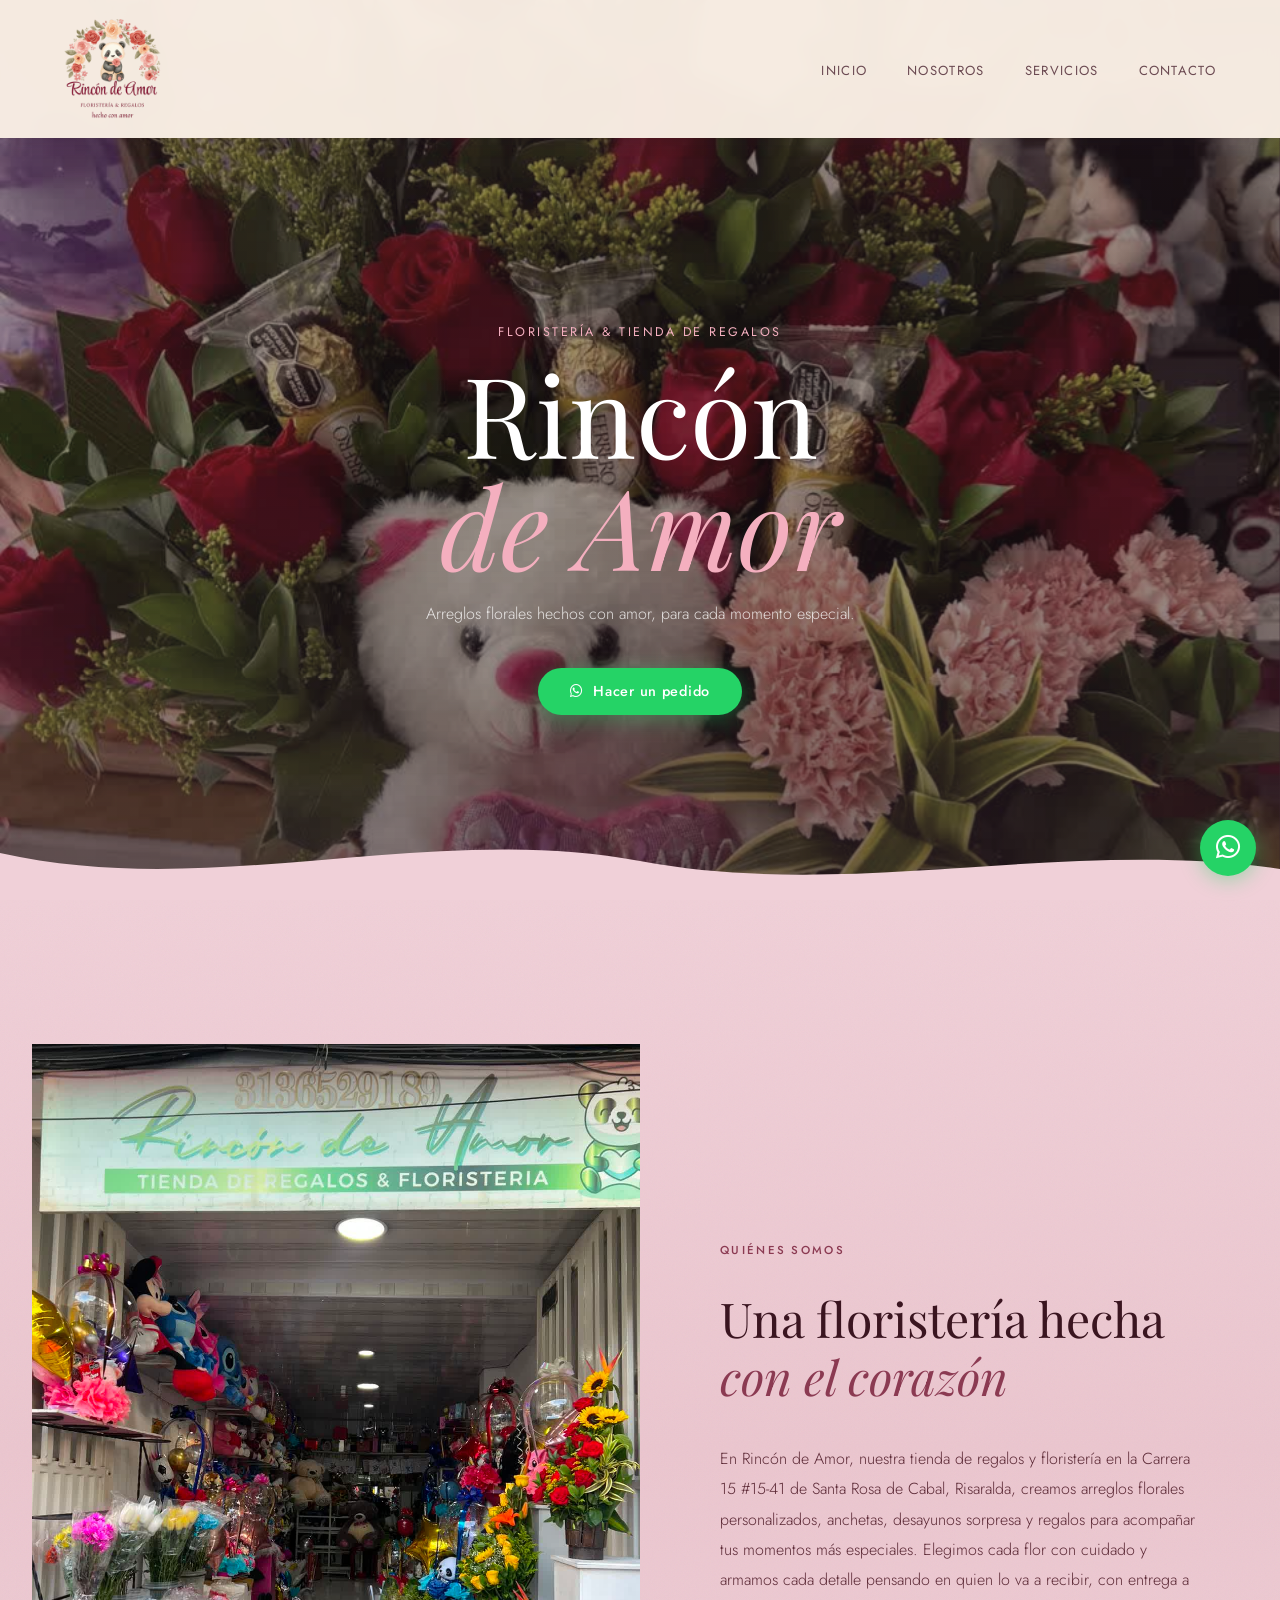
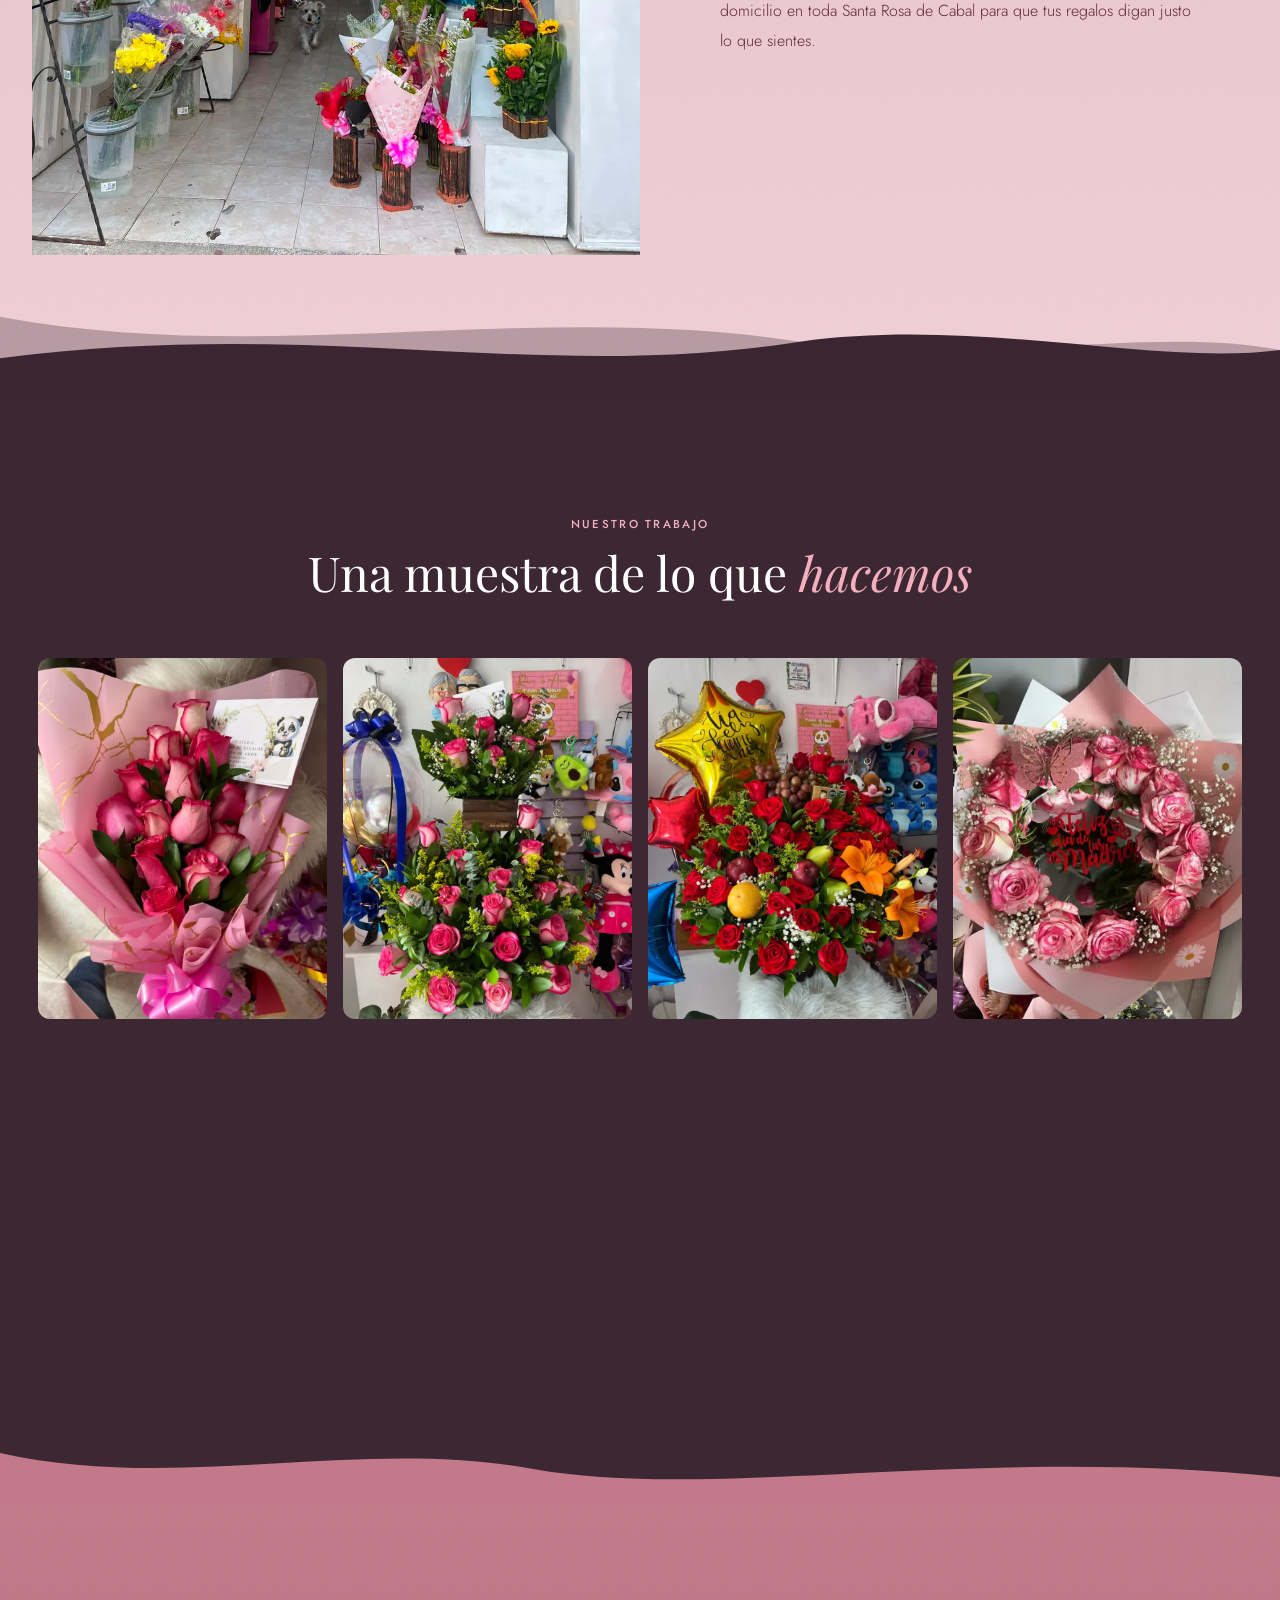
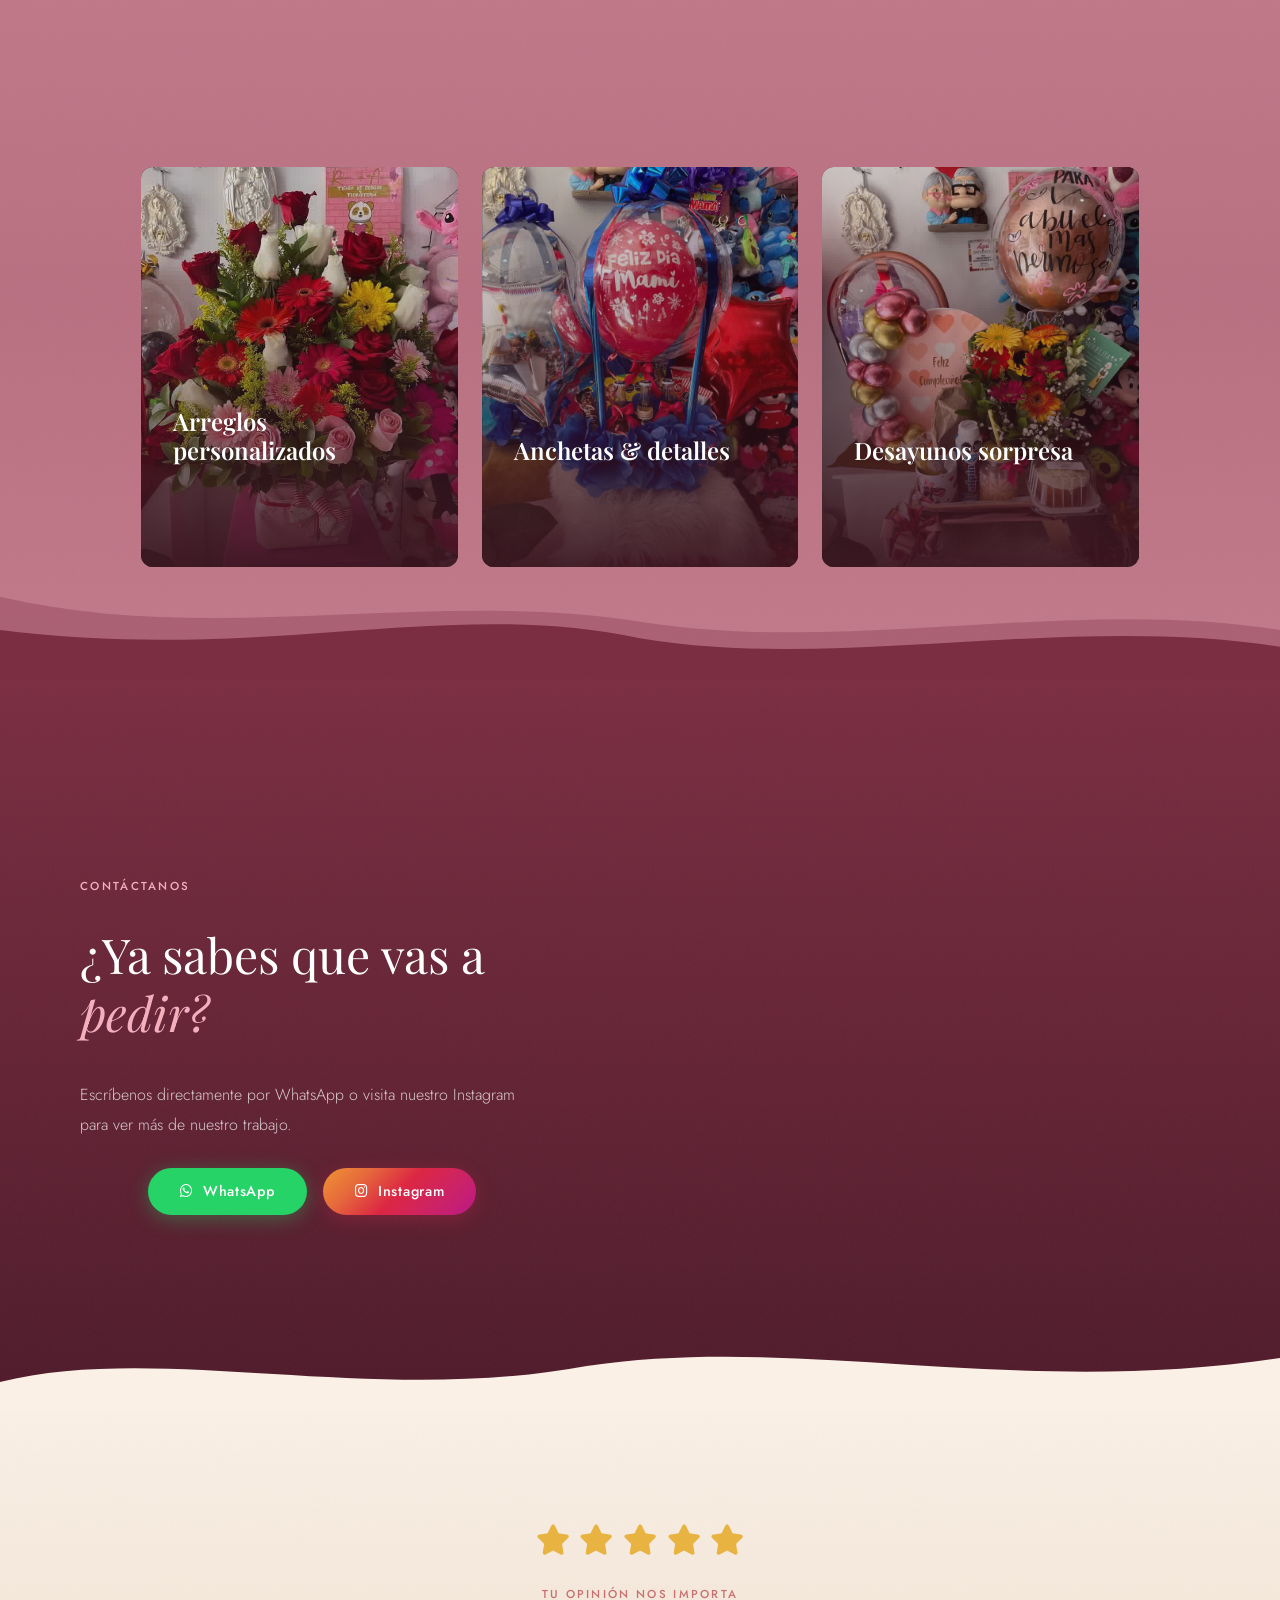
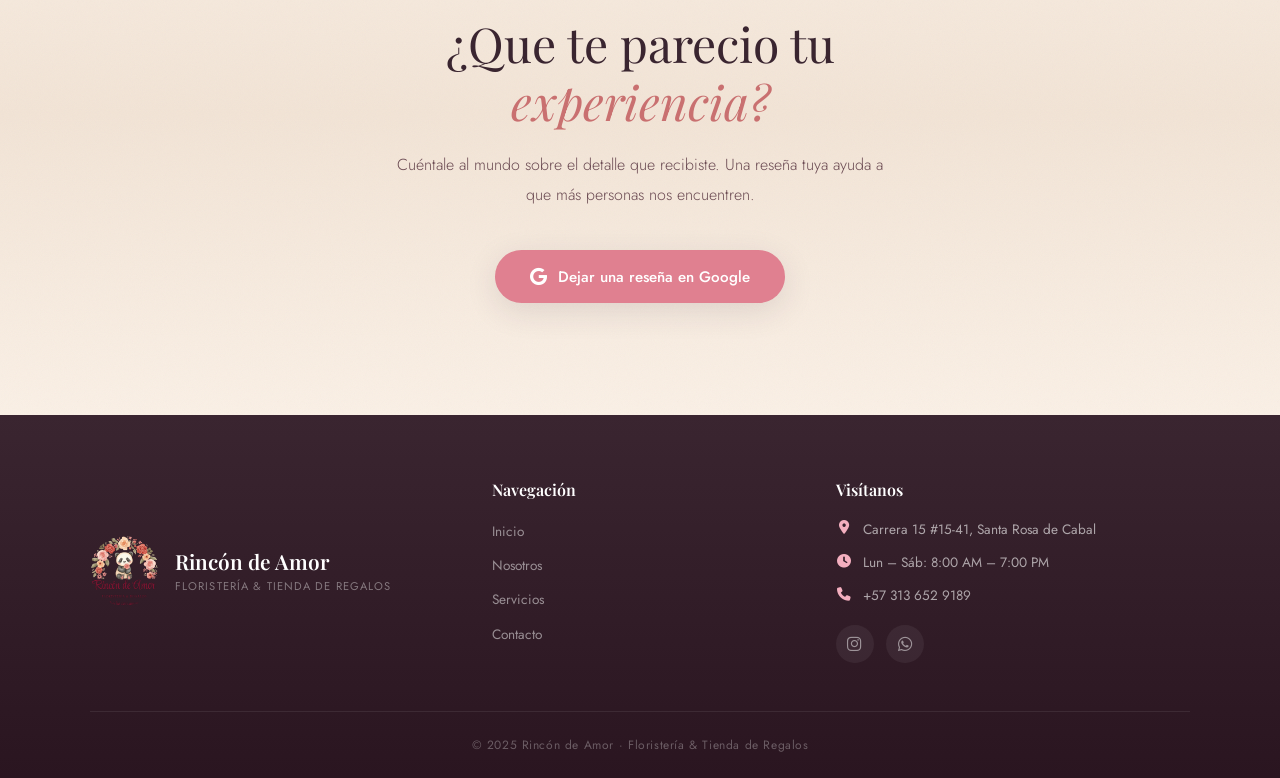
==== commit ba758116: "Se agrego el link al hero en el logo del index y se agrego un preloader" ====
--- a/index.html
+++ b/index.html
@@ -65,10 +65,16 @@
 
 <body>
 
+  <div class="preloader" id="preloader">
+    <img src="images/logo.png" alt="Rincón de Amor" class="preloader-logo" />
+  </div>
+
   <!-- ========== NAVBAR ========== -->
   <nav class="navbar scrolled" id="navbar">
     <div class="nav-brand">
-  <img src="images/logo.png" alt="Logo Rincón de Amor" class="nav-logo" />
+  <a href="#inicio">
+    <img src="images/logo.png" alt="Logo Rincón de Amor" class="nav-logo" />
+  </a>
 </div>
     <button class="nav-toggle" id="navToggle" aria-label="Abrir menú">
       <span></span><span></span><span></span>
--- a/css/styles.css
+++ b/css/styles.css
@@ -36,6 +36,37 @@
   background-color: var(--cream);
   color: var(--text-dark);
   overflow-x: hidden;
+}
+
+/* ============================================
+    PRELOADER
+============================================ */
+.preloader {
+  position: fixed;
+  inset: 0;
+  z-index: 9999;
+  background: var(--dark);
+  display: flex;
+  align-items: center;
+  justify-content: center;
+  transition: opacity 0.5s ease, visibility 0.5s ease;
+}
+
+.preloader.hide {
+  opacity: 0;
+  visibility: hidden;
+}
+
+.preloader-logo {
+  height: 100px;
+  width: auto;
+  border-radius: 50%;
+  animation: preloader-pulse 1.2s ease-in-out infinite;
+}
+
+@keyframes preloader-pulse {
+  0%, 100% { transform: scale(1); opacity: 0.7; }
+  50% { transform: scale(1.08); opacity: 1; }
 }
 
 img {
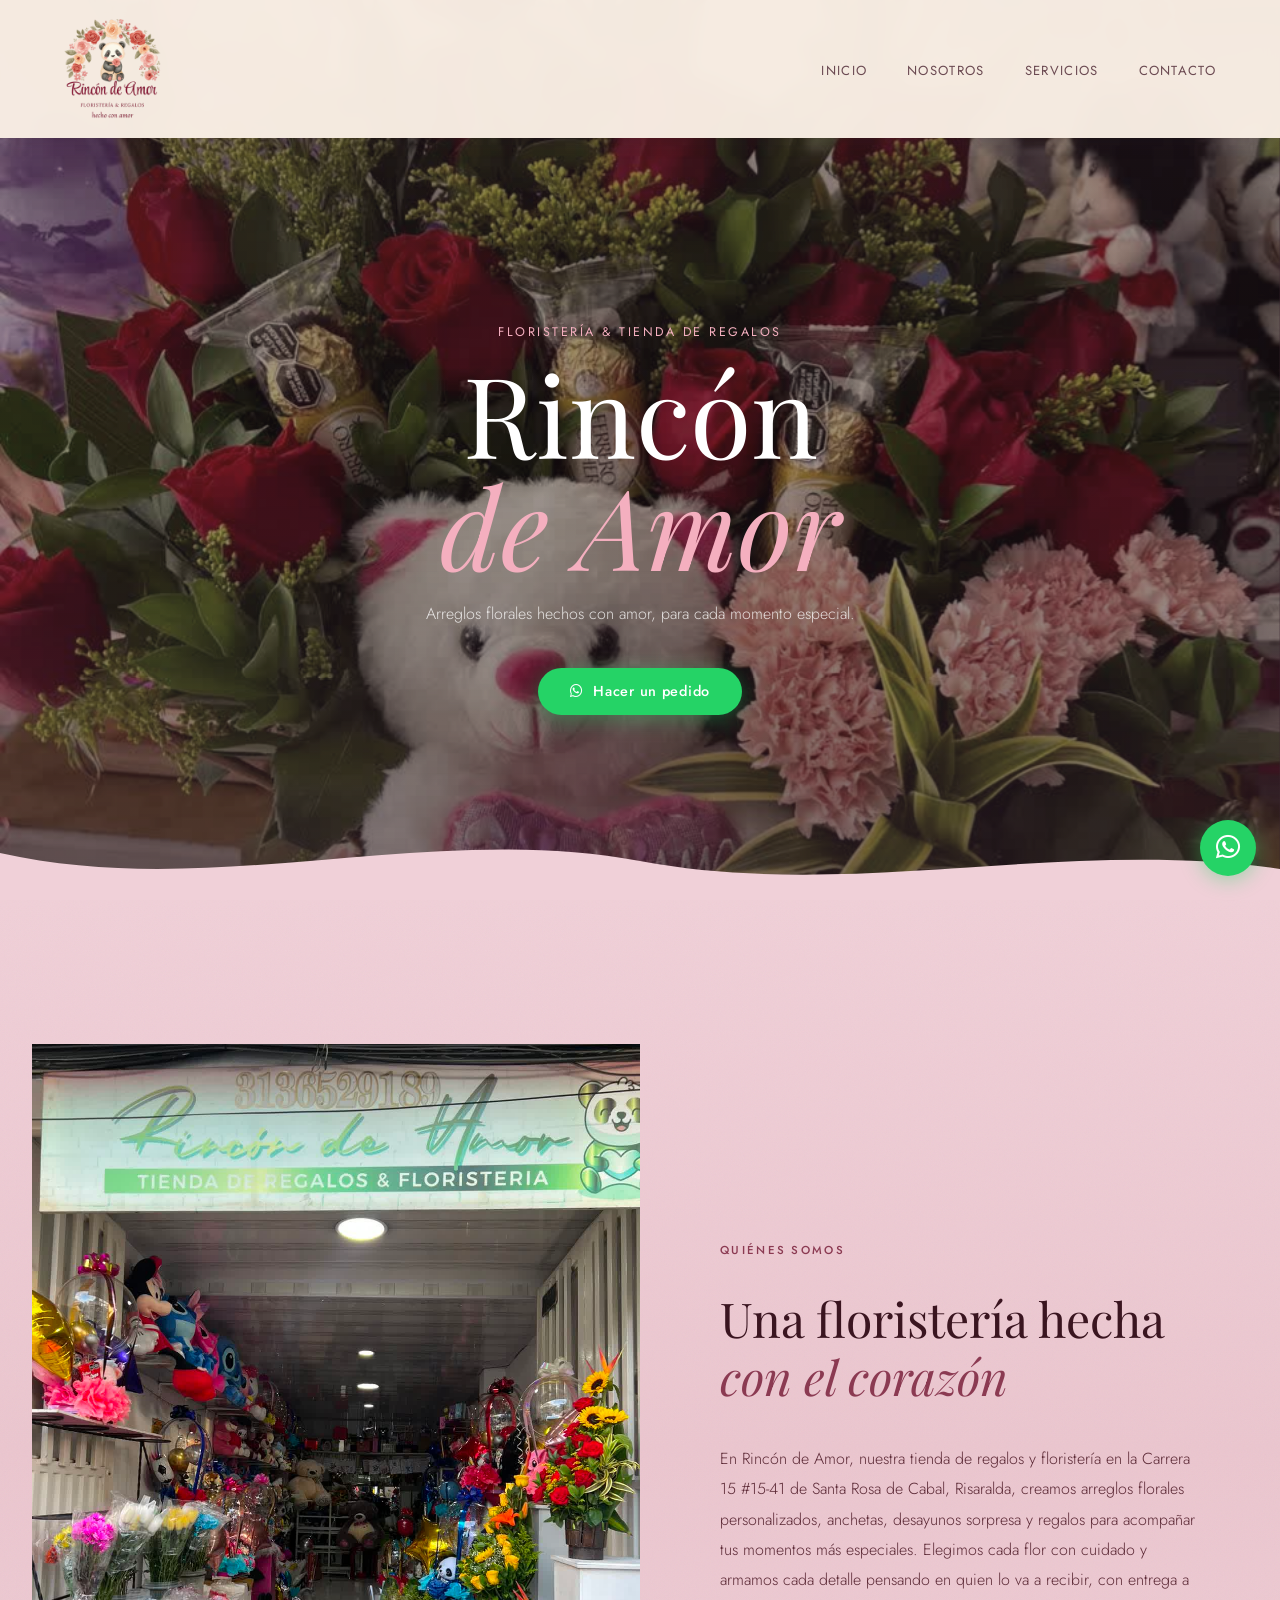
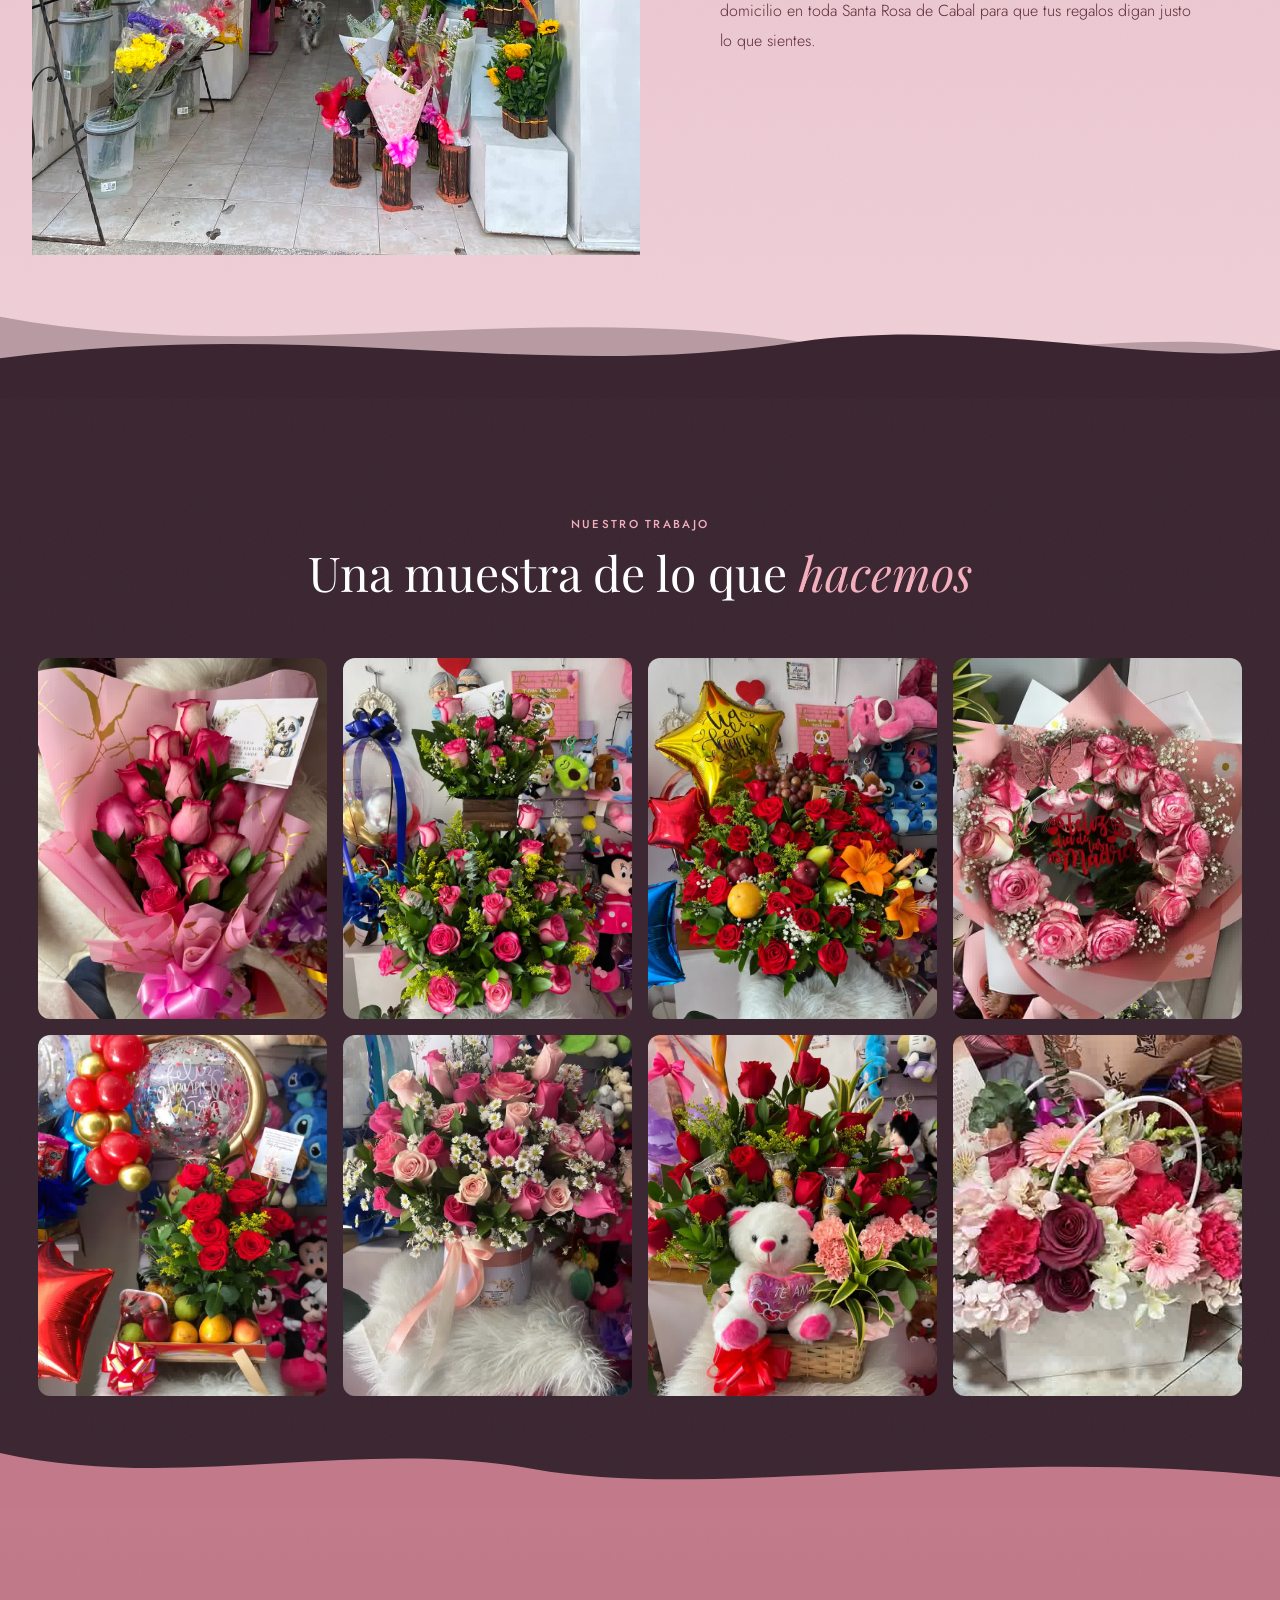
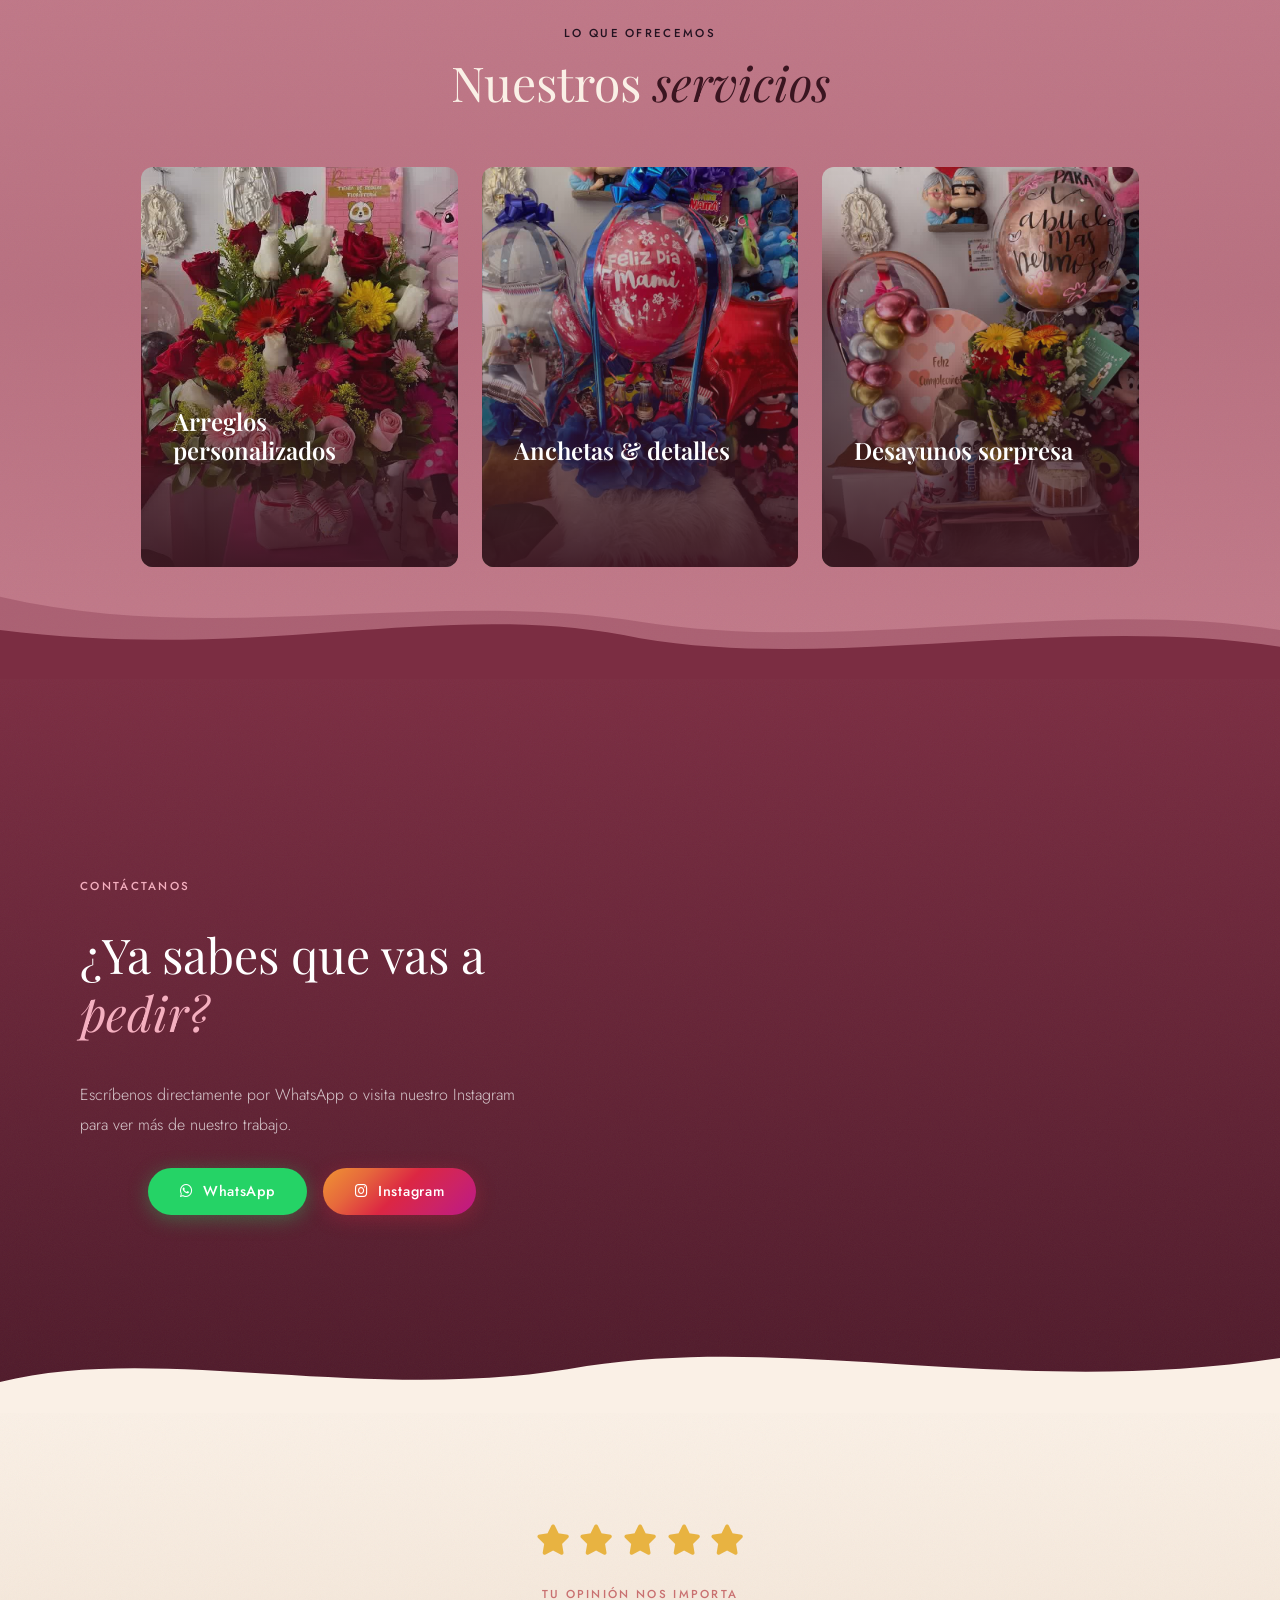
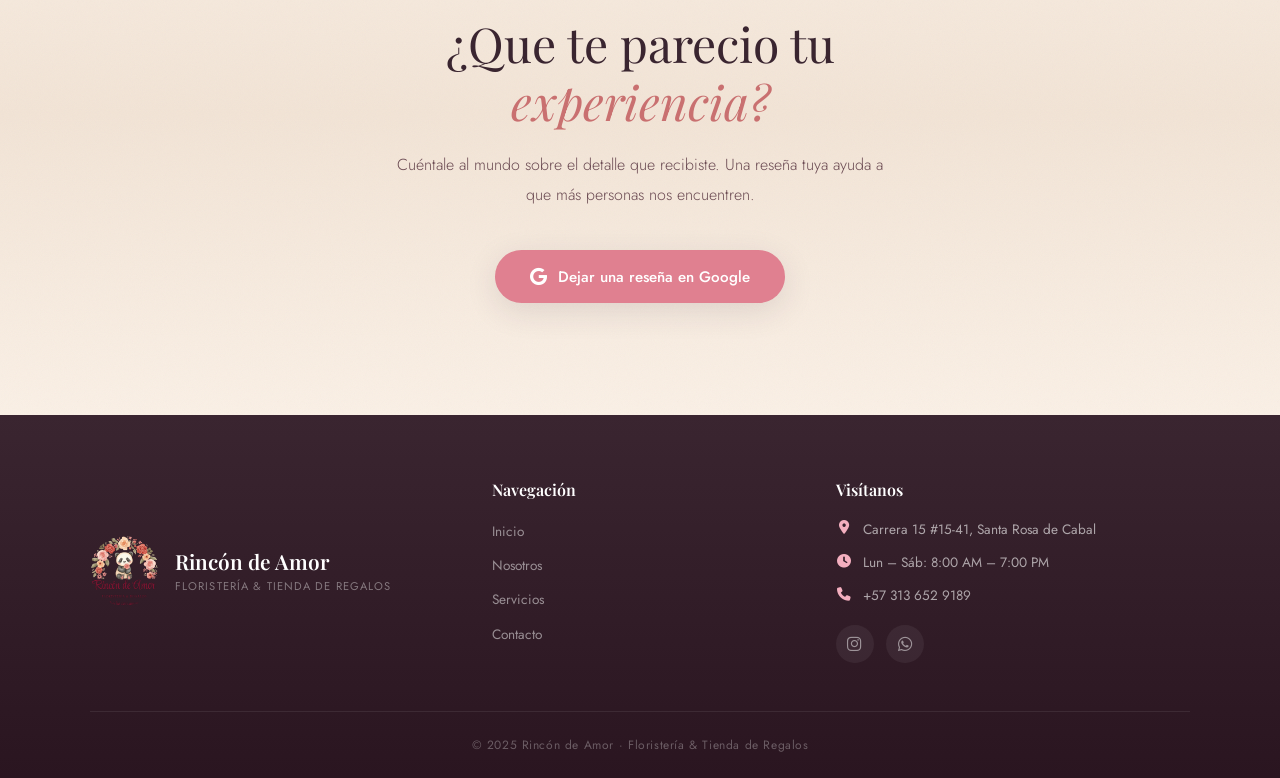
==== commit f99d9e23: "nuevas pequeñas funcionalidades agregadas más página mejorada 404" ====
--- a/index.html
+++ b/index.html
@@ -89,7 +89,7 @@
 
 <!-- ========== HERO ========== -->
 <section class="hero" id="inicio">
-  <img class="hero-image" src="images/hero/hero.jpeg" alt="Rincón de Amor" />
+  <img class="hero-image" src="images/hero/hero.jpeg" alt="Rincón de Amor" decoding="async" />
   <div class="hero-overlay"></div>
     <div class="hero-content">
       <p class="hero-eyebrow">Floristería & Tienda de Regalos</p>
@@ -111,7 +111,7 @@
 <section class="nosotros tex-noise" id="nosotros">
   <div class="nosotros-inner">
     <div class="nosotros-imagen reveal-left">
-      <img src="images/negocio.jpeg" alt="Tienda Rincón de Amor" />
+      <img src="images/negocio.jpeg" alt="Tienda Rincón de Amor" loading="lazy" decoding="async" decoding="async" />
     </div>
     <div class="nosotros-texto reveal-right">
       <span class="section-tag">Quiénes somos</span>
@@ -140,35 +140,35 @@
     </div>
 <div class="galeria-grid">
   <div class="galeria-item reveal-scale reveal-delay-1">
-    <img src="images/galeria/foto1.jpeg" alt="Arreglo floral 1" loading="lazy" />
+    <img src="images/galeria/foto1.jpeg" alt="Arreglo floral 1" loading="lazy" decoding="async" />
     <div class="galeria-item-overlay"></div>
   </div>
   <div class="galeria-item reveal-scale reveal-delay-2">
-    <img src="images/galeria/foto2.jpeg" alt="Arreglo floral 2" loading="lazy" />
+    <img src="images/galeria/foto2.jpeg" alt="Arreglo floral 2" loading="lazy" decoding="async" />
     <div class="galeria-item-overlay"></div>
   </div>
   <div class="galeria-item reveal-scale reveal-delay-3">
-    <img src="images/galeria/foto3.jpeg" alt="Arreglo floral 3" loading="lazy" />
+    <img src="images/galeria/foto3.jpeg" alt="Arreglo floral 3" loading="lazy" decoding="async" />
     <div class="galeria-item-overlay"></div>
   </div>
   <div class="galeria-item reveal-scale reveal-delay-4">
-    <img src="images/galeria/foto4.jpeg" alt="Arreglo floral 4" loading="lazy" />
+    <img src="images/galeria/foto4.jpeg" alt="Arreglo floral 4" loading="lazy" decoding="async" />
     <div class="galeria-item-overlay"></div>
   </div>
   <div class="galeria-item reveal-scale reveal-delay-1">
-    <img src="images/galeria/foto5.jpeg" alt="Arreglo floral 5" loading="lazy" />
+    <img src="images/galeria/foto5.jpeg" alt="Arreglo floral 5" loading="lazy" decoding="async" />
     <div class="galeria-item-overlay"></div>
   </div>
   <div class="galeria-item reveal-scale reveal-delay-2">
-    <img src="images/galeria/foto6.jpeg" alt="Arreglo floral 6" loading="lazy" />
+    <img src="images/galeria/foto6.jpeg" alt="Arreglo floral 6" loading="lazy" decoding="async" />
     <div class="galeria-item-overlay"></div>
   </div>
   <div class="galeria-item reveal-scale reveal-delay-3">
-    <img src="images/galeria/foto7.jpeg" alt="Arreglo floral 7" loading="lazy" />
+    <img src="images/galeria/foto7.jpeg" alt="Arreglo floral 7" loading="lazy" decoding="async" />
     <div class="galeria-item-overlay"></div>
   </div>
   <div class="galeria-item reveal-scale reveal-delay-4">
-    <img src="images/galeria/foto8.jpeg" alt="Arreglo floral 8" loading="lazy" />
+    <img src="images/galeria/foto8.jpeg" alt="Arreglo floral 8" loading="lazy" decoding="async" />
     <div class="galeria-item-overlay"></div>
   </div>
 </div>
@@ -252,7 +252,7 @@
         height="100%" 
         style="border:0;" 
         allowfullscreen="" 
-        loading="lazy" 
+        loading="lazy" decoding="async" 
         referrerpolicy="no-referrer-when-downgrade">
       </iframe>
     </div>
@@ -341,6 +341,10 @@
     <img class="lightbox-img" src="" alt="" />
   </div>
 
+  <button class="back-to-top" id="backToTop" aria-label="Volver arriba">
+    <i class="fa-solid fa-chevron-up"></i>
+  </button>
+
   <a href="https://wa.me/573136529189" target="_blank" rel="noopener" class="wa-float" aria-label="Escríbenos por WhatsApp">
     <i class="fab fa-whatsapp"></i>
   </a>
--- a/css/styles.css
+++ b/css/styles.css
@@ -279,7 +279,23 @@
   letter-spacing: 0.1em;
   text-transform: uppercase;
   color: rgba(255,255,255,0.85);
+  position: relative;
   transition: color var(--transition);
+}
+
+.nav-links a::after {
+  content: '';
+  position: absolute;
+  bottom: -4px;
+  left: 0;
+  width: 0;
+  height: 1.5px;
+  background: var(--terracota);
+  transition: width 0.35s ease;
+}
+
+.nav-links a:hover::after {
+  width: 100%;
 }
 
 .navbar.scrolled .nav-links a {
@@ -336,9 +352,16 @@
   height: 120%;
   object-fit: cover;
   z-index: 0;
-  filter: brightness(0.75) saturate(0.85) sepia(0.2);
-  will-change: transform;
+  filter: brightness(0.75) saturate(0.85) sepia(0.2) blur(20px);
+  opacity: 0;
+  will-change: transform, filter, opacity;
   top: 0;
+  transition: opacity 1s ease, filter 1s ease;
+}
+
+.hero-image.loaded {
+  opacity: 1;
+  filter: brightness(0.75) saturate(0.85) sepia(0.2) blur(0);
 }
 
 .hero-overlay {
@@ -568,9 +591,9 @@
 .galeria-item-overlay {
   position: absolute;
   inset: 0;
-  background: linear-gradient(to top, rgba(58,37,48,0.6) 0%, transparent 60%);
+  background: linear-gradient(to top, rgba(58,37,48,0.7) 0%, transparent 50%);
   opacity: 0;
-  transition: opacity var(--transition);
+  transition: opacity 0.4s ease;
 }
 
 .galeria-item:hover .galeria-item-overlay {
@@ -937,11 +960,27 @@
 .footer-links a {
   font-size: 0.85rem;
   color: rgba(255, 255, 255, 0.5);
+  position: relative;
   transition: color var(--transition);
+}
+
+.footer-links a::after {
+  content: '';
+  position: absolute;
+  bottom: -2px;
+  left: 0;
+  width: 0;
+  height: 1px;
+  background: var(--pink-light);
+  transition: width 0.35s ease;
 }
 
 .footer-links a:hover {
   color: var(--pink-light);
+}
+
+.footer-links a:hover::after {
+  width: 100%;
 }
 
 .footer-info {
@@ -1047,6 +1086,10 @@
     font-size: 1rem;
   }
 
+  .nav-links a::after {
+    display: none;
+  }
+
   .servicios-grid {
     grid-template-columns: 1fr 1fr;
   }
@@ -1208,6 +1251,56 @@
   .nosotros-texto {
     padding: 3rem 2rem;
   }
+}
+
+/* ============================================
+    404 PAGE
+============================================ */
+.error-page {
+  min-height: 70vh;
+  display: flex;
+  align-items: center;
+  justify-content: center;
+  text-align: center;
+  padding: 8rem 5% 4rem;
+  background: linear-gradient(to bottom, var(--dark) 0%, #2A1520 100%);
+}
+
+.error-content {
+  max-width: 500px;
+}
+
+.error-code {
+  font-family: var(--font-serif);
+  font-size: clamp(6rem, 15vw, 10rem);
+  font-weight: 700;
+  color: rgba(255, 255, 255, 0.06);
+  line-height: 1;
+  display: block;
+  margin-bottom: -1rem;
+}
+
+.error-title {
+  font-family: var(--font-serif);
+  font-size: clamp(1.8rem, 4vw, 2.6rem);
+  font-weight: 300;
+  color: var(--white);
+  margin-bottom: 1rem;
+  line-height: 1.2;
+}
+
+.error-title em {
+  font-style: italic;
+  color: var(--pink-light);
+}
+
+.error-text {
+  font-family: var(--font-sans);
+  font-size: 1rem;
+  font-weight: 300;
+  color: rgba(255, 255, 255, 0.6);
+  margin-bottom: 2.5rem;
+  line-height: 1.7;
 }
 
 /* ============================================
@@ -1290,6 +1383,43 @@
 }
 
 /* ============================================
+    BACK TO TOP
+============================================ */
+.back-to-top {
+  position: fixed;
+  bottom: 90px;
+  right: 24px;
+  z-index: 998;
+  display: flex;
+  align-items: center;
+  justify-content: center;
+  width: 42px;
+  height: 42px;
+  background: rgba(58, 37, 48, 0.8);
+  backdrop-filter: blur(6px);
+  border: none;
+  border-radius: 50%;
+  color: rgba(255, 255, 255, 0.7);
+  font-size: 1rem;
+  cursor: pointer;
+  opacity: 0;
+  transform: translateY(10px);
+  pointer-events: none;
+  transition: opacity 0.35s ease, transform 0.35s ease, background var(--transition), color var(--transition);
+}
+
+.back-to-top.show {
+  opacity: 1;
+  transform: translateY(0);
+  pointer-events: auto;
+}
+
+.back-to-top:hover {
+  background: var(--dark);
+  color: var(--white);
+}
+
+/* ============================================
     WHATSAPP FLOTANTE
 ============================================ */
 .wa-float {
